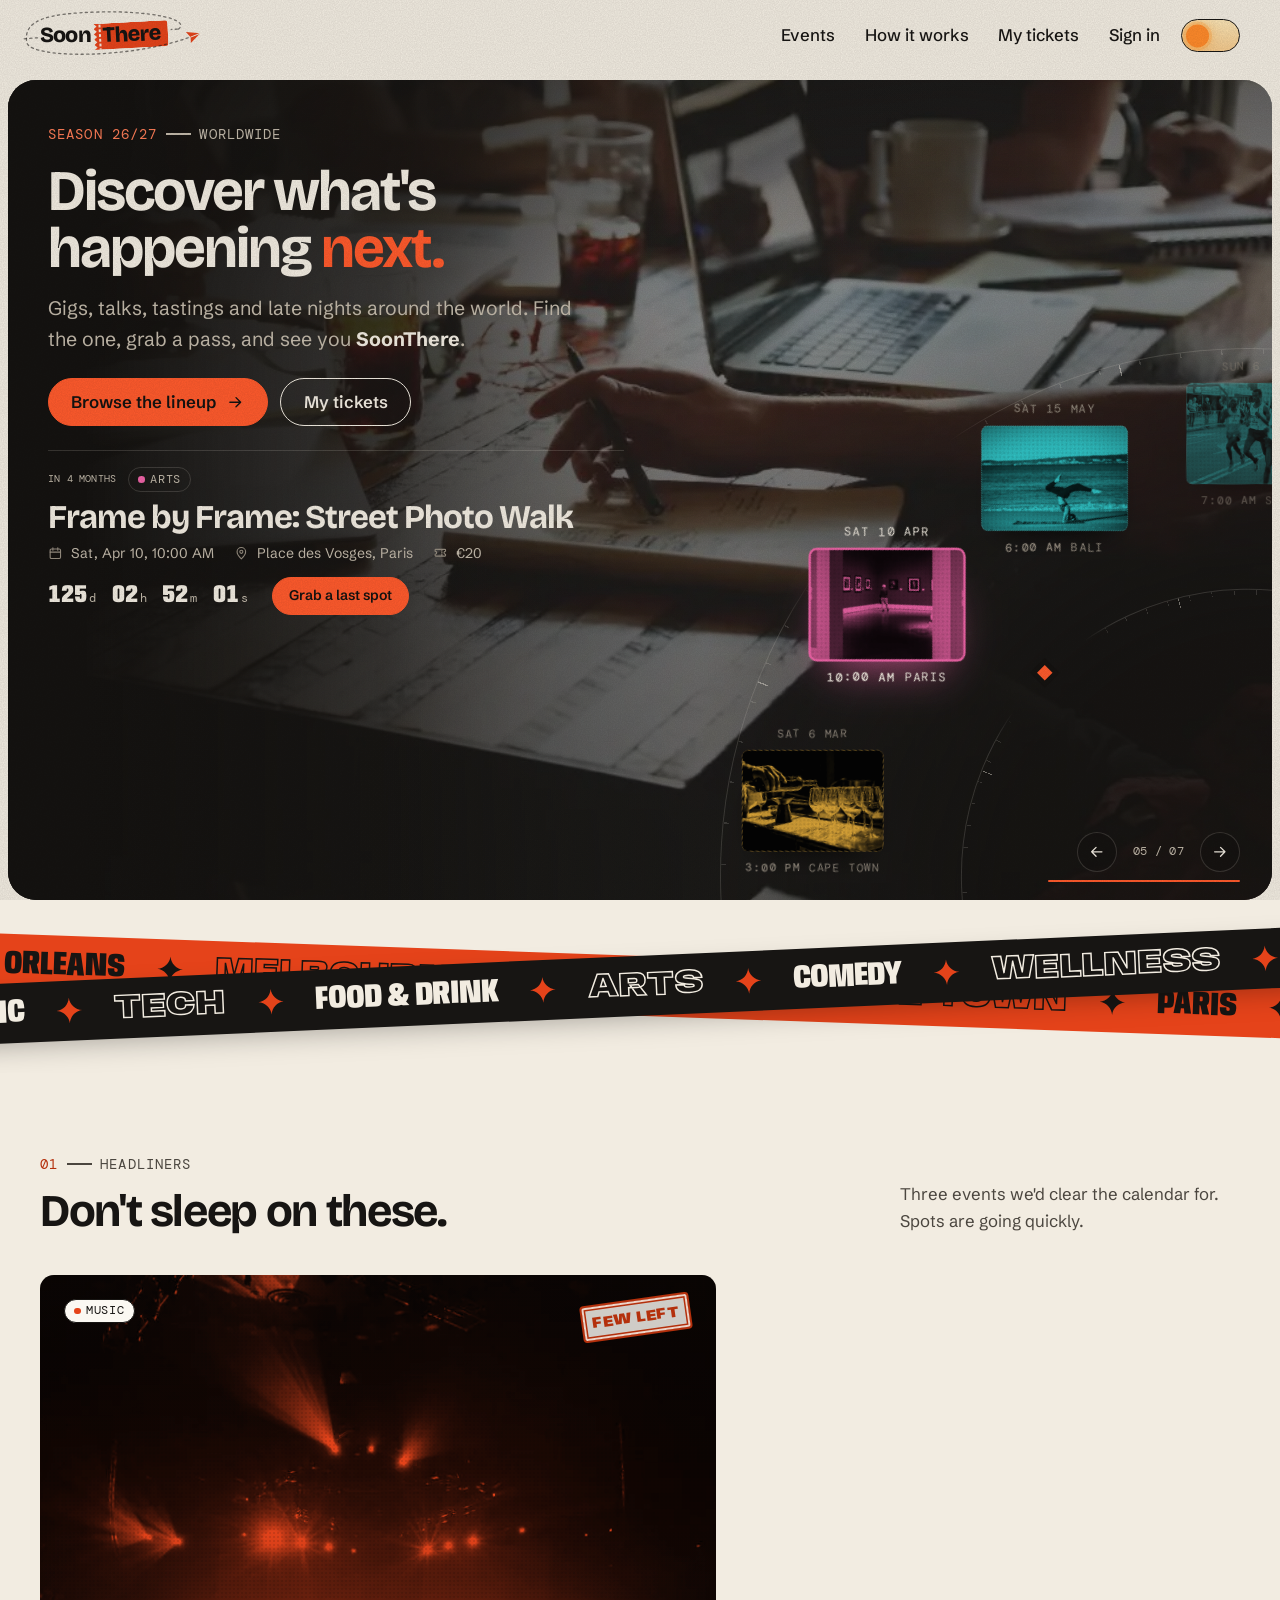
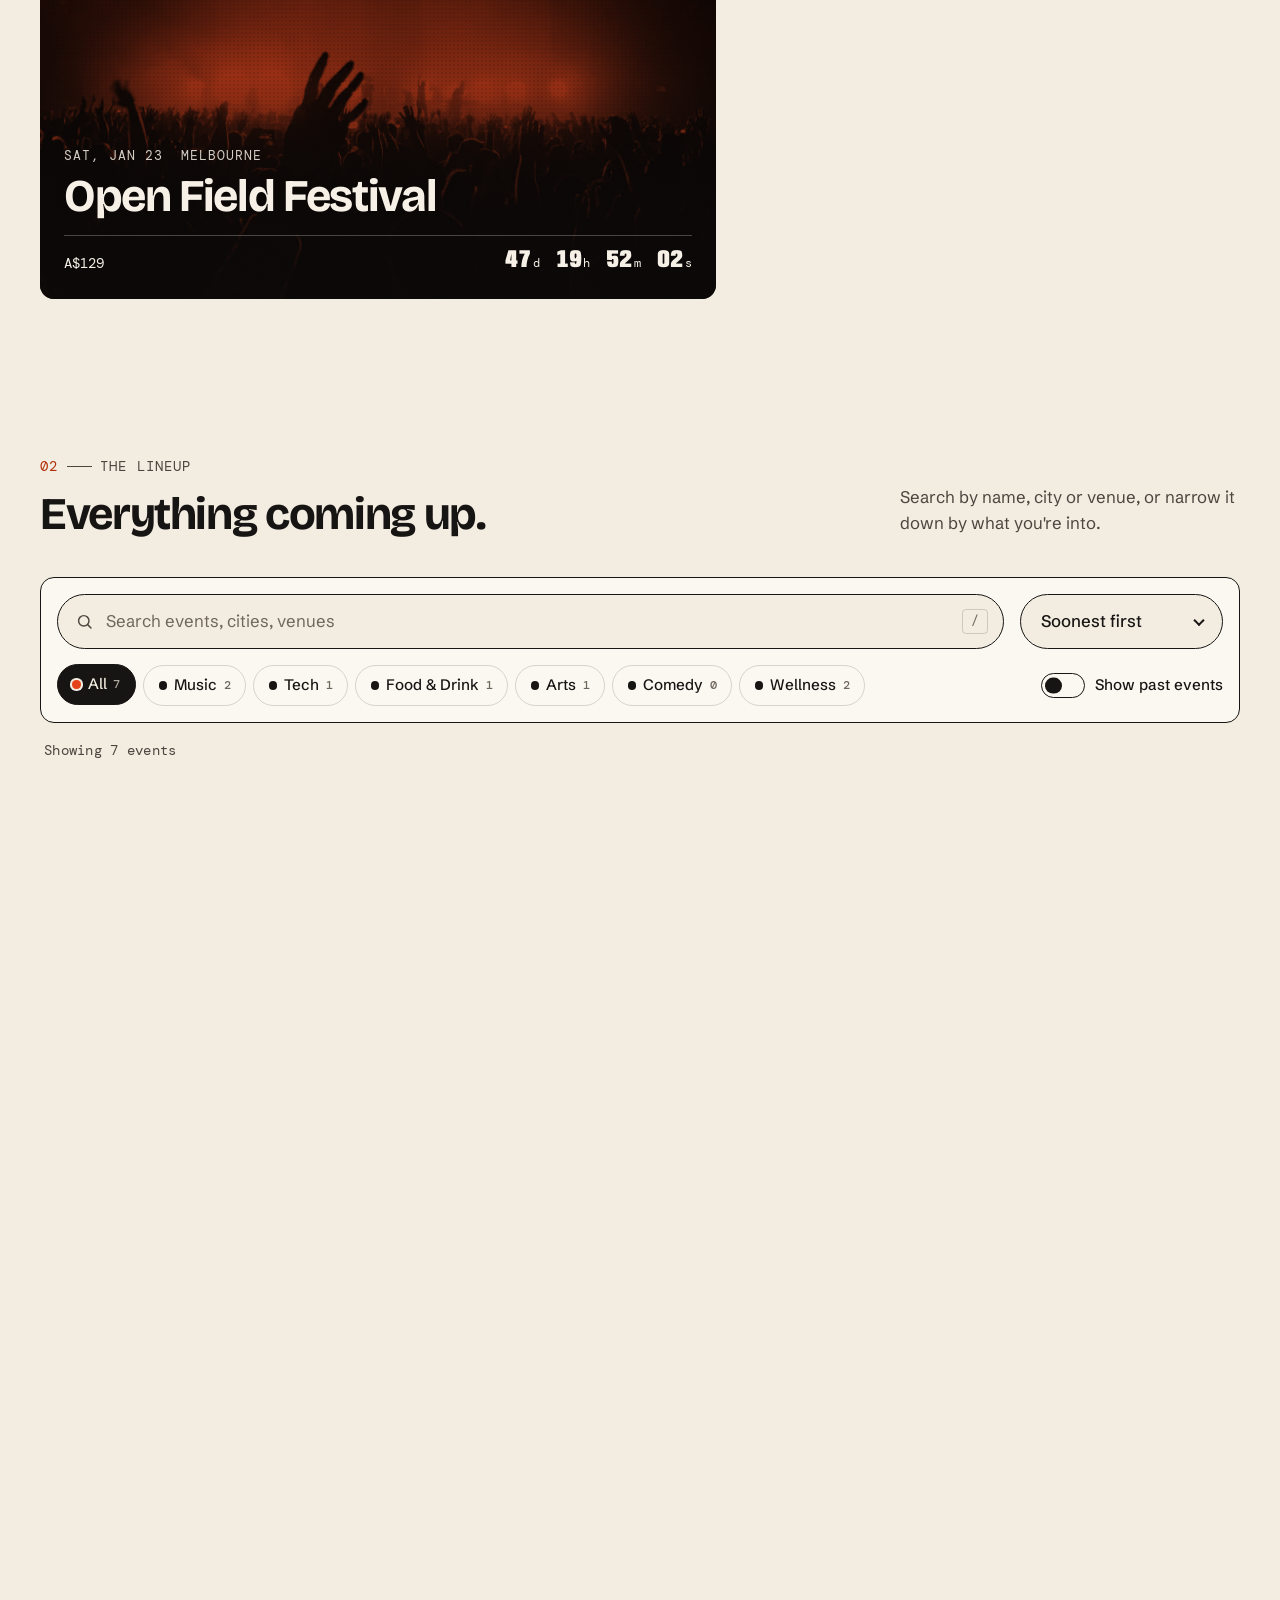
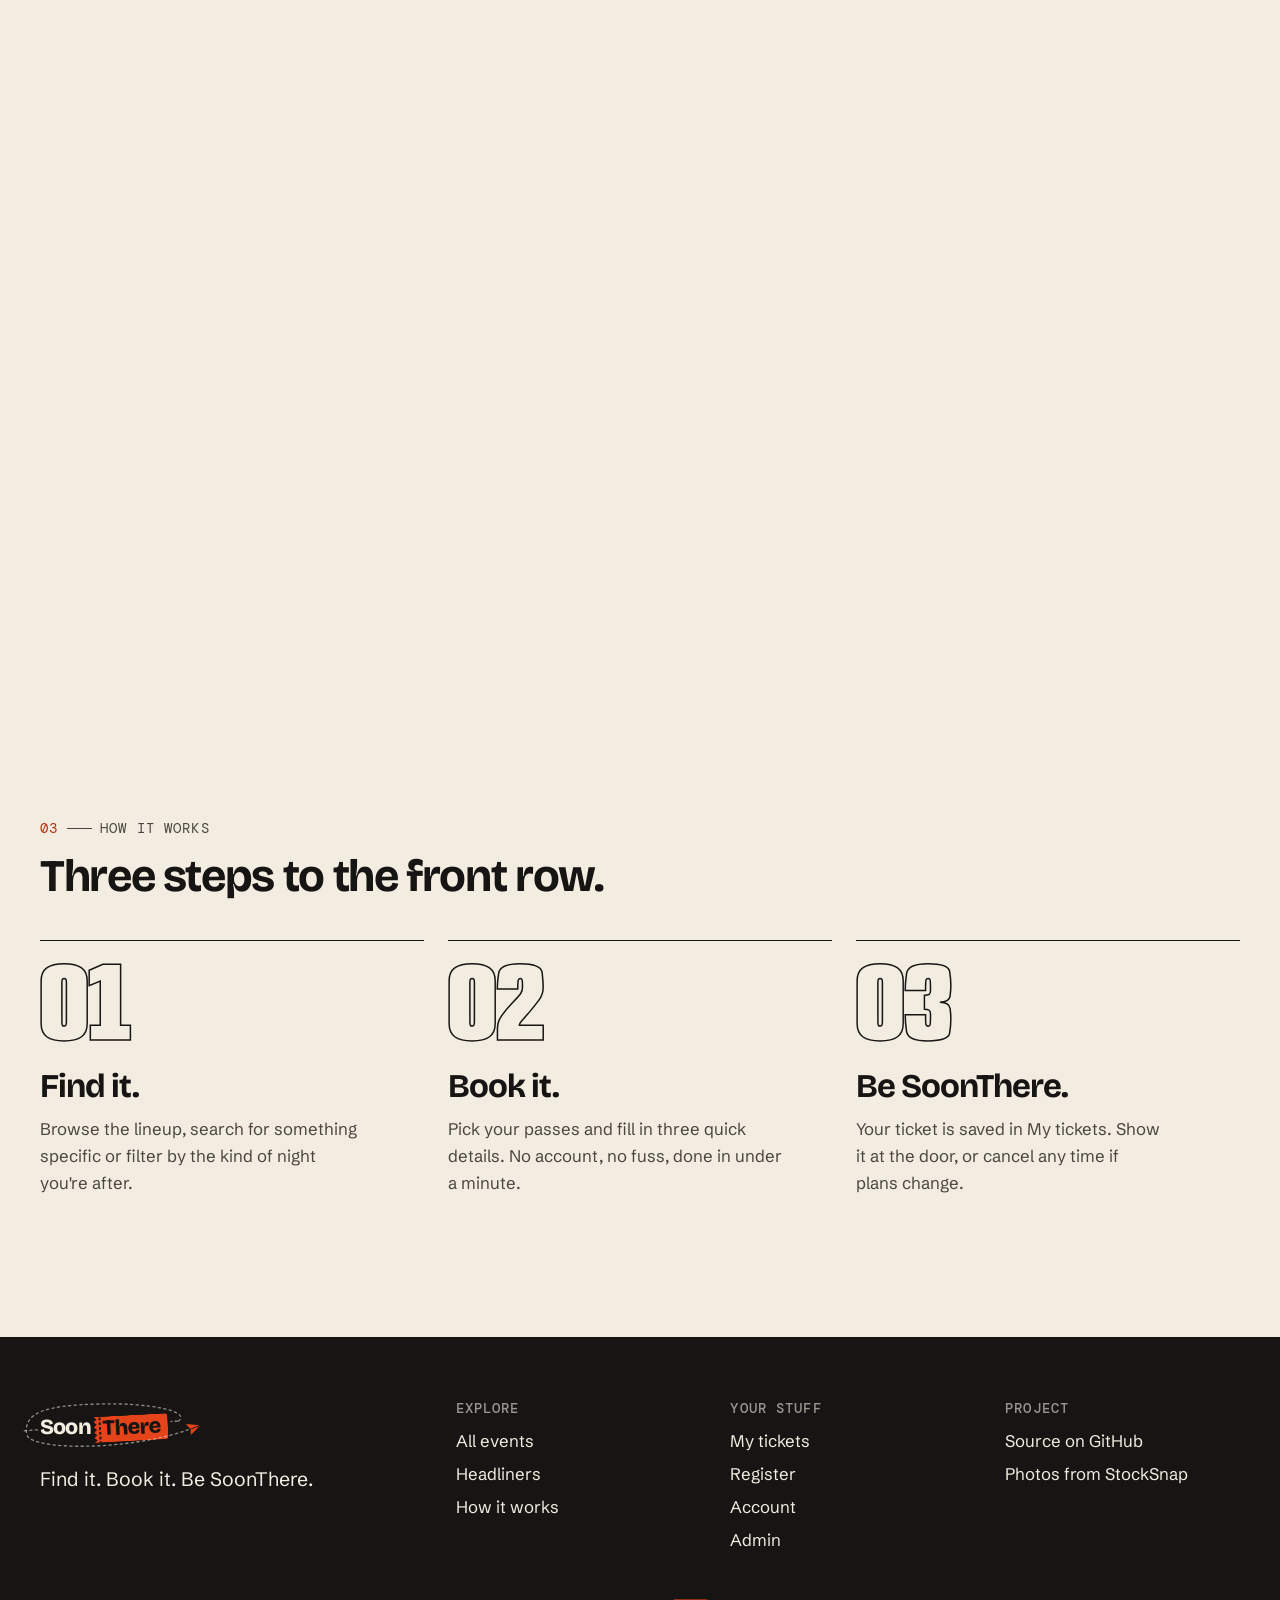
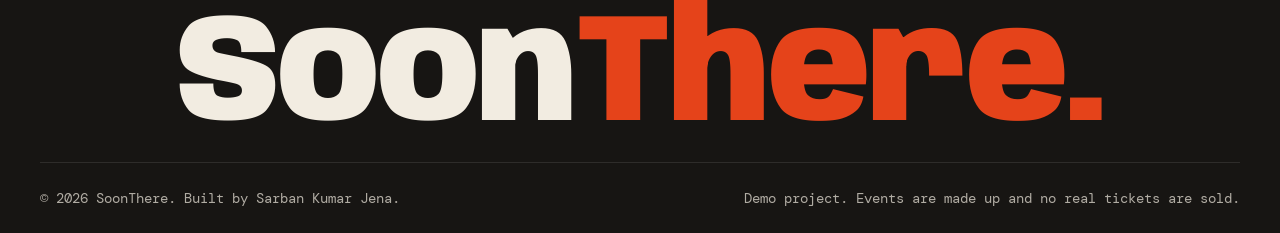
==== index.html @ 33856083 "logo trail now loops round the name and the plane flies it" ====
<!doctype html>
<html lang="en">
<head>
  <meta charset="utf-8">
  <meta name="viewport" content="width=device-width, initial-scale=1">
  <title>SoonThere | Discover what's happening next</title>
  <meta name="description" content="Find gigs, talks, tastings and late nights in cities around the world. Browse the lineup, grab a pass and see you SoonThere.">
  <meta name="theme-color" content="#f2ece1">
  <meta property="og:type" content="website">
  <meta property="og:title" content="SoonThere | Discover what's happening next">
  <meta property="og:description" content="Find it. Book it. Be SoonThere.">
  <meta property="og:url" content="https://soonthere.vercel.app/">
  <meta property="og:image" content="https://soonthere.vercel.app/assets/images/og-cover.jpg">
  <link rel="canonical" href="https://soonthere.vercel.app/">
  <meta name="twitter:card" content="summary_large_image">
  <link rel="icon" href="assets/favicon.svg" type="image/svg+xml">
  <link rel="preconnect" href="https://fonts.googleapis.com">
  <link rel="preconnect" href="https://fonts.gstatic.com" crossorigin>
  <link rel="stylesheet" href="https://fonts.googleapis.com/css2?family=Anybody:wdth,wght@50..150,500..900&family=Bricolage+Grotesque:opsz,wght@12..96,400..800&family=DM+Mono:wght@400;500&family=Schibsted+Grotesk:wght@400..700&display=swap">
  <script>
    (function () {
      var t;
      try { t = JSON.parse(localStorage.getItem("soonthere:theme")); } catch (e) {}
      document.documentElement.dataset.theme = t || (matchMedia("(prefers-color-scheme: dark)").matches ? "dark" : "light");
    })();
  </script>
  <link rel="stylesheet" href="css/base.css">
  <link rel="stylesheet" href="css/layout.css">
  <link rel="stylesheet" href="css/components.css">
  <link rel="stylesheet" href="css/pages.css">
  <script type="module" src="js/pages/home.js"></script>
</head>
<body class="page-home">
  <a class="skip-link" href="#main">Skip to content</a>

  <header class="site-header">
    <div class="container">
      <a class="logo" href="index.html" aria-label="SoonThere home"><span class="logo__word" aria-hidden="true">Soon<span class="logo__ticket">There</span></span><svg class="logo__trail" aria-hidden="true"></svg><svg class="logo__plane" viewBox="0 0 20 20" aria-hidden="true"><path class="logo__wing" d="M1 7.5 19 1 13 18 9.5 11Z"/><path class="logo__fold" d="M9.5 11 19 1"/></svg></a>
      <nav class="nav" aria-label="Main">
        <div class="nav-links" id="nav-links">
          <a href="index.html#lineup">Events</a>
          <a href="index.html#how">How it works</a>
          <a href="tickets.html">My tickets <span class="ticket-count"></span></a>
          <a href="admin.html" data-admin-link hidden>Admin</a>
          <a href="account.html" class="nav-account" data-account-link>Sign in</a>
        </div>
        <button class="theme-toggle" type="button" aria-label="Switch to dark mode" aria-pressed="false">
          <span class="theme-toggle__track" aria-hidden="true"><span class="theme-toggle__knob"></span></span>
        </button>
        <button class="icon-btn menu-toggle" type="button" aria-label="Open menu" aria-expanded="false" aria-controls="nav-links">
          <svg viewBox="0 0 24 24" fill="none" stroke="currentColor" stroke-width="1.8" stroke-linecap="round" aria-hidden="true">
            <path class="bar bar-1" d="M4 8h16"/><path class="bar bar-2" d="M4 16h16"/>
          </svg>
        </button>
      </nav>
    </div>
  </header>

  <main id="main">
    <section class="hero" aria-labelledby="hero-title">
      <div class="stage" id="stage">
        <div class="stage__backdrop" id="stage-backdrop" aria-hidden="true">
          <img alt="" class="is-on">
          <img alt="">
        </div>

        <div class="container stage__top">
          <div class="hero__copy">
            <p class="eyebrow"><span>Season 26/27</span><span>Worldwide</span></p>
            <h1 class="hero__title" id="hero-title">
              <span class="visually-hidden">Discover what's happening next.</span>
              <span class="hero__line" aria-hidden="true"><span>Discover what's</span></span>
              <span class="hero__line" aria-hidden="true"><span>happening <em>next.</em></span></span>
            </h1>
            <p class="hero__lede">Gigs, talks, tastings and late nights around the world. Find the one, grab a pass, and see you <strong>SoonThere</strong>.</p>
            <div class="hero__actions">
              <a class="btn btn-accent" href="#lineup" data-magnetic>Browse the lineup <svg class="arrow" viewBox="0 0 24 24" fill="none" stroke="currentColor" stroke-width="1.8" stroke-linecap="round" stroke-linejoin="round" aria-hidden="true"><path d="M5 12h14M13 6l6 6-6 6"/></svg></a>
              <a class="btn btn-ghost" href="tickets.html">My tickets</a>
            </div>
          </div>

          <div class="spotlight" id="spotlight"></div>
        </div>

        <div class="dial" id="dial" role="group" aria-roledescription="carousel" aria-label="Upcoming events, in date order">
          <div class="dial__rings" aria-hidden="true">
            <div class="dial__ring dial__ring--outer"></div>
            <div class="dial__ring dial__ring--inner"></div>
          </div>
          <span class="dial__needle" aria-hidden="true"></span>
          <ol class="dial__track" id="dial-track"></ol>
          <div class="dial__controls">
            <button class="dial__btn" type="button" data-step="-1" aria-label="Previous event"><svg viewBox="0 0 24 24" fill="none" stroke="currentColor" stroke-width="1.8" stroke-linecap="round" stroke-linejoin="round" aria-hidden="true"><path d="M19 12H5M11 6l-6 6 6 6"/></svg></button>
            <p class="dial__count mono" id="dial-count"></p>
            <button class="dial__btn" type="button" data-step="1" aria-label="Next event"><svg viewBox="0 0 24 24" fill="none" stroke="currentColor" stroke-width="1.8" stroke-linecap="round" stroke-linejoin="round" aria-hidden="true"><path d="M5 12h14M13 6l6 6-6 6"/></svg></button>
          </div>
          <span class="dial__progress" id="dial-progress" aria-hidden="true"></span>
        </div>
      </div>
    </section>

    <div class="tapes" aria-hidden="true">
      <div class="marquee tape tape--accent" data-direction="reverse"></div>
      <div class="marquee tape tape--ink"></div>
    </div>

    <section class="section" id="featured" aria-labelledby="featured-title">
      <div class="container">
        <div class="section-head" data-reveal>
          <div>
            <p class="eyebrow"><span>01</span><span>Headliners</span></p>
            <h2 id="featured-title">Don't sleep on these.</h2>
          </div>
          <p>Three events we'd clear the calendar for. Spots are going quickly.</p>
        </div>
        <div class="featured-grid" id="featured-list"></div>
      </div>
    </section>

    <section class="section lineup" id="lineup" aria-labelledby="lineup-title">
      <div class="container">
        <div class="section-head" data-reveal>
          <div>
            <p class="eyebrow"><span>02</span><span>The lineup</span></p>
            <h2 id="lineup-title">Everything coming up.</h2>
          </div>
          <p>Search by name, city or venue, or narrow it down by what you're into.</p>
        </div>

        <form class="filters" id="filters" role="search" data-reveal>
          <div class="filters__row">
            <div class="search-field">
              <label class="visually-hidden" for="search">Search events</label>
              <svg viewBox="0 0 24 24" fill="none" stroke="currentColor" stroke-width="1.8" stroke-linecap="round" aria-hidden="true"><circle cx="11" cy="11" r="6.5"/><path d="m20 20-4.2-4.2"/></svg>
              <input type="search" id="search" name="q" placeholder="Search events, cities, venues" autocomplete="off" enterkeyhint="search">
              <kbd aria-hidden="true">/</kbd>
            </div>
            <div class="select-field">
              <label class="visually-hidden" for="sort">Sort by</label>
              <select id="sort" name="sort">
                <option value="soonest">Soonest first</option>
                <option value="popular">Most popular</option>
                <option value="price-asc">Price: low to high</option>
                <option value="price-desc">Price: high to low</option>
              </select>
            </div>
          </div>
          <div class="filters__row">
            <fieldset class="chip-group" id="category-filter">
              <legend class="visually-hidden">Category</legend>
            </fieldset>
            <label class="switch">
              <input type="checkbox" id="show-past" name="past">
              <span class="switch__track" aria-hidden="true"></span>
              Show past events
            </label>
          </div>
        </form>

        <p class="results-meta mono" id="results-meta" aria-live="polite"></p>
        <div class="card-grid" id="event-grid"></div>
      </div>
    </section>

    <section class="section how" id="how" aria-labelledby="how-title">
      <div class="container">
        <div class="section-head" data-reveal>
          <div>
            <p class="eyebrow"><span>03</span><span>How it works</span></p>
            <h2 id="how-title">Three steps to the front row.</h2>
          </div>
        </div>
        <ol class="steps" role="list">
          <li class="step" data-reveal>
            <span class="step__num" aria-hidden="true">01</span>
            <h3>Find it.</h3>
            <p>Browse the lineup, search for something specific or filter by the kind of night you're after.</p>
          </li>
          <li class="step" data-reveal style="--delay: 0.1s">
            <span class="step__num" aria-hidden="true">02</span>
            <h3>Book it.</h3>
            <p>Pick your passes and fill in three quick details. No account, no fuss, done in under a minute.</p>
          </li>
          <li class="step" data-reveal style="--delay: 0.2s">
            <span class="step__num" aria-hidden="true">03</span>
            <h3>Be SoonThere.</h3>
            <p>Your ticket is saved in My tickets. Show it at the door, or cancel any time if plans change.</p>
          </li>
        </ol>
      </div>
    </section>
  </main>

  <footer class="site-footer" data-stretch-area>
    <div class="container">
      <div class="footer-grid">
        <div>
          <a class="logo" href="index.html" aria-label="SoonThere home"><span class="logo__word" aria-hidden="true">Soon<span class="logo__ticket">There</span></span><svg class="logo__trail" aria-hidden="true"></svg><svg class="logo__plane" viewBox="0 0 20 20" aria-hidden="true"><path class="logo__wing" d="M1 7.5 19 1 13 18 9.5 11Z"/><path class="logo__fold" d="M9.5 11 19 1"/></svg></a>
          <p class="footer-tagline">Find it. Book it. Be SoonThere.</p>
        </div>
        <div>
          <h3>Explore</h3>
          <ul role="list">
            <li><a href="index.html#lineup">All events</a></li>
            <li><a href="index.html#featured">Headliners</a></li>
            <li><a href="index.html#how">How it works</a></li>
          </ul>
        </div>
        <div>
          <h3>Your stuff</h3>
          <ul role="list">
            <li><a href="tickets.html">My tickets</a></li>
            <li><a href="register.html">Register</a></li>
            <li><a href="account.html">Account</a></li>
            <li><a href="admin.html">Admin</a></li>
          </ul>
        </div>
        <div>
          <h3>Project</h3>
          <ul role="list">
            <li><a href="https://github.com/sarbankumarjena/soonthere">Source on GitHub</a></li>
            <li><a href="https://stocksnap.io">Photos from StockSnap</a></li>
          </ul>
        </div>
      </div>
      <p class="footer-big" data-stretch data-accent-from="4" data-min="55" data-max="150">SoonThere.</p>
      <div class="footer-bottom">
        <span>© <span data-year>2026</span> SoonThere. Built by Sarban Kumar Jena.</span>
        <span>Demo project. Events are made up and no real tickets are sold.</span>
      </div>
    </div>
  </footer>
</body>
</html>
---- css/base.css ----
:root {
  --paper: #f2ece1;
  --paper-2: #e8e0d0;
  --card: #fbf8f2;
  --ink: #171513;
  --ink-2: #4b463f;
  --ink-3: #6e675d;
  --line: rgb(23 21 19 / 0.16);
  --line-strong: #171513;
  --accent: #e5431a;
  --accent-text: #b4300c;
  --on-accent: #171513;
  --success: #1f7a4d;
  --danger: #b42318;
  --grain-opacity: 0.09;
  --grain-blend: multiply;

  --cat-music: #e5431a;
  --cat-tech: #2f49d1;
  --cat-food: #e3a019;
  --cat-arts: #d23f86;
  --cat-comedy: #1f8a5b;
  --cat-wellness: #0e8a8c;

  --font-display: "Bricolage Grotesque", system-ui, sans-serif;
  --font-poster: "Anybody", "Arial Narrow", sans-serif;
  --font-body: "Schibsted Grotesk", system-ui, sans-serif;
  --font-mono: "DM Mono", ui-monospace, monospace;

  --step--1: clamp(0.82rem, 0.8rem + 0.1vw, 0.875rem);
  --step-0: clamp(0.98rem, 0.95rem + 0.15vw, 1.05rem);
  --step-1: clamp(1.08rem, 1.02rem + 0.25vw, 1.22rem);
  --step-2: clamp(1.25rem, 1.15rem + 0.45vw, 1.55rem);
  --step-3: clamp(1.55rem, 1.35rem + 0.9vw, 2.1rem);
  --step-4: clamp(1.9rem, 1.55rem + 1.6vw, 2.9rem);
  --step-5: clamp(2.3rem, 1.75rem + 2.6vw, 3.9rem);

  --space-2xs: 0.25rem;
  --space-xs: 0.5rem;
  --space-s: 0.75rem;
  --space-m: 1rem;
  --space-l: 1.5rem;
  --space-xl: 2.5rem;
  --space-2xl: 4rem;
  --space-3xl: clamp(4.5rem, 3rem + 6vw, 8rem);

  --radius: 6px;
  --radius-l: 14px;
  --border: 1.5px solid var(--line-strong);
  --shadow-hard: 5px 5px 0 var(--ink);
  --ease-out: cubic-bezier(0.22, 1, 0.36, 1);
  --ease-spring: cubic-bezier(0.34, 1.56, 0.64, 1);
  --container: 1240px;
  --gutter: clamp(1rem, 0.5rem + 2.5vw, 2.5rem);
  --header-h: 72px;

  color-scheme: light;
}

:root[data-theme="dark"] {
  --paper: #13110f;
  --paper-2: #0c0b0a;
  --card: #1c1916;
  --ink: #f1eadd;
  --ink-2: #c3baab;
  --ink-3: #978e81;
  --line: rgb(241 234 221 / 0.14);
  --line-strong: #f1eadd;
  --accent: #ff5a2c;
  --accent-text: #ff7d57;
  --on-accent: #13110f;
  --success: #4cc38a;
  --danger: #ff6b5e;
  --grain-opacity: 0.06;
  --grain-blend: screen;

  --cat-music: #ff5a2c;
  --cat-tech: #6d84ff;
  --cat-food: #f2b53a;
  --cat-arts: #f064a8;
  --cat-comedy: #3fbf83;
  --cat-wellness: #2fc2c4;

  color-scheme: dark;
}

*,
*::before,
*::after {
  box-sizing: border-box;
}

* {
  margin: 0;
}

html {
  -webkit-text-size-adjust: 100%;
  text-size-adjust: 100%;
  scroll-padding-top: calc(var(--header-h) + 1rem);
}

@media (prefers-reduced-motion: no-preference) {
  html {
    scroll-behavior: smooth;
  }
}

body {
  min-height: 100vh;
  min-height: 100dvh;
  display: flex;
  flex-direction: column;
  background: var(--paper);
  color: var(--ink);
  font-family: var(--font-body);
  font-size: var(--step-0);
  line-height: 1.6;
  -webkit-font-smoothing: antialiased;
  overflow-x: clip;
  transition: background-color 0.4s ease, color 0.4s ease;
}

/* paper grain over everything */
body::after {
  content: "";
  position: fixed;
  inset: 0;
  z-index: 1000;
  pointer-events: none;
  opacity: var(--grain-opacity);
  mix-blend-mode: var(--grain-blend);
  background-image: url("data:image/svg+xml,%3Csvg xmlns='http://www.w3.org/2000/svg' width='220' height='220'%3E%3Cfilter id='n'%3E%3CfeTurbulence type='fractalNoise' baseFrequency='0.85' numOctaves='3' stitchTiles='stitch'/%3E%3CfeColorMatrix values='0 0 0 0 0 0 0 0 0 0 0 0 0 0 0 0 0 0 1.4 0'/%3E%3C/filter%3E%3Crect width='100%25' height='100%25' filter='url(%23n)'/%3E%3C/svg%3E");
}

main {
  flex: 1;
}

img,
svg,
video {
  display: block;
  max-width: 100%;
}

img {
  height: auto;
}

input,
button,
textarea,
select {
  font: inherit;
  color: inherit;
}

button {
  cursor: pointer;
}

a {
  color: inherit;
  text-decoration-thickness: 1px;
  text-underline-offset: 0.2em;
}

h1,
h2,
h3,
h4 {
  font-family: var(--font-display);
  font-weight: 700;
  line-height: 1.02;
  letter-spacing: -0.03em;
  text-wrap: balance;
}

p {
  text-wrap: pretty;
}

ul[role="list"],
ol[role="list"] {
  list-style: none;
  padding: 0;
}

::selection {
  background: var(--accent);
  color: var(--on-accent);
}

:focus-visible {
  outline: 2.5px solid var(--accent);
  outline-offset: 3px;
  border-radius: 2px;
}

/* components set display on lots of things, so make sure hidden always wins */
[hidden] {
  display: none !important;
}

.visually-hidden {
  position: absolute !important;
  width: 1px;
  height: 1px;
  padding: 0;
  margin: -1px;
  overflow: hidden;
  clip: rect(0 0 0 0);
  white-space: nowrap;
  border: 0;
}

.skip-link {
  position: fixed;
  top: 0.75rem;
  left: 0.75rem;
  z-index: 1100;
  padding: 0.6rem 1rem;
  background: var(--ink);
  color: var(--paper);
  font-weight: 600;
  border-radius: var(--radius);
  transform: translateY(-160%);
  transition: transform 0.2s var(--ease-out);
}

.skip-link:focus {
  transform: none;
}

.mono {
  font-family: var(--font-mono);
  font-size: 0.86em;
  letter-spacing: 0.02em;
}

.eyebrow {
  display: inline-flex;
  align-items: center;
  gap: 0.6em;
  font-family: var(--font-mono);
  font-size: var(--step--1);
  text-transform: uppercase;
  letter-spacing: 0.08em;
  color: var(--ink-2);
}

.eyebrow::before {
  content: "";
  width: 1.8em;
  height: 1.5px;
  background: currentColor;
}

/* two-part eyebrows: the first part sits in front of the rule */
.eyebrow > :first-child:not(:only-child) {
  order: -1;
  color: var(--accent-text);
}

@media (prefers-reduced-motion: reduce) {
  *,
  *::before,
  *::after {
    animation-duration: 0.01ms !important;
    animation-iteration-count: 1 !important;
    transition-duration: 0.01ms !important;
    scroll-behavior: auto !important;
  }
}

.theme-switching::view-transition-old(root),
.theme-switching::view-transition-new(root) {
  animation: none;
  mix-blend-mode: normal;
}
---- css/layout.css ----
.container {
  width: min(100% - 2 * var(--gutter), var(--container));
  margin-inline: auto;
}

.section {
  padding-block: clamp(3rem, 2rem + 3.5vw, 5.5rem);
}

.section-head {
  display: flex;
  flex-wrap: wrap;
  align-items: end;
  justify-content: space-between;
  gap: var(--space-l);
  margin-bottom: var(--space-xl);
}

.section-head h2 {
  font-size: var(--step-4);
  margin-top: var(--space-s);
}

.section-head p {
  max-width: 34ch;
  color: var(--ink-2);
}

/* header */

.site-header {
  position: sticky;
  top: 0;
  z-index: 50;
  height: var(--header-h);
  border-bottom: 1px solid transparent;
  transition: border-color 0.3s ease;
}

/* the blur lives on a layer behind the header: backdrop-filter on the header itself
   would trap the fixed mobile menu inside the 72px bar */
.site-header::before {
  content: "";
  position: absolute;
  inset: 0;
  z-index: -1;
  background: color-mix(in srgb, var(--paper) 88%, transparent);
  backdrop-filter: blur(10px);
  -webkit-backdrop-filter: blur(10px);
  transition: background-color 0.4s ease;
}

body.menu-open .site-header::before {
  background: var(--paper);
}

.site-header.is-scrolled {
  border-bottom-color: var(--line);
}

.site-header .container {
  height: 100%;
  display: flex;
  align-items: center;
  justify-content: space-between;
  gap: var(--space-m);
}

.logo {
  position: relative;
  display: inline-flex;
  align-items: center;
  margin-left: -0.9em;
  padding: 0.62em 1.5em 0.62em 0.9em;
  font-family: var(--font-display);
  font-size: 1.35rem;
  font-weight: 800;
  line-height: 1;
  letter-spacing: -0.035em;
  text-decoration: none;
}

.logo__word {
  position: relative;
  z-index: 1;
  display: inline-flex;
  align-items: center;
}

/* "There" is printed on a ticket stub torn off along its left edge */
.logo__ticket {
  margin-left: 0.14em;
  padding: 0.1em 0.32em 0.12em 0.42em;
  background:
    radial-gradient(circle, var(--paper) 0 0.05em, transparent 0.06em) 0.24em 0 / 0.1em 0.22em repeat-y,
    var(--accent);
  color: #171513;
  border-radius: 0 0.16em 0.16em 0;
  clip-path: polygon(100% 0, 100% 100%, 0 100%, 0.14em 90%, 0 80%, 0.14em 70%, 0 60%, 0.14em 50%, 0 40%, 0.14em 30%, 0 20%, 0.14em 10%, 0 0);
  rotate: -3deg;
  transition: rotate 0.4s var(--ease-spring);
}

.logo:hover .logo__ticket {
  rotate: 2deg;
}

/* the flight path: slips behind the name, loops over the top, sweeps out underneath */
.logo__trail {
  position: absolute;
  inset: 0;
  z-index: 2;
  width: 100%;
  height: 100%;
  overflow: visible;
  pointer-events: none;
}

.logo__trail path {
  fill: none;
  stroke: currentColor;
  stroke-width: 1.3;
  stroke-dasharray: 2.2 3.4;
  stroke-linecap: round;
  opacity: 0.55;
}

.logo__trail .logo__reveal {
  stroke: #fff;
  stroke-width: 8;
  stroke-dasharray: none;
  opacity: 1;
}

.logo__plane {
  position: absolute;
  top: 0;
  left: 0;
  z-index: 3;
  width: 0.7em;
  height: 0.7em;
  overflow: visible;
  offset-path: var(--flight, none);
  offset-distance: 100%;
  offset-rotate: auto 45deg;
  opacity: 0;
  pointer-events: none;
}

.logo.is-ready .logo__plane {
  opacity: 1;
}

.logo__wing {
  fill: var(--accent);
}

.logo__fold {
  fill: none;
  stroke: var(--paper);
  stroke-width: 1.2;
  stroke-linejoin: round;
}

.site-footer .logo__fold,
.site-footer .logo__ticket {
  --paper: var(--ink);
}

.nav {
  display: flex;
  align-items: center;
  gap: var(--space-xs);
}

.nav-links {
  display: flex;
  align-items: center;
  gap: var(--space-2xs);
}

.nav-links a {
  position: relative;
  display: inline-flex;
  align-items: center;
  gap: 0.45em;
  padding: 0.5rem 0.8rem;
  font-weight: 500;
  text-decoration: none;
  border-radius: 999px;
  transition: background-color 0.2s ease;
}

.nav-links a:hover {
  background: var(--paper-2);
}

.nav-links a[aria-current="page"]::after {
  content: "";
  position: absolute;
  left: 0.8rem;
  right: 0.8rem;
  bottom: 0.25rem;
  height: 2px;
  background: var(--accent);
}

.nav-account {
  gap: 0.5rem;
}

.nav-account .avatar {
  width: 1.65rem;
  height: 1.65rem;
  display: inline-grid;
  place-items: center;
  border-radius: 50%;
  background: var(--ink);
  color: var(--paper);
  font-family: var(--font-display);
  font-size: 0.78rem;
  font-weight: 700;
}

.ticket-count {
  min-width: 1.45rem;
  height: 1.45rem;
  padding-inline: 0.35rem;
  display: inline-grid;
  place-items: center;
  font-family: var(--font-mono);
  font-size: 0.75rem;
  background: var(--accent);
  color: var(--on-accent);
  border-radius: 999px;
}

.ticket-count:empty,
.ticket-count[data-count="0"] {
  display: none;
}

.ticket-count.bump {
  animation: bump 0.5s var(--ease-spring);
}

@keyframes bump {
  40% {
    transform: scale(1.35);
  }
}

.icon-btn {
  width: 2.75rem;
  height: 2.75rem;
  display: inline-grid;
  place-items: center;
  border: var(--border);
  border-radius: 50%;
  background: transparent;
  transition: background-color 0.2s ease, transform 0.2s ease;
}

.icon-btn:hover {
  background: var(--paper-2);
}

.icon-btn:active {
  transform: scale(0.94);
}

.icon-btn svg {
  width: 1.2rem;
  height: 1.2rem;
}

/* day/night switch: the sun slides over and turns into a moon, stars come out */
.theme-toggle {
  flex: none;
  padding: 0;
  border: 0;
  border-radius: 999px;
  background: none;
  cursor: pointer;
}

.theme-toggle__track {
  position: relative;
  display: block;
  width: 3.7rem;
  height: 2.1rem;
  overflow: hidden;
  border: var(--border);
  border-radius: 999px;
  background: linear-gradient(180deg, #f9e3b4, #f4c98c);
  transition: background-color 0.5s ease;
}

/* stars, only visible at night */
.theme-toggle__track::before {
  content: "";
  position: absolute;
  inset: 0;
  background:
    radial-gradient(circle at 22% 30%, #fff 0 1px, transparent 1.6px),
    radial-gradient(circle at 40% 68%, #fff 0 0.8px, transparent 1.4px),
    radial-gradient(circle at 14% 72%, #fff 0 0.7px, transparent 1.3px),
    radial-gradient(circle at 34% 20%, #fff 0 0.6px, transparent 1.2px),
    linear-gradient(180deg, #1c2238, #2b3358);
  opacity: 0;
  transition: opacity 0.5s ease;
}

.theme-toggle__knob {
  position: absolute;
  top: 50%;
  left: 0.25rem;
  width: 1.45rem;
  height: 1.45rem;
  border-radius: 50%;
  background: #ff8a2a;
  box-shadow: 0 0 0 3px rgb(255 160 60 / 0.35), 0 0 12px 2px rgb(255 150 40 / 0.45);
  translate: 0 -50%;
  transition: translate 0.55s var(--ease-spring), background-color 0.4s ease, box-shadow 0.4s ease;
}

/* craters on the moon */
.theme-toggle__knob::before,
.theme-toggle__knob::after {
  content: "";
  position: absolute;
  border-radius: 50%;
  background: #d9c690;
  opacity: 0;
  transition: opacity 0.4s ease;
}

.theme-toggle__knob::before {
  top: 0.3rem;
  left: 0.35rem;
  width: 0.38rem;
  height: 0.38rem;
}

.theme-toggle__knob::after {
  bottom: 0.3rem;
  right: 0.32rem;
  width: 0.26rem;
  height: 0.26rem;
}

.theme-toggle:hover .theme-toggle__knob {
  translate: 0.12rem -50%;
}

[data-theme="dark"] .theme-toggle__track::before {
  opacity: 1;
}

[data-theme="dark"] .theme-toggle__knob {
  background: #f4e8c6;
  box-shadow: 0 0 10px 1px rgb(244 232 198 / 0.35);
  translate: 1.6rem -50%;
}

[data-theme="dark"] .theme-toggle:hover .theme-toggle__knob {
  translate: 1.48rem -50%;
}

[data-theme="dark"] .theme-toggle__knob::before,
[data-theme="dark"] .theme-toggle__knob::after {
  opacity: 1;
}

.theme-toggle:focus-visible {
  outline-offset: 4px;
}

.menu-toggle {
  display: none;
}

.menu-toggle .bar {
  transition: transform 0.35s var(--ease-out), opacity 0.2s ease;
  transform-origin: center;
}

.menu-toggle[aria-expanded="true"] .bar-1 {
  transform: translateY(4px) rotate(45deg);
}

.menu-toggle[aria-expanded="true"] .bar-2 {
  transform: translateY(-4px) rotate(-45deg);
}

@media (max-width: 760px) {
  .menu-toggle {
    display: inline-grid;
  }

  .nav-links {
    position: fixed;
    inset: var(--header-h) 0 0 0;
    flex-direction: column;
    align-items: stretch;
    gap: 0;
    padding: var(--space-xl) var(--gutter);
    background: var(--paper);
    visibility: hidden;
    clip-path: inset(0 0 100% 0);
    transition: clip-path 0.5s var(--ease-out), visibility 0s 0.5s;
  }

  .nav-links.is-open {
    visibility: visible;
    clip-path: inset(0 0 0 0);
    transition: clip-path 0.5s var(--ease-out);
  }

  .nav-links a {
    justify-content: space-between;
    padding: var(--space-m) 0;
    font-family: var(--font-display);
    font-size: var(--step-4);
    font-weight: 800;
    border-radius: 0;
    border-bottom: 1px solid var(--line);
    opacity: 0;
    transform: translateY(1.5rem);
    transition: opacity 0.4s ease, transform 0.5s var(--ease-out);
  }

  .nav-links a:hover {
    background: none;
  }

  .nav-links.is-open a {
    opacity: 1;
    transform: none;
  }

  .nav-links.is-open a:nth-child(2) {
    transition-delay: 0.06s;
  }

  .nav-links.is-open a:nth-child(3) {
    transition-delay: 0.12s;
  }

  .nav-links.is-open a:nth-child(4) {
    transition-delay: 0.18s;
  }

  .nav-links.is-open a:nth-child(5) {
    transition-delay: 0.24s;
  }

  .nav-links a[aria-current="page"]::after {
    display: none;
  }

  .nav-links a[aria-current="page"] {
    color: var(--accent-text);
  }

  .nav-links .ticket-count {
    font-size: 1rem;
    min-width: 2rem;
    height: 2rem;
  }
}

body.menu-open {
  overflow: hidden;
}

/* footer */

.site-footer {
  margin-top: var(--space-2xl);
  padding-top: var(--space-2xl);
  background: var(--ink);
  color: var(--paper);
  overflow: hidden;
}

.site-footer a {
  text-decoration: none;
}

.site-footer a:hover {
  text-decoration: underline;
}

.footer-grid {
  display: grid;
  grid-template-columns: 1.6fr repeat(3, 1fr);
  gap: var(--space-xl);
}

.footer-grid h3 {
  margin-bottom: var(--space-s);
  font-family: var(--font-mono);
  font-size: var(--step--1);
  font-weight: 500;
  text-transform: uppercase;
  letter-spacing: 0.08em;
  opacity: 0.6;
}

.footer-grid ul {
  display: grid;
  gap: 0.4rem;
}

.footer-tagline {
  max-width: 28ch;
  margin-top: var(--space-s);
  font-size: var(--step-1);
  line-height: 1.35;
}

.footer-big {
  display: block;
  margin-top: var(--space-2xl);
  font-family: var(--font-poster);
  font-weight: 900;
  font-size: clamp(3rem, 12vw, 11.5rem);
  line-height: 0.78;
  letter-spacing: -0.02em;
  white-space: nowrap;
  text-align: center;
  user-select: none;
}

.footer-big {
  --base-w: 92;
}

.footer-big .is-accent {
  color: var(--accent);
}

.footer-bottom {
  display: flex;
  flex-wrap: wrap;
  justify-content: space-between;
  gap: var(--space-s);
  padding-block: var(--space-l);
  margin-top: var(--space-l);
  border-top: 1px solid rgb(255 255 255 / 0.14);
  font-family: var(--font-mono);
  font-size: var(--step--1);
  opacity: 0.7;
}

:root[data-theme="dark"] .footer-bottom {
  border-top-color: rgb(0 0 0 / 0.16);
}

@media (max-width: 860px) {
  .footer-grid {
    grid-template-columns: 1fr 1fr;
  }

  .footer-grid > :first-child {
    grid-column: 1 / -1;
  }
}

@media (max-width: 420px) {
  .footer-grid {
    grid-template-columns: 1fr;
  }
}
---- css/components.css ----
.word {
  display: inline-block;
  white-space: nowrap;
}

.letter {
  display: inline-block;
  font-variation-settings: "wdth" var(--w, var(--base-w, 75));
  transition: font-variation-settings 0.6s var(--ease-out), color 0.3s ease;
}

/* buttons */

.btn {
  --btn-bg: var(--ink);
  --btn-fg: var(--paper);
  position: relative;
  display: inline-flex;
  align-items: center;
  justify-content: center;
  gap: 0.6em;
  min-height: 3rem;
  padding: 0.75rem 1.4rem;
  font-weight: 600;
  line-height: 1.1;
  text-decoration: none;
  color: var(--btn-fg);
  background: var(--btn-bg);
  border: var(--border);
  border-color: var(--btn-bg);
  border-radius: 999px;
  overflow: hidden;
  isolation: isolate;
  transition: transform 0.25s var(--ease-out), translate 0.3s var(--ease-out), color 0.25s ease;
}

.btn::before {
  content: "";
  position: absolute;
  inset: 0;
  z-index: -1;
  background: var(--accent);
  border-radius: inherit;
  transform: translateY(101%);
  transition: transform 0.4s var(--ease-out);
}

.btn:hover::before {
  transform: none;
}

.btn:hover {
  color: var(--on-accent);
}

.btn:active {
  transform: scale(0.97);
}

.btn svg {
  width: 1.1em;
  height: 1.1em;
  flex-shrink: 0;
  transition: transform 0.3s var(--ease-out);
}

.btn:hover svg.arrow {
  transform: translateX(3px);
}

.btn-accent {
  --btn-bg: var(--accent);
  --btn-fg: var(--on-accent);
}

.btn-accent::before {
  background: var(--ink);
}

.btn-accent:hover {
  color: var(--paper);
}

.btn-ghost {
  --btn-bg: transparent;
  --btn-fg: var(--ink);
  border-color: var(--line-strong);
}

.btn-ghost::before {
  background: var(--ink);
}

.btn-ghost:hover {
  color: var(--paper);
}

.btn-small {
  min-height: 2.4rem;
  padding: 0.5rem 1rem;
  font-size: var(--step--1);
}

.btn-block {
  width: 100%;
}

.btn:disabled,
.btn[aria-disabled="true"] {
  opacity: 0.45;
  pointer-events: none;
}

.link-arrow {
  display: inline-flex;
  align-items: center;
  gap: 0.4em;
  font-weight: 600;
  text-decoration: none;
}

.link-arrow svg {
  width: 1em;
  height: 1em;
  transition: transform 0.3s var(--ease-out);
}

.link-arrow:hover svg {
  transform: translateX(4px);
}

/* chips */

.chip {
  --chip-color: var(--ink);
  display: inline-flex;
  align-items: center;
  gap: 0.45em;
  padding: 0.3em 0.75em;
  font-family: var(--font-mono);
  font-size: 0.75rem;
  text-transform: uppercase;
  letter-spacing: 0.06em;
  line-height: 1.3;
  background: var(--card);
  border: 1px solid var(--line-strong);
  border-radius: 999px;
  white-space: nowrap;
}

.chip::before {
  content: "";
  width: 0.55em;
  height: 0.55em;
  border-radius: 50%;
  background: var(--chip-color);
}

[data-category="music"] {
  --cat: var(--cat-music);
}

[data-category="tech"] {
  --cat: var(--cat-tech);
}

[data-category="food"] {
  --cat: var(--cat-food);
}

[data-category="arts"] {
  --cat: var(--cat-arts);
}

[data-category="comedy"] {
  --cat: var(--cat-comedy);
}

[data-category="wellness"] {
  --cat: var(--cat-wellness);
}

.chip[data-category] {
  --chip-color: var(--cat);
}

/* duotone print: greyscale photo tinted with the category colour, full colour on hover */

.print {
  --tint: var(--cat, var(--accent));
  position: relative;
  overflow: hidden;
  background: var(--tint);
  isolation: isolate;
}

.print img {
  width: 100%;
  height: 100%;
  object-fit: cover;
  filter: grayscale(1) contrast(1.15) brightness(1.08);
  mix-blend-mode: multiply;
  transition: filter 0.7s var(--ease-out), transform 0.9s var(--ease-out);
}

.print::after {
  content: "";
  position: absolute;
  inset: 0;
  pointer-events: none;
  background-image: radial-gradient(rgb(0 0 0 / 0.22) 0.8px, transparent 1.2px);
  background-size: 4px 4px;
  mix-blend-mode: multiply;
  opacity: 0.5;
  transition: opacity 0.6s ease;
}

.print.is-colour img,
.is-hovered .print img {
  filter: none;
  mix-blend-mode: normal;
}

.print.is-colour::after,
.is-hovered .print::after {
  opacity: 0;
}

@media (hover: none) {
  .print img {
    filter: saturate(1.05);
    mix-blend-mode: normal;
  }

  .print::after {
    opacity: 0.25;
  }
}

/* stamp */

.stamp {
  display: inline-block;
  padding: 0.3em 0.6em;
  font-family: var(--font-poster);
  font-weight: 900;
  font-size: 0.95rem;
  font-variation-settings: "wdth" 110;
  letter-spacing: 0.04em;
  text-transform: uppercase;
  color: var(--stamp, var(--accent));
  border: 2.5px solid currentColor;
  border-radius: 4px;
  background: color-mix(in srgb, var(--card) 82%, transparent);
  transform: rotate(-8deg);
  box-shadow: inset 0 0 0 2px color-mix(in srgb, var(--card) 82%, transparent), inset 0 0 0 3.5px currentColor;
}

.stamp--ended {
  --stamp: var(--ink-2);
}

.stamp--few {
  --stamp: var(--accent-text);
}

.stamp--sold {
  --stamp: var(--danger);
}

/* ticket card */

.card-grid {
  display: grid;
  grid-template-columns: repeat(auto-fill, minmax(min(100%, 330px), 1fr));
  gap: var(--space-xl) var(--space-l);
}

.ticket-card {
  --notch: 11px;
  --perf: calc(100cqw / 1.5);
  --ticket-mask:
    radial-gradient(circle var(--notch) at 0 var(--perf), #0000 98%, #000) left / 51% 100% no-repeat,
    radial-gradient(circle var(--notch) at 100% var(--perf), #0000 98%, #000) right / 51% 100% no-repeat;
  position: relative;
  container-type: inline-size;
  perspective: 900px;
}

.ticket-card__inner,
.ticket-card__shadow {
  -webkit-mask: var(--ticket-mask);
  mask: var(--ticket-mask);
}

.ticket-card__inner {
  position: relative;
  z-index: 1;
  height: 100%;
  display: flex;
  flex-direction: column;
  background: var(--card);
  border-radius: var(--radius-l);
  transform: rotateX(var(--rx, 0deg)) rotateY(var(--ry, 0deg));
  transition: transform 0.5s var(--ease-out), box-shadow 0.4s var(--ease-out), translate 0.4s var(--ease-out);
  box-shadow: 0 0 0 1px var(--line) inset;
}

.ticket-card.is-hovered .ticket-card__inner {
  translate: 0 -6px;
  box-shadow: 0 0 0 1.5px var(--line-strong) inset;
}

.ticket-card__shadow {
  position: absolute;
  inset: 0;
  border-radius: var(--radius-l);
  background: var(--cat, var(--ink));
  opacity: 0;
  transform: translate(0, 0);
  transition: opacity 0.3s ease, transform 0.4s var(--ease-out);
}

.ticket-card.is-hovered .ticket-card__shadow {
  opacity: 1;
  transform: translate(7px, 2px);
}

.ticket-card__media {
  position: relative;
  aspect-ratio: 3 / 2;
  border-radius: var(--radius-l) var(--radius-l) 0 0;
  overflow: hidden;
}

.ticket-card.is-hovered .print img {
  transform: scale(1.05);
}

.ticket-card__tags {
  position: absolute;
  top: var(--space-s);
  left: var(--space-s);
  right: var(--space-s);
  display: flex;
  justify-content: space-between;
  align-items: start;
  gap: var(--space-xs);
}

.ticket-card__stamp {
  position: absolute;
  right: var(--space-m);
  bottom: var(--space-m);
}

.ticket-card__price {
  font-family: var(--font-mono);
  font-size: 0.8rem;
  padding: 0.3em 0.7em;
  background: var(--ink);
  color: var(--paper);
  border-radius: 999px;
}

.ticket-card__body {
  flex: 1;
  display: grid;
  grid-template-columns: auto 1fr;
}

.ticket-card__date {
  display: grid;
  align-content: start;
  justify-items: center;
  gap: 0.2rem;
  padding: var(--space-l) var(--space-m);
  border-right: 2px dashed var(--line);
  text-align: center;
  min-width: 5.2rem;
}

.ticket-card__day {
  font-family: var(--font-display);
  font-weight: 900;
  font-size: 2.6rem;
  line-height: 0.85;
}

.ticket-card__month,
.ticket-card__weekday {
  font-family: var(--font-mono);
  font-size: 0.72rem;
  text-transform: uppercase;
  letter-spacing: 0.08em;
}

.ticket-card__weekday {
  color: var(--ink-3);
}

.ticket-card__info {
  display: flex;
  flex-direction: column;
  gap: var(--space-xs);
  padding: var(--space-l) var(--space-l) var(--space-l) var(--space-m);
  min-width: 0;
}

.ticket-card__title {
  font-size: var(--step-2);
}

.ticket-card__title a {
  text-decoration: none;
}

/* whole card clickable */
.ticket-card__title a::after {
  content: "";
  position: absolute;
  inset: 0;
  z-index: 2;
}

.ticket-card__venue {
  display: flex;
  align-items: center;
  gap: 0.35em;
  font-family: var(--font-mono);
  font-size: 0.8rem;
  color: var(--ink-2);
}

.ticket-card__venue svg {
  width: 0.95em;
  height: 0.95em;
  flex-shrink: 0;
}

.ticket-card__summary {
  font-size: 0.93rem;
  color: var(--ink-2);
  display: -webkit-box;
  -webkit-line-clamp: 2;
  -webkit-box-orient: vertical;
  overflow: hidden;
}

.ticket-card__foot {
  margin-top: auto;
  padding-top: var(--space-xs);
  display: flex;
  align-items: center;
  justify-content: space-between;
  gap: var(--space-xs);
  font-family: var(--font-mono);
  font-size: 0.78rem;
}

.ticket-card__when {
  display: inline-flex;
  align-items: center;
  gap: 0.45em;
}

.ticket-card__when::before {
  content: "";
  width: 0.5rem;
  height: 0.5rem;
  border-radius: 50%;
  background: var(--success);
  box-shadow: 0 0 0 0 var(--success);
  animation: pulse 2s infinite;
}

.ticket-card.is-past .ticket-card__when::before {
  background: var(--ink-3);
  animation: none;
}

.ticket-card__cta {
  display: inline-flex;
  align-items: center;
  gap: 0.3em;
  font-weight: 500;
}

.ticket-card__cta svg {
  width: 1em;
  height: 1em;
  transition: transform 0.3s var(--ease-out);
}

.ticket-card.is-hovered .ticket-card__cta svg {
  transform: translateX(4px);
}

.ticket-card.is-past .print {
  --tint: var(--ink-3);
}

@keyframes pulse {
  0% {
    box-shadow: 0 0 0 0 color-mix(in srgb, var(--success) 60%, transparent);
  }
  70%,
  100% {
    box-shadow: 0 0 0 7px transparent;
  }
}

/* marquee */

.marquee {
  --speed: 38s;
  position: relative;
  display: flex;
  overflow: hidden;
  user-select: none;
  background: var(--ink);
  color: var(--paper);
  padding-block: 0.85rem;
}

.marquee__track {
  flex-shrink: 0;
  display: flex;
  align-items: center;
  gap: 2rem;
  padding-right: 2rem;
  min-width: 100%;
  animation: marquee var(--speed) linear infinite;
}

.marquee[data-direction="reverse"] .marquee__track {
  animation-direction: reverse;
}

.marquee:hover .marquee__track {
  animation-play-state: paused;
}

.marquee__item {
  display: inline-flex;
  align-items: center;
  gap: 2rem;
  font-family: var(--font-poster);
  font-weight: 900;
  font-size: var(--step-3);
  line-height: 1;
  text-transform: uppercase;
  white-space: nowrap;
  font-variation-settings: "wdth" 72;
}

.marquee__item:nth-child(even) {
  color: transparent;
  -webkit-text-stroke: 1.5px var(--paper);
  font-variation-settings: "wdth" 120;
}

.marquee__star {
  width: 1.6rem;
  height: 1.6rem;
  color: var(--accent);
  animation: spin 8s linear infinite;
}

@keyframes marquee {
  to {
    transform: translateX(-100%);
  }
}

@keyframes spin {
  to {
    transform: rotate(360deg);
  }
}

/* scroll reveal */

.js [data-reveal] {
  opacity: 0;
  transform: translateY(28px);
  transition: opacity 0.8s ease, transform 0.9s var(--ease-out);
  transition-delay: var(--delay, 0s);
}

.js [data-reveal].is-visible {
  opacity: 1;
  transform: none;
}

/* empty / not found states */

.empty-state {
  display: grid;
  justify-items: center;
  gap: var(--space-m);
  padding: var(--space-2xl) var(--space-l);
  text-align: center;
  border: 2px dashed var(--line);
  border-radius: var(--radius-l);
}

.empty-state h3 {
  font-size: var(--step-3);
}

.empty-state p {
  max-width: 40ch;
  color: var(--ink-2);
}

/* toast */

.toast-region {
  position: fixed;
  left: 50%;
  bottom: 1.25rem;
  z-index: 200;
  display: grid;
  gap: 0.5rem;
  width: min(92vw, 420px);
  transform: translateX(-50%);
  pointer-events: none;
}

.toast {
  display: flex;
  align-items: center;
  gap: 0.75rem;
  padding: 0.85rem 1.1rem;
  background: var(--ink);
  color: var(--paper);
  border-radius: var(--radius);
  box-shadow: 0 12px 30px rgb(0 0 0 / 0.25);
  font-size: 0.95rem;
  pointer-events: auto;
  animation: toast-in 0.45s var(--ease-spring);
}

.toast::before {
  content: "";
  width: 0.6rem;
  height: 0.6rem;
  flex-shrink: 0;
  border-radius: 50%;
  background: var(--accent);
}

.toast.is-leaving {
  animation: toast-out 0.3s ease forwards;
}

@keyframes toast-in {
  from {
    opacity: 0;
    transform: translateY(16px) scale(0.96);
  }
}

@keyframes toast-out {
  to {
    opacity: 0;
    transform: translateY(10px);
  }
}

/* full countdown: labelled boxes */

.countdown:not(.countdown--compact) {
  display: grid;
  grid-template-columns: repeat(4, 1fr);
  gap: var(--space-xs);
}

.countdown__unit {
  display: grid;
  justify-items: center;
  gap: 0.2rem;
  padding: 0.7rem 0.25rem 0.55rem;
  background: var(--paper-2);
  border-radius: var(--radius);
}

.countdown__value {
  display: block;
  font-family: var(--font-poster);
  font-size: var(--step-3);
  font-weight: 900;
  line-height: 1;
  font-variation-settings: "wdth" 70;
  font-variant-numeric: tabular-nums;
}

.countdown__label {
  font-family: var(--font-mono);
  font-size: 0.68rem;
  text-transform: uppercase;
  letter-spacing: 0.08em;
  color: var(--ink-3);
}

/* form fields */

.field {
  display: grid;
  gap: 0.4rem;
}

.field label {
  display: flex;
  justify-content: space-between;
  gap: var(--space-s);
  font-weight: 600;
}

.field__optional {
  font-family: var(--font-mono);
  font-size: 0.75rem;
  font-weight: 400;
  color: var(--ink-3);
}

.field input,
.field textarea {
  width: 100%;
  min-height: 3.2rem;
  padding: 0.75rem 1rem;
  background: var(--card);
  border: 1.5px solid var(--line);
  border-radius: var(--radius);
  transition: border-color 0.2s ease, box-shadow 0.2s ease;
}

.field textarea {
  resize: vertical;
  min-height: 6rem;
  line-height: 1.5;
}

.field input::placeholder,
.field textarea::placeholder {
  color: var(--ink-3);
}

.field input:hover,
.field textarea:hover {
  border-color: var(--ink-3);
}

.field input:focus,
.field textarea:focus,
.field select:focus {
  outline: none;
  border-color: var(--ink);
  box-shadow: 0 0 0 4px color-mix(in srgb, var(--accent) 25%, transparent);
}

.field.has-error input,
.field.has-error select,
.field.has-error textarea {
  border-color: var(--danger);
}

.field.has-error input:focus,
.field.has-error select:focus {
  box-shadow: 0 0 0 4px color-mix(in srgb, var(--danger) 22%, transparent);
}

.field__hint {
  font-size: var(--step--1);
  color: var(--ink-3);
}

.field__count {
  justify-self: end;
  font-family: var(--font-mono);
  font-size: 0.75rem;
}

.field__error:empty {
  display: none;
}

.field__error,
.field__notice {
  display: flex;
  align-items: flex-start;
  gap: 0.45rem;
  font-size: var(--step--1);
  font-weight: 500;
  color: var(--danger);
  animation: nudge 0.35s var(--ease-out);
}

.field__error svg,
.field__notice svg {
  flex: none;
  width: 1rem;
  height: 1rem;
  margin-top: 0.2rem;
}

@keyframes nudge {
  from {
    opacity: 0;
    transform: translateY(-4px);
  }
}

.field__notice {
  padding: 0.65rem 0.8rem;
  border-radius: var(--radius);
  background: color-mix(in srgb, var(--cat-food) 18%, transparent);
  color: var(--ink);
  font-weight: 400;
}

.field__notice[hidden] {
  display: none;
}

.field .select-field--large select {
  min-height: 3.2rem;
  border: 1.5px solid var(--line);
  border-radius: var(--radius);
  background: var(--card);
}

.stepper {
  display: inline-flex;
  align-items: center;
  width: fit-content;
  border: 1.5px solid var(--line);
  border-radius: var(--radius);
  background: var(--card);
}

.stepper .stepper__btn {
  width: 3rem;
  height: 3rem;
  display: grid;
  place-items: center;
  border: 0;
  background: none;
  cursor: pointer;
  transition: background-color 0.2s ease;
}

.stepper__btn:hover {
  background: var(--paper-2);
}

.stepper__btn svg {
  width: 1.1rem;
  height: 1.1rem;
}

.field .stepper input {
  width: 3.5rem;
  min-height: 3rem;
  padding: 0;
  border: 0;
  border-inline: 1.5px solid var(--line);
  border-radius: 0;
  background: none;
  text-align: center;
  font-family: var(--font-display);
  font-size: 1.35rem;
  font-weight: 800;
  appearance: textfield;
  -moz-appearance: textfield;
}

.stepper input::-webkit-inner-spin-button,
.stepper input::-webkit-outer-spin-button {
  -webkit-appearance: none;
  margin: 0;
}

.field .stepper input:focus {
  box-shadow: inset 0 0 0 2px var(--accent);
}

/* custom checkbox */
.check {
  display: flex;
  align-items: flex-start;
  gap: 0.75rem;
  cursor: pointer;
}

.check input {
  position: absolute;
  opacity: 0;
  pointer-events: none;
}

.check__box {
  flex: none;
  width: 1.5rem;
  height: 1.5rem;
  display: grid;
  place-items: center;
  margin-top: 0.05rem;
  border: 1.5px solid var(--ink-3);
  border-radius: 5px;
  background: var(--card);
  transition: background-color 0.2s ease, border-color 0.2s ease;
}

.check__box svg {
  width: 1rem;
  height: 1rem;
  color: var(--on-accent);
  stroke-dasharray: 24;
  stroke-dashoffset: 24;
  transition: stroke-dashoffset 0.3s var(--ease-out);
}

.check input:checked + .check__box {
  background: var(--accent);
  border-color: var(--accent);
}

.check input:checked + .check__box svg {
  stroke-dashoffset: 0;
}

.check input:focus-visible + .check__box {
  box-shadow: 0 0 0 4px color-mix(in srgb, var(--accent) 30%, transparent);
}

.has-error .check__box {
  border-color: var(--danger);
}

.spinner {
  display: inline-block;
  width: 1em;
  height: 1em;
  border: 2px solid currentColor;
  border-right-color: transparent;
  border-radius: 50%;
  animation: spin 0.7s linear infinite;
}
---- css/pages.css ----
@property --base-w {
  syntax: "<number>";
  inherits: true;
  initial-value: 75;
}

@view-transition {
  navigation: auto;
}

::view-transition-group(*) {
  animation-duration: 0.45s;
  animation-timing-function: cubic-bezier(0.22, 1, 0.36, 1);
}

::view-transition-group(event-cover) {
  animation-duration: 0.65s;
}

/* ---------- home: hero stage ---------- */

.hero {
  padding: var(--space-xs) var(--space-xs) 0;
}

/* the stage is always "lights down", whatever the theme */
.stage {
  --paper: #141210;
  --paper-2: #221e1a;
  --card: #1f1c19;
  --ink: #f2ece1;
  --ink-2: #c3baab;
  --ink-3: #978e81;
  --line: rgb(242 236 225 / 0.16);
  --line-strong: #f2ece1;
  --accent: #ff5a2c;
  --accent-text: #ff7d57;
  --on-accent: #141210;
  --border: 1.5px solid var(--line-strong);
  --shadow-hard: 5px 5px 0 var(--ink);
  --cat-music: #ff5a2c;
  --cat-tech: #6d84ff;
  --cat-food: #f2b53a;
  --cat-arts: #f064a8;
  --cat-comedy: #3fbf83;
  --cat-wellness: #2fc2c4;

  position: relative;
  display: grid;
  grid-template-rows: 1fr auto;
  max-width: 1680px;
  min-height: min(calc(100svh - var(--header-h) - var(--space-xs)), 980px);
  margin-inline: auto;
  overflow: hidden;
  border-radius: 28px;
  background: var(--paper);
  color: var(--ink);
  isolation: isolate;
}

:root[data-theme="dark"] .stage {
  --paper: #1b1815;
  box-shadow: inset 0 0 0 1px var(--line);
}

.stage__backdrop {
  position: absolute;
  inset: 0;
  z-index: -1;
}

.stage__backdrop img {
  position: absolute;
  inset: 0;
  width: 100%;
  height: 100%;
  object-fit: cover;
  object-position: 50% 35%;
  opacity: 0;
  filter: saturate(0.9);
  transition: opacity 1.2s ease;
}

.stage__backdrop img.is-on {
  opacity: 0.75;
}

.js .stage__backdrop img.is-on {
  animation: drift 9s var(--ease-out) both;
}

@keyframes drift {
  from {
    transform: scale(1.1);
  }
}

.stage__backdrop::after {
  content: "";
  position: absolute;
  inset: 0;
  background:
    linear-gradient(90deg, var(--paper) 6%, color-mix(in srgb, var(--paper) 80%, transparent) 30%, color-mix(in srgb, var(--paper) 25%, transparent) 55%, transparent 75%),
    linear-gradient(0deg, var(--paper) 18%, color-mix(in srgb, var(--paper) 35%, transparent) 45%, transparent 65%),
    linear-gradient(180deg, color-mix(in srgb, var(--paper) 50%, transparent), transparent 25%);
}

/* photo-led: all the words sit in one column on the left, the picture gets the right */
.stage__top {
  display: grid;
  grid-template-columns: minmax(0, 36rem);
  align-content: start;
  gap: var(--space-l);
  padding-block: clamp(1.5rem, 0.5rem + 2.5vw, 2.5rem) var(--space-s);
}

.hero__title {
  margin: var(--space-m) 0;
  font-size: clamp(2.3rem, 1.5rem + 2.6vw, 3.75rem);
  font-weight: 700;
  line-height: 1;
  letter-spacing: -0.035em;
}

.hero__line {
  display: block;
  clip-path: inset(-0.1em -100vw -0.2em -100vw);
}

.hero__line > span {
  display: inline-block;
}

.hero__title em {
  font-style: normal;
  color: var(--accent);
}

.js .hero__line > span {
  animation: rise 1s var(--ease-out) both;
  animation-delay: calc(var(--line, 0) * 0.1s + 0.1s);
}

.hero__line:nth-child(3) {
  --line: 1;
}

@keyframes rise {
  from {
    transform: translateY(110%);
  }
}

.hero__lede {
  max-width: 46ch;
  font-size: var(--step-1);
  line-height: 1.55;
  color: var(--ink-2);
}

.hero__lede strong {
  color: var(--ink);
}

.hero__actions {
  display: flex;
  flex-wrap: wrap;
  gap: var(--space-s);
  margin-top: var(--space-l);
}

/* spotlight: details for whichever event sits under the needle */
.spotlight {
  display: grid;
  justify-items: start;
  gap: var(--space-xs);
  padding-top: var(--space-m);
  border-top: 1px solid var(--line);
}

.spotlight > * {
  animation: spot-in 0.7s var(--ease-out) both;
}

.spotlight > :nth-child(2) {
  animation-delay: 0.06s;
}

.spotlight > :nth-child(3) {
  animation-delay: 0.12s;
}

.spotlight > :nth-child(4) {
  animation-delay: 0.18s;
}

@keyframes spot-in {
  from {
    opacity: 0;
    transform: translateY(14px);
  }
}

.spotlight__label {
  display: flex;
  align-items: center;
  gap: var(--space-s);
  font-size: 0.75rem;
  text-transform: uppercase;
  letter-spacing: 0.1em;
  color: var(--ink-2);
}

.spotlight__label .chip {
  background: transparent;
  border-color: var(--line);
}

.spotlight__title {
  font-size: var(--step-3);
  line-height: 1.05;
}

.spotlight__title a {
  text-decoration: none;
}

.spotlight__title a:hover {
  color: var(--cat, var(--accent));
}

.spotlight__meta {
  display: flex;
  flex-wrap: wrap;
  gap: 0.35rem 1.25rem;
  padding: 0;
  font-size: var(--step--1);
  color: var(--ink-2);
}

.spotlight__meta li {
  display: flex;
  align-items: center;
  gap: 0.6em;
}

.spotlight__meta svg {
  width: 1.05em;
  height: 1.05em;
  flex: none;
  color: var(--ink-3);
}

.spotlight__foot {
  display: flex;
  flex-wrap: wrap;
  align-items: center;
  gap: var(--space-m) var(--space-l);
  margin-top: var(--space-2xs);
}

/* dial: cards ride the rim of a big wheel whose centre sits below the stage */
.dial {
  --card-w: clamp(140px, 12vw, 190px);
  --card-h: calc(var(--card-w) * 0.72);
  --top: 2.6rem;
  --R: 1600px;
  --turn: 0deg;
  position: relative;
  height: calc(var(--top) + var(--card-h) + 6.4rem);
  touch-action: pan-y;
  user-select: none;
  cursor: grab;
}

.dial.is-dragging {
  cursor: grabbing;
}

.dial__track {
  list-style: none;
  padding: 0;
}

.dial__item {
  position: absolute;
  top: var(--top);
  left: 50%;
  width: var(--card-w);
  margin-left: calc(var(--card-w) / -2);
  transform-origin: 50% var(--R);
  will-change: transform;
}

.dial__card {
  position: relative;
  display: block;
  width: 100%;
  padding: 0;
  border: 0;
  background: none;
  color: inherit;
  cursor: inherit;
  scale: var(--s, 1);
  transform-origin: 50% 100%;
  transition: translate 0.5s var(--ease-out);
}

.dial__card .print {
  display: block;
  aspect-ratio: 1 / 0.72;
  border-radius: var(--radius);
  box-shadow: 0 18px 30px -18px rgb(0 0 0 / 0.8);
  transition: box-shadow 0.5s var(--ease-out);
}

.dial__card img {
  pointer-events: none;
}

.dial__item.is-active .dial__card {
  translate: 0 -0.6rem;
}

.dial__item.is-active .print {
  box-shadow: 0 0 0 2px var(--cat), 0 24px 40px -16px color-mix(in srgb, var(--cat) 70%, transparent);
}

.dial__date,
.dial__time {
  position: absolute;
  left: 0;
  right: 0;
  font-family: var(--font-mono);
  font-size: 0.7rem;
  text-align: center;
  text-transform: uppercase;
  letter-spacing: 0.08em;
  color: var(--ink-3);
  transition: color 0.4s ease;
}

.dial__date {
  bottom: calc(100% + 0.45rem);
}

.dial__time {
  top: calc(100% + 0.45rem);
  display: flex;
  justify-content: center;
  gap: 0.75em;
}

.dial__time b {
  font-weight: 500;
}

.dial__item.is-active .dial__date,
.dial__item.is-active .dial__time {
  color: var(--ink);
}

.dial__ring {
  position: absolute;
  left: calc(50% - var(--r));
  top: calc(var(--top) + var(--R) - var(--r));
  width: calc(var(--r) * 2);
  height: calc(var(--r) * 2);
  border: 1px solid var(--line);
  border-radius: 50%;
  transform: rotate(var(--turn));
  pointer-events: none;
}

/* the rings fade out around the centre card so its date and time read cleanly;
   the mask stays put while the rings turn, so each card gets its ticks back as it moves on */
.dial__rings {
  --gap: calc(var(--card-w) * 0.6);
  position: absolute;
  inset: 0;
  pointer-events: none;
  -webkit-mask: linear-gradient(90deg, #000 calc(50% - var(--gap) - 3rem), transparent calc(50% - var(--gap)), transparent calc(50% + var(--gap)), #000 calc(50% + var(--gap) + 3rem));
          mask: linear-gradient(90deg, #000 calc(50% - var(--gap) - 3rem), transparent calc(50% - var(--gap)), transparent calc(50% + var(--gap)), #000 calc(50% + var(--gap) + 3rem));
}

.dial__ring--outer {
  --r: calc(var(--R) + 2.2rem);
}

.dial__ring--inner {
  --r: calc(var(--R) - var(--card-h) - 2.1rem);
}

/* ticks: a long one between neighbouring cards, short ones in between, none over the labels */
.dial__ring::before,
.dial__ring::after {
  content: "";
  position: absolute;
  inset: 0;
  border-radius: 50%;
  background: repeating-conic-gradient(from var(--tick-from), var(--tick-c) 0 var(--tick-w), transparent 0 var(--tick-gap));
  -webkit-mask: radial-gradient(closest-side, transparent calc(100% - var(--tick-l)), #000 calc(100% - var(--tick-l)));
          mask: radial-gradient(closest-side, transparent calc(100% - var(--tick-l)), #000 calc(100% - var(--tick-l)));
}

.dial__ring::before {
  --tick-c: var(--line);
  --tick-gap: calc(var(--step) / 6);
  --tick-from: calc(var(--step) / 12);
  --tick-l: 5px;
}

.dial__ring::after {
  --tick-c: color-mix(in srgb, var(--ink) 45%, transparent);
  --tick-gap: var(--step);
  --tick-from: calc(var(--step) / 2);
  --tick-l: 11px;
}

.dial__needle {
  position: absolute;
  left: 50%;
  top: calc(var(--top) + var(--card-h) + 2.1rem + 4px);
  width: 11px;
  height: 11px;
  background: var(--accent);
  translate: -50% 0;
  rotate: 45deg;
  box-shadow: 0 0 0 5px var(--paper);
}

.dial__controls {
  position: absolute;
  left: 50%;
  bottom: var(--space-s);
  display: flex;
  align-items: center;
  gap: var(--space-m);
  translate: -50% 0;
}

.dial__btn {
  width: 2.5rem;
  height: 2.5rem;
  display: grid;
  place-items: center;
  border: 1px solid var(--line);
  border-radius: 50%;
  background: color-mix(in srgb, var(--paper) 70%, transparent);
  color: var(--ink);
  cursor: pointer;
  transition: background-color 0.2s ease, border-color 0.2s ease, transform 0.2s ease;
}

.dial__btn:hover {
  border-color: var(--ink);
}

.dial__btn:active {
  transform: scale(0.92);
}

.dial__btn svg {
  width: 1.1rem;
  height: 1.1rem;
}

.dial__count {
  min-width: 5.5ch;
  font-size: 0.78rem;
  text-align: center;
  color: var(--ink-2);
  font-variant-numeric: tabular-nums;
}

.dial__progress {
  position: absolute;
  left: 0;
  right: 0;
  bottom: 0;
  height: 2px;
  background: var(--accent);
  transform-origin: left;
  transform: scaleX(0);
}

.dial__progress.is-running {
  animation: progress var(--interval, 7s) linear forwards;
}

.dial.is-paused .dial__progress {
  animation-play-state: paused;
}

@keyframes progress {
  to {
    transform: scaleX(1);
  }
}

/* compact countdown used on cards and the hero spotlight */
.countdown--compact {
  display: inline-flex;
  gap: 0.55em;
  font-family: var(--font-mono);
  font-size: 0.78rem;
  color: var(--ink-2);
}

.countdown--compact b {
  display: inline-block;
  min-width: 1.4em;
  margin-right: 0.08em;
  font-family: var(--font-poster);
  font-size: 1.55rem;
  font-weight: 900;
  line-height: 1;
  text-align: right;
  color: var(--ink);
  font-variation-settings: "wdth" 70;
  font-variant-numeric: tabular-nums;
}

.flip {
  animation: flip 0.45s var(--ease-out);
}

@keyframes flip {
  from {
    opacity: 0.2;
    transform: translateY(-40%);
  }
}

/* wide screens: the wheel's hub sits in the stage's bottom-right corner and the cards
   sweep round it on a quarter-arc, kept upright so the dates read easily */
@media (min-width: 1100px) {
  .stage {
    grid-template-rows: 1fr;
  }

  .stage__top {
    padding-bottom: var(--space-xl);
  }

  .stage__backdrop::after {
    background:
      radial-gradient(circle at 100% 100%, color-mix(in srgb, var(--paper) 85%, transparent) 0 18%, color-mix(in srgb, var(--paper) 35%, transparent) 42%, transparent 62%),
      linear-gradient(90deg, var(--paper) 6%, color-mix(in srgb, var(--paper) 80%, transparent) 30%, color-mix(in srgb, var(--paper) 20%, transparent) 55%, transparent 75%),
      linear-gradient(180deg, color-mix(in srgb, var(--paper) 50%, transparent), transparent 25%);
  }

  .dial.is-corner {
    --card-w: clamp(140px, 11vw, 170px);
    --px: calc(100% - 1.5rem);
    --py: calc(100% - 1.5rem);
    position: absolute;
    top: 0;
    right: 0;
    bottom: 0;
    left: calc((100% - min(100% - 2 * var(--gutter), var(--container))) / 2 + 38rem);
    height: auto;
  }

  .is-corner .dial__item {
    top: calc(var(--py) - var(--R));
    left: var(--px);
  }

  .is-corner .dial__card {
    rotate: calc(var(--a, 0deg) * -1);
    transform-origin: 50% 50%;
  }

  .is-corner .dial__ring {
    left: calc(var(--px) - var(--r));
    top: calc(var(--py) - var(--r));
  }

  .is-corner .dial__ring--inner {
    --r: calc(var(--R) - var(--card-h) - 6.5rem);
  }

  .is-corner .dial__rings {
    --at: calc(100% - 1.5rem) calc(100% - 1.5rem);
    -webkit-mask: conic-gradient(from 0deg at var(--at), #000 0 calc(315deg - var(--gap-angle) - 7deg), transparent calc(315deg - var(--gap-angle)) calc(315deg + var(--gap-angle)), #000 calc(315deg + var(--gap-angle) + 7deg));
            mask: conic-gradient(from 0deg at var(--at), #000 0 calc(315deg - var(--gap-angle) - 7deg), transparent calc(315deg - var(--gap-angle)) calc(315deg + var(--gap-angle)), #000 calc(315deg + var(--gap-angle) + 7deg));
  }

  .is-corner .dial__needle {
    left: var(--px);
    top: var(--py);
    translate: none;
    rotate: none;
    transform: translate(-50%, -50%) rotate(-45deg) translateY(calc(-1 * (var(--R) - var(--card-h) - 6.5rem))) rotate(90deg);
  }

  .is-corner .dial__controls {
    left: auto;
    right: 2rem;
    bottom: 1.75rem;
    translate: none;
  }

  .is-corner .dial__progress {
    left: auto;
    width: 12rem;
    right: 2rem;
    bottom: 1.1rem;
    border-radius: 2px;
  }
}

/* on narrow screens the dial comes straight after the headline and the
   spotlight drops underneath it as a caption for the centred card */
@media (max-width: 900px) {
  .stage {
    display: flex;
    flex-direction: column;
    min-height: 0;
    border-radius: 20px;
  }

  .stage__top {
    display: contents;
  }

  .hero__copy,
  .spotlight {
    width: min(100% - 2 * var(--gutter), var(--container));
    margin-inline: auto;
  }

  .hero__copy {
    padding-top: var(--space-xl);
  }

  .dial {
    --card-w: 140px;
    order: 1;
    margin-top: var(--space-m);
  }

  .spotlight {
    order: 2;
    gap: var(--space-xs);
    padding: var(--space-m) 0 var(--space-xl);
  }

  .spotlight > * {
    animation-duration: 0.45s;
  }

  .spotlight__title {
    font-size: var(--step-2);
  }

  .spotlight__meta {
    display: flex;
    flex-wrap: wrap;
    gap: 0.3rem 1.1rem;
  }

  .spotlight__foot {
    width: 100%;
    justify-content: space-between;
  }

  .stage__backdrop img.is-on {
    opacity: 0.4;
  }

  .stage__backdrop::after {
    background:
      linear-gradient(0deg, var(--paper) 35%, color-mix(in srgb, var(--paper) 55%, transparent) 70%, color-mix(in srgb, var(--paper) 80%, transparent));
  }
}

@media (max-width: 560px) {
  .hero__title {
    margin-block: var(--space-s) var(--space-m);
  }

  .hero__lede {
    font-size: var(--step-0);
  }

  .hero__actions {
    margin-top: var(--space-l);
    gap: var(--space-xs);
  }

  .hero__actions .btn {
    min-height: 2.75rem;
    padding-inline: 1.1rem;
    font-size: var(--step--1);
  }

  .spotlight__foot .countdown--compact b {
    font-size: 1.3rem;
  }
}

/* ---------- home: tapes ---------- */

.tapes {
  position: relative;
  height: clamp(9rem, 6rem + 6vw, 12rem);
  overflow: clip;
}

.tape {
  position: absolute;
  top: 50%;
  left: -5%;
  width: 110%;
  translate: 0 -50%;
}

.tape--ink {
  rotate: -2.5deg;
  box-shadow: 0 10px 30px -10px rgb(0 0 0 / 0.35);
}

.tape--accent {
  --speed: 46s;
  rotate: 2deg;
  background: var(--accent);
  color: var(--on-accent);
}

.tape--accent .marquee__item:nth-child(even) {
  -webkit-text-stroke-color: var(--on-accent);
}

.tape--accent .marquee__star {
  color: var(--on-accent);
}

/* ---------- home: featured ---------- */

.featured-grid {
  display: grid;
  grid-template-columns: 1.35fr 1fr;
  grid-template-rows: repeat(2, minmax(300px, auto));
  gap: var(--space-l);
}

.poster-card {
  position: relative;
  min-height: 300px;
  border-radius: var(--radius-l);
  overflow: hidden;
  color: #f6f0e6;
  isolation: isolate;
  transition: translate 0.5s var(--ease-out);
}

.poster-card--large {
  grid-row: span 2;
  min-height: 520px;
}

.poster-card.is-hovered {
  translate: 0 -4px;
}

.poster-card__media {
  position: absolute;
  inset: 0;
  z-index: -1;
}

.poster-card.is-hovered .poster-card__media img {
  transform: scale(1.04);
}

.poster-card__content {
  height: 100%;
  display: flex;
  flex-direction: column;
  justify-content: space-between;
  gap: var(--space-l);
  padding: var(--space-l);
  background: linear-gradient(180deg, rgb(12 10 9 / 0.25) 0%, transparent 30%, transparent 40%, rgb(12 10 9 / 0.88) 100%);
}

.poster-card__top {
  display: flex;
  justify-content: space-between;
  align-items: start;
  gap: var(--space-s);
}

.poster-card .chip {
  color: var(--ink);
}

.poster-card__meta {
  display: flex;
  flex-wrap: wrap;
  gap: 0.25rem 1.1rem;
  font-size: 0.8rem;
  text-transform: uppercase;
  letter-spacing: 0.08em;
  opacity: 0.85;
}

.poster-card__title {
  margin-top: 0.4rem;
  font-size: var(--step-3);
}

.poster-card--large .poster-card__title {
  font-size: var(--step-4);
}

.poster-card__title a {
  text-decoration: none;
}

.poster-card__title a::after {
  content: "";
  position: absolute;
  inset: 0;
}

.poster-card__foot {
  display: flex;
  flex-wrap: wrap;
  align-items: end;
  justify-content: space-between;
  gap: var(--space-s);
  margin-top: var(--space-m);
  padding-top: var(--space-s);
  border-top: 1px solid rgb(255 255 255 / 0.25);
}

.poster-card__price {
  font-family: var(--font-mono);
  font-size: 0.85rem;
}

.poster-card .countdown--compact,
.poster-card .countdown--compact b {
  color: inherit;
}

@media (max-width: 860px) {
  .featured-grid {
    grid-template-columns: 1fr;
    grid-template-rows: none;
  }

  .poster-card,
  .poster-card--large {
    grid-row: auto;
    min-height: 380px;
  }
}

/* ---------- home: filters ---------- */

.filters {
  display: grid;
  grid-template-columns: minmax(0, 1fr);
  gap: var(--space-m);
  margin-bottom: var(--space-m);
  padding: var(--space-m);
  background: var(--card);
  border: var(--border);
  border-radius: var(--radius-l);
}

.filters__row {
  display: flex;
  flex-wrap: wrap;
  align-items: center;
  justify-content: space-between;
  gap: var(--space-m);
}

.search-field {
  position: relative;
  flex: 1 1 320px;
  display: flex;
  align-items: center;
}

.search-field > svg {
  position: absolute;
  left: 1.1rem;
  width: 1.2rem;
  height: 1.2rem;
  pointer-events: none;
  color: var(--ink-2);
}

.search-field input,
.select-field select {
  width: 100%;
  min-height: 3.1rem;
  background: var(--paper);
  border: var(--border);
  border-radius: 999px;
  transition: box-shadow 0.2s ease, border-color 0.2s ease;
}

.search-field input {
  padding: 0.8rem 3rem 0.8rem 3rem;
}

.search-field input::placeholder {
  color: var(--ink-3);
}

.search-field input::-webkit-search-cancel-button {
  cursor: pointer;
}

.search-field input:focus,
.select-field select:focus {
  outline: none;
  box-shadow: 0 0 0 4px color-mix(in srgb, var(--accent) 30%, transparent);
}

.search-field kbd {
  position: absolute;
  right: 1rem;
  padding: 0.05rem 0.5rem;
  font-family: var(--font-mono);
  font-size: 0.8rem;
  color: var(--ink-3);
  border: 1px solid var(--line);
  border-radius: 4px;
  pointer-events: none;
}

.search-field input:focus ~ kbd,
.search-field input:not(:placeholder-shown) ~ kbd {
  opacity: 0;
}

.select-field {
  position: relative;
  flex: 0 0 auto;
}

.select-field select {
  appearance: none;
  padding: 0.8rem 2.8rem 0.8rem 1.25rem;
  font-weight: 500;
  cursor: pointer;
}

.select-field option {
  background: var(--card);
  color: var(--ink);
}

.select-field::after {
  content: "";
  position: absolute;
  top: 50%;
  right: 1.25rem;
  width: 0.5rem;
  height: 0.5rem;
  border-right: 2px solid currentColor;
  border-bottom: 2px solid currentColor;
  transform: translateY(-70%) rotate(45deg);
  pointer-events: none;
}

.chip-group {
  display: flex;
  flex-wrap: wrap;
  gap: 0.45rem;
  min-width: 0;
  min-inline-size: 0;
  padding: 0;
  border: 0;
}

.chip-option {
  --cat: var(--ink);
  position: relative;
}

.chip-option input {
  position: absolute;
  inset: 0;
  opacity: 0;
  cursor: pointer;
}

.chip-option span {
  display: inline-flex;
  align-items: center;
  gap: 0.45em;
  padding: 0.5em 0.95em;
  font-weight: 500;
  font-size: 0.95rem;
  white-space: nowrap;
  border: 1.5px solid var(--line);
  border-radius: 999px;
  transition: background-color 0.25s ease, color 0.25s ease, border-color 0.25s ease, transform 0.25s var(--ease-spring);
}

.chip-option span::before {
  content: "";
  width: 0.55em;
  height: 0.55em;
  border-radius: 50%;
  background: var(--cat);
}

.chip-option small {
  font-family: var(--font-mono);
  font-size: 0.75rem;
  color: var(--ink-3);
}

.chip-option:hover span {
  border-color: var(--line-strong);
}

.chip-option input:checked + span {
  background: var(--ink);
  color: var(--paper);
  border-color: var(--ink);
  transform: translateY(-1px);
}

.chip-option input:checked + span small {
  color: inherit;
  opacity: 0.7;
}

.chip-option input:checked + span::before {
  box-shadow: 0 0 0 2px var(--paper);
}

.chip-option[data-category="all"] input:checked + span::before {
  background: var(--accent);
}

.chip-option input:focus-visible + span {
  outline: 2.5px solid var(--accent);
  outline-offset: 2px;
}

.switch {
  display: inline-flex;
  align-items: center;
  gap: 0.65rem;
  font-weight: 500;
  font-size: 0.95rem;
  cursor: pointer;
  user-select: none;
}

.switch input {
  position: absolute;
  opacity: 0;
  pointer-events: none;
}

.switch__track {
  position: relative;
  width: 2.75rem;
  height: 1.6rem;
  flex-shrink: 0;
  border: var(--border);
  border-radius: 999px;
  transition: background-color 0.25s ease;
}

.switch__track::after {
  content: "";
  position: absolute;
  top: 50%;
  left: 0.2rem;
  width: 1.05rem;
  height: 1.05rem;
  border-radius: 50%;
  background: var(--ink);
  translate: 0 -50%;
  transition: translate 0.35s var(--ease-spring), background-color 0.25s ease;
}

.switch input:checked + .switch__track {
  background: var(--accent);
}

.switch input:checked + .switch__track::after {
  translate: 1.1rem -50%;
}

.switch input:focus-visible + .switch__track {
  outline: 2.5px solid var(--accent);
  outline-offset: 3px;
}

.results-meta {
  margin-bottom: var(--space-l);
  padding-left: var(--space-2xs);
  color: var(--ink-2);
  font-size: var(--step--1);
}

.ticket-card {
  view-transition-class: card;
}

::view-transition-group(*.card) {
  animation-duration: 0.5s;
}

@media (max-width: 640px) {
  .filters__row {
    flex-direction: column;
    align-items: stretch;
  }

  .search-field {
    flex: none;
  }

  .select-field select {
    width: 100%;
  }

  .chip-group {
    flex-wrap: nowrap;
    overflow-x: auto;
    width: calc(100% + 2 * var(--space-m));
    margin-inline: calc(var(--space-m) * -1);
    padding: 0.2rem var(--space-m);
    scrollbar-width: none;
    -webkit-mask: linear-gradient(90deg, transparent, #000 var(--space-m), #000 calc(100% - 2rem), transparent);
    mask: linear-gradient(90deg, transparent, #000 var(--space-m), #000 calc(100% - 2rem), transparent);
  }

  .chip-group::-webkit-scrollbar {
    display: none;
  }
}

/* ---------- home: how it works ---------- */

.steps {
  display: grid;
  grid-template-columns: repeat(3, 1fr);
  gap: var(--space-l);
}

.step {
  padding: var(--space-l) 0 0;
  border-top: var(--border);
}

.step__num {
  display: block;
  margin-bottom: var(--space-m);
  font-family: var(--font-poster);
  font-size: clamp(4.5rem, 3rem + 5vw, 8.5rem);
  font-weight: 900;
  line-height: 0.8;
  color: transparent;
  -webkit-text-stroke: 1.5px var(--ink);
  font-variation-settings: "wdth" 60;
  transition: color 0.5s ease, -webkit-text-stroke-color 0.5s ease, font-variation-settings 0.7s var(--ease-out);
}

.step:hover .step__num {
  color: var(--accent);
  -webkit-text-stroke-color: var(--accent);
  font-variation-settings: "wdth" 110;
}

.step h3 {
  margin-bottom: var(--space-s);
  font-size: var(--step-3);
}

.step p {
  max-width: 34ch;
  color: var(--ink-2);
}

@media (max-width: 760px) {
  .steps {
    grid-template-columns: 1fr;
    gap: var(--space-xl);
  }
}

/* ---------- 404 ---------- */

.stage--plain {
  grid-template-rows: 1fr;
  min-height: min(calc(100svh - var(--header-h) - 6rem), 760px);
  background:
    radial-gradient(circle at 85% 20%, color-mix(in srgb, var(--accent) 22%, transparent), transparent 45%),
    var(--paper);
}

.lost {
  position: relative;
  display: grid;
  align-content: center;
  justify-items: start;
  padding-block: var(--space-2xl);
}

.lost__title {
  margin: var(--space-m) 0 var(--space-l);
  font-size: clamp(2.6rem, 1.4rem + 4.5vw, 5.25rem);
  font-weight: 700;
  line-height: 1;
}

.lost__text {
  max-width: 42ch;
  font-size: var(--step-1);
  color: var(--ink-2);
}

.lost__stub {
  position: absolute;
  right: 0;
  top: 50%;
  display: grid;
  justify-items: center;
  gap: 0.2rem;
  padding: var(--space-l) var(--space-xl);
  border: 2px dashed var(--line);
  border-radius: var(--radius-l);
  font-size: 0.75rem;
  text-transform: uppercase;
  letter-spacing: 0.12em;
  color: var(--ink-2);
  translate: 0 -50%;
  rotate: 8deg;
}

.lost__stub b {
  font-family: var(--font-poster);
  font-size: var(--step-4);
  line-height: 1;
  color: var(--accent);
  font-variation-settings: "wdth" 120;
}

.site-footer--slim {
  padding-top: 0;
}

@media (max-width: 900px) {
  .lost__stub {
    display: none;
  }
}

/* ---------- event page ---------- */

.event-page {
  padding-top: var(--space-l);
}

.back-link {
  margin-bottom: var(--space-l);
  font-weight: 500;
  color: var(--ink-2);
}

.back-link:hover {
  color: var(--ink);
}

.back-link:hover svg {
  transform: translateX(-4px);
}

/* the cover "develops": it lands as a category-tinted print and fades up to full colour */
.event-cover {
  aspect-ratio: 21 / 9;
  margin-bottom: var(--space-xl);
  border-radius: var(--radius-l);
  view-transition-name: event-cover;
}

.event-cover img {
  object-position: 50% 40%;
  mix-blend-mode: normal;
  filter: grayscale(1) contrast(1.1);
  transition: filter 1.6s var(--ease-out) 0.2s;
}

.event-cover::before {
  content: "";
  position: absolute;
  inset: 0;
  z-index: 1;
  background: var(--tint);
  mix-blend-mode: multiply;
  pointer-events: none;
  transition: opacity 1.6s var(--ease-out) 0.2s;
}

.event-cover::after {
  z-index: 2;
}

.event-cover.is-developed img {
  filter: none;
}

.event-cover.is-developed::before,
.event-cover.is-developed::after {
  opacity: 0;
}

.event-cover.is-ended.is-developed img {
  filter: grayscale(1);
}

.event-layout {
  display: grid;
  grid-template-columns: minmax(0, 1fr) minmax(300px, 380px);
  gap: clamp(2rem, 1rem + 4vw, 5rem);
  align-items: start;
}

.event-head {
  padding-bottom: var(--space-xl);
}

.event-head__tags {
  display: flex;
  flex-wrap: wrap;
  align-items: center;
  gap: var(--space-s);
}

.event-head__title {
  margin: var(--space-m) 0;
  font-size: var(--step-5);
  font-weight: 700;
  line-height: 1;
  text-wrap: balance;
}

.event-head__summary {
  max-width: 48ch;
  font-size: var(--step-1);
  line-height: 1.45;
  color: var(--ink-2);
}

.event-head__by {
  margin-top: var(--space-m);
  font-family: var(--font-mono);
  font-size: var(--step--1);
  color: var(--ink-3);
}

.event-head__by b {
  font-weight: 500;
  color: var(--ink);
}

.event-block {
  display: grid;
  grid-template-columns: 10rem minmax(0, 1fr);
  gap: var(--space-m) var(--space-l);
  padding-block: var(--space-xl);
  border-top: 1px solid var(--line);
}

.event-block > :not(.event-block__title) {
  grid-column: 2;
}

.event-block__title {
  font-family: var(--font-mono);
  font-size: var(--step--1);
  font-weight: 500;
  text-transform: uppercase;
  letter-spacing: 0.08em;
  color: var(--ink-3);
  padding-top: 0.2rem;
}

.event-block__note {
  font-size: var(--step--1);
  color: var(--ink-3);
}

.event-prose {
  display: grid;
  gap: var(--space-m);
  max-width: 62ch;
}

.highlights {
  display: grid;
  grid-template-columns: repeat(auto-fill, minmax(min(100%, 230px), 1fr));
  gap: var(--space-s) var(--space-l);
  padding: 0;
}

.highlights li {
  display: flex;
  align-items: flex-start;
  gap: 0.7rem;
}

.highlights svg {
  flex: none;
  width: 1.5rem;
  height: 1.5rem;
  padding: 0.25rem;
  border-radius: 50%;
  background: color-mix(in srgb, var(--cat) 18%, transparent);
  color: var(--cat);
}

.schedule {
  padding: 0;
}

.schedule li {
  position: relative;
  display: grid;
  grid-template-columns: 4.5rem minmax(0, 1fr);
  gap: var(--space-m);
  padding: 0.7rem 0 0.7rem 1.4rem;
}

/* a thin line with a stop for each part of the day */
.schedule li::before {
  content: "";
  position: absolute;
  left: 0.3rem;
  top: 0;
  bottom: 0;
  width: 1.5px;
  background: var(--line);
}

.schedule li::after {
  content: "";
  position: absolute;
  left: 0;
  top: 1.2rem;
  width: 0.65rem;
  height: 0.65rem;
  border: 1.5px solid var(--cat);
  border-radius: 50%;
  background: var(--paper);
}

.schedule li:first-child::before {
  top: 1.2rem;
}

.schedule li:last-child::before {
  bottom: auto;
  height: 1.2rem;
}

.schedule li:first-child::after {
  background: var(--cat);
}

.schedule__time {
  font-family: var(--font-mono);
  font-weight: 500;
}

.venue-card {
  display: grid;
  grid-template-columns: minmax(0, 0.9fr) minmax(0, 1fr);
  overflow: hidden;
  border: 1px solid var(--line);
  border-radius: var(--radius-l);
  background: var(--card);
}

/* a little hand-drawn street grid rather than an embedded map */
.venue-card__map {
  position: relative;
  min-height: 11rem;
  display: grid;
  place-items: center;
  background:
    linear-gradient(28deg, transparent 46%, color-mix(in srgb, var(--cat) 35%, transparent) 46% 49%, transparent 49%),
    linear-gradient(-62deg, transparent 58%, var(--line) 58% 61%, transparent 61%),
    repeating-linear-gradient(0deg, transparent 0 26px, var(--line) 26px 27px),
    repeating-linear-gradient(90deg, transparent 0 34px, var(--line) 34px 35px),
    var(--paper-2);
}

.venue-card__pin {
  position: relative;
  display: grid;
  place-items: center;
  width: 2.75rem;
  height: 2.75rem;
  border-radius: 50%;
  background: var(--cat);
  color: var(--paper);
}

.venue-card__pin::before {
  content: "";
  position: absolute;
  inset: 0;
  border-radius: 50%;
  border: 2px solid var(--cat);
  animation: ping 2.2s var(--ease-out) infinite;
}

@keyframes ping {
  to {
    transform: scale(2.4);
    opacity: 0;
  }
}

.venue-card__pin svg {
  width: 1.3rem;
  height: 1.3rem;
}

.venue-card__info {
  display: grid;
  align-content: center;
  gap: var(--space-xs);
  padding: var(--space-l);
  color: var(--ink-2);
}

.venue-card__name {
  font-family: var(--font-display);
  font-size: var(--step-2);
  font-weight: 800;
  line-height: 1;
  color: var(--ink);
}

.venue-card .link-arrow {
  margin-top: var(--space-xs);
  color: var(--ink);
}

.tag-list {
  display: flex;
  flex-wrap: wrap;
  gap: var(--space-xs);
  padding: 0;
}

.tag-list li {
  padding: 0.25em 0.75em;
  border: 1px dashed var(--line-strong);
  border-radius: 999px;
  font-family: var(--font-mono);
  font-size: 0.78rem;
  color: var(--ink-2);
}

/* ticket panel */

.ticket-panel {
  position: sticky;
  top: calc(var(--header-h) + var(--space-m));
  background: var(--card);
  border: var(--border);
  border-radius: var(--radius-l);
  box-shadow: var(--shadow-hard);
}

.ticket-panel__top,
.ticket-panel__bottom {
  padding: var(--space-l);
}

.ticket-panel__price {
  font-family: var(--font-display);
  font-size: var(--step-4);
  font-weight: 900;
  line-height: 1;
}

.ticket-panel__price small {
  margin-left: 0.5rem;
  font-family: var(--font-mono);
  font-size: var(--step--1);
  font-weight: 400;
  color: var(--ink-3);
}

.ticket-panel__facts {
  display: grid;
  gap: var(--space-s);
  margin-top: var(--space-l);
}

.ticket-panel__facts div {
  display: grid;
  grid-template-columns: 1.25rem minmax(0, 1fr);
  gap: var(--space-s);
}

.ticket-panel__facts dt {
  color: var(--ink-3);
  padding-top: 0.15rem;
}

.ticket-panel__facts svg {
  width: 1.15rem;
  height: 1.15rem;
}

.ticket-panel__facts dd {
  margin: 0;
}

.ticket-panel .muted {
  margin-left: 0.35rem;
  font-family: var(--font-mono);
  font-size: 0.78rem;
  color: var(--ink-3);
}

.ticket-panel__yours {
  display: block;
  font-size: var(--step--1);
  color: var(--ink-3);
}

/* perforation between the stub and the rest, with a notch bitten out of each side */
.ticket-panel__bottom {
  position: relative;
  display: grid;
  gap: var(--space-m);
  border-top: 2px dashed var(--line);
}

.ticket-panel__bottom::before,
.ticket-panel__bottom::after {
  content: "";
  position: absolute;
  top: -12px;
  width: 22px;
  height: 22px;
  border: var(--border);
  border-radius: 50%;
  background: var(--paper);
}

.ticket-panel__bottom::before {
  left: -12px;
  clip-path: inset(0 0 0 50%);
}

.ticket-panel__bottom::after {
  right: -12px;
  clip-path: inset(0 50% 0 0);
}

.seats__bar {
  height: 6px;
  overflow: hidden;
  border-radius: 999px;
  background: var(--paper-2);
}

.seats__bar span {
  display: block;
  width: var(--fill);
  height: 100%;
  border-radius: inherit;
  background: var(--cat);
  animation: fill 1.4s var(--ease-out) 0.3s both;
}

@keyframes fill {
  from {
    width: 0;
  }
}

.seats__text {
  margin-top: 0.45rem;
  font-family: var(--font-mono);
  font-size: 0.8rem;
  color: var(--ink-2);
}

.seats__text b {
  font-weight: 500;
  color: var(--ink);
}

.ticket-panel__closed {
  display: grid;
  gap: 0.3rem;
  color: var(--ink-2);
}

.ticket-panel__closed-title {
  font-family: var(--font-display);
  font-size: var(--step-2);
  font-weight: 800;
  line-height: 1;
  color: var(--ink);
}

.ticket-panel__mine {
  display: flex;
  gap: 0.5rem;
  padding: 0.7rem 0.8rem;
  border-radius: var(--radius);
  background: color-mix(in srgb, var(--success) 12%, transparent);
  font-size: var(--step--1);
}

.ticket-panel__mine svg {
  flex: none;
  width: 1.1rem;
  height: 1.1rem;
  margin-top: 0.15rem;
  color: var(--success);
}

.ticket-panel__actions {
  display: flex;
  flex-wrap: wrap;
  gap: var(--space-xs);
}

.ticket-panel__actions .btn {
  flex: 1 1 auto;
  padding-inline: 0.85rem;
  white-space: nowrap;
  border-color: var(--line);
}

.ticket-panel__actions svg {
  width: 1rem;
  height: 1rem;
}

/* mobile buy bar */

.buy-bar {
  display: none;
}

.event-missing {
  grid-column: 1 / -1;
  display: grid;
  justify-items: start;
  gap: var(--space-m);
  padding-block: var(--space-2xl) var(--space-3xl);
}

.event-missing h1 {
  font-size: var(--step-5);
  font-weight: 700;
  line-height: 1;
}

.event-missing p:not(.eyebrow) {
  max-width: 44ch;
  color: var(--ink-2);
}

@media (max-width: 900px) {
  .event-cover {
    aspect-ratio: 3 / 2;
    margin-bottom: var(--space-l);
  }

  .event-layout {
    display: flex;
    flex-direction: column;
    gap: 0;
  }

  .event-main {
    display: contents;
  }

  .ticket-panel {
    position: static;
    order: 1;
    margin-bottom: var(--space-xl);
  }

  .event-block {
    order: 2;
  }

  .buy-bar {
    position: fixed;
    left: var(--gutter);
    right: var(--gutter);
    bottom: max(0.75rem, env(safe-area-inset-bottom));
    z-index: 40;
    display: flex;
    align-items: center;
    justify-content: space-between;
    gap: var(--space-m);
    padding: 0.5rem 0.5rem 0.5rem 1.1rem;
    border-radius: 999px;
    background: var(--ink);
    color: var(--paper);
    box-shadow: 0 16px 30px -12px rgb(0 0 0 / 0.5);
    transform: translateY(160%);
    transition: transform 0.45s var(--ease-out);
  }

  .buy-bar[hidden] {
    display: none;
  }

  .buy-bar.is-visible {
    transform: none;
  }

  .buy-bar__info {
    display: grid;
    line-height: 1.2;
  }

  .buy-bar__info span {
    font-family: var(--font-mono);
    font-size: 0.75rem;
    opacity: 0.75;
  }
}

@media (max-width: 640px) {
  .event-block {
    grid-template-columns: minmax(0, 1fr);
  }

  .event-block > :not(.event-block__title) {
    grid-column: 1;
  }

  .venue-card {
    grid-template-columns: minmax(0, 1fr);
  }

  .venue-card__map {
    min-height: 8rem;
  }
}

/* ---------- pass (shared ticket) ---------- */

.pass {
  position: relative;
  display: grid;
  overflow: clip;
  background: var(--card);
  border: var(--border);
  border-radius: var(--radius-l);
  box-shadow: var(--shadow-hard);
}

.pass__media {
  aspect-ratio: 16 / 9;
  border-radius: calc(var(--radius-l) - 2px) calc(var(--radius-l) - 2px) 0 0;
}

.pass.is-empty .pass__media {
  display: grid;
  place-items: center;
  background: var(--paper-2);
}

.pass__placeholder {
  padding: var(--space-m);
  font-family: var(--font-mono);
  font-size: 0.8rem;
  text-align: center;
  color: var(--ink-3);
}

.pass__brand {
  position: absolute;
  z-index: 3;
  top: var(--space-s);
  left: var(--space-s);
  padding: 0.3rem 0.65rem;
  border-radius: 999px;
  background: var(--ink);
  color: var(--paper);
  font-family: var(--font-display);
  font-size: 0.85rem;
  font-weight: 800;
  letter-spacing: -0.03em;
}

.pass__brand b {
  color: var(--accent);
  font-weight: 800;
}

.pass__main,
.pass__stub {
  padding: var(--space-l);
}

.pass__kicker {
  font-family: var(--font-mono);
  font-size: 0.75rem;
  text-transform: uppercase;
  letter-spacing: 0.1em;
  color: var(--accent-text);
}

.pass__title {
  margin: 0.35rem 0 var(--space-m);
  font-size: var(--step-2);
  font-weight: 800;
  line-height: 1;
  text-wrap: balance;
}

.pass.is-empty .pass__title {
  color: var(--ink-3);
}

.pass__grid {
  display: grid;
  grid-template-columns: repeat(2, minmax(0, 1fr));
  gap: var(--space-s) var(--space-m);
}

.pass__grid dt {
  font-family: var(--font-mono);
  font-size: 0.68rem;
  text-transform: uppercase;
  letter-spacing: 0.08em;
  color: var(--ink-3);
}

.pass__grid dd {
  margin: 0;
  font-weight: 500;
  overflow-wrap: anywhere;
}

.pass__grid dd.is-placeholder {
  color: var(--ink-3);
}

.pass__stub {
  position: relative;
  display: grid;
  gap: var(--space-m);
  border-top: 2px dashed var(--line);
}

.pass__stub::before,
.pass__stub::after {
  content: "";
  position: absolute;
  top: -12px;
  width: 22px;
  height: 22px;
  border: var(--border);
  border-radius: 50%;
  background: var(--paper);
}

.pass__stub::before {
  left: -12px;
  clip-path: inset(0 0 0 50%);
}

.pass__stub::after {
  right: -12px;
  clip-path: inset(0 50% 0 0);
}

.pass__barcode {
  display: block;
  height: 46px;
  color: var(--ink);
}

.pass.is-empty .pass__barcode {
  opacity: 0.25;
}

.pass__stamp {
  position: absolute;
  z-index: 4;
  right: 7%;
  top: 22%;
  padding: 0.2em 0.55em;
  border: 4px solid var(--accent);
  border-radius: 8px;
  color: var(--accent);
  font-family: var(--font-poster);
  font-size: var(--step-3);
  font-weight: 900;
  line-height: 1;
  text-transform: uppercase;
  font-variation-settings: "wdth" 80;
  rotate: -12deg;
  background: color-mix(in srgb, var(--card) 70%, transparent);
  animation: stamp 0.55s var(--ease-spring) 0.5s both;
}

@keyframes stamp {
  from {
    opacity: 0;
    scale: 1.8;
  }
}

/* ---------- register page ---------- */

.register-page {
  padding-top: var(--space-l);
  padding-bottom: var(--space-2xl);
}

.register {
  display: grid;
  grid-template-columns: minmax(0, 1fr) minmax(300px, 390px);
  gap: clamp(2rem, 1rem + 5vw, 6rem);
  align-items: start;
}

.register[hidden] {
  display: none;
}

.register__head {
  padding-bottom: var(--space-xl);
}

.register__head h1 {
  margin: var(--space-m) 0;
  font-size: var(--step-5);
  font-weight: 700;
  line-height: 1;
}

.register__head p:not(.eyebrow) {
  max-width: 46ch;
  font-size: var(--step-1);
  line-height: 1.45;
  color: var(--ink-2);
}

.form-section {
  display: grid;
  gap: var(--space-l);
  margin: 0;
  padding: var(--space-xl) 0;
  border: 0;
  border-top: 1px solid var(--line);
  min-width: 0;
}

.form-section legend {
  float: left;
  width: 100%;
  padding: 0;
  font-family: var(--font-mono);
  font-size: var(--step--1);
  text-transform: uppercase;
  letter-spacing: 0.08em;
  color: var(--ink-3);
}

.form-section legend span {
  margin-right: 0.7rem;
  color: var(--accent-text);
}

.field-row {
  display: grid;
  grid-template-columns: repeat(2, minmax(0, 1fr));
  gap: var(--space-l) var(--space-m);
  align-items: start;
}

.form-end {
  display: grid;
  gap: var(--space-m);
  padding-top: var(--space-xl);
  border-top: 1px solid var(--line);
}

.register__submit {
  min-height: 3.6rem;
  margin-top: var(--space-s);
  font-size: var(--step-1);
}

.register__submit-busy {
  display: none;
  align-items: center;
  gap: 0.6rem;
}

.register__submit.is-busy .register__submit-label {
  display: none;
}

.register__submit.is-busy .register__submit-busy {
  display: inline-flex;
}

.register__submit:disabled {
  cursor: progress;
}

.form-end__small {
  font-size: var(--step--1);
  text-align: center;
  color: var(--ink-3);
}

.register__preview {
  position: sticky;
  top: calc(var(--header-h) + var(--space-m));
}

.register__preview-label {
  margin-bottom: var(--space-s);
  font-size: 0.75rem;
  text-transform: uppercase;
  letter-spacing: 0.1em;
  color: var(--ink-3);
}

/* ---------- confirmation ---------- */

.confirm {
  position: relative;
  display: grid;
  grid-template-columns: minmax(0, 1fr) minmax(300px, 400px);
  gap: clamp(2rem, 1rem + 5vw, 6rem);
  align-items: center;
  padding-block: var(--space-xl) var(--space-2xl);
  overflow-x: clip;
  outline: none;
}

.confirm[hidden] {
  display: none;
}

.confirm__title {
  margin: var(--space-m) 0 var(--space-l);
  font-size: var(--step-5);
  font-weight: 700;
  line-height: 1;
}

.confirm__title span {
  display: block;
  animation: rise 0.9s var(--ease-out) both;
}

.confirm__title span + span {
  color: var(--accent);
  animation-delay: 0.12s;
}

.confirm__text {
  max-width: 44ch;
  font-size: var(--step-1);
  line-height: 1.45;
  color: var(--ink-2);
}

.confirm__text b {
  color: var(--ink);
}

.confirm__small {
  margin-top: var(--space-s);
  font-size: var(--step--1);
  color: var(--ink-3);
}

.confirm__actions {
  display: flex;
  flex-wrap: wrap;
  gap: var(--space-s);
  margin-top: var(--space-xl);
}

.confirm__actions svg {
  width: 1.1rem;
  height: 1.1rem;
}

.confirm__more {
  margin-top: var(--space-l);
}

.confirm__pass {
  margin-inline-end: 0.9rem;
  rotate: -2deg;
  animation: hand-over 0.9s var(--ease-out) 0.15s both;
}

@keyframes hand-over {
  from {
    opacity: 0;
    transform: translateY(40px) rotate(6deg);
  }
}

.confetti {
  position: absolute;
  top: 0;
  left: 0;
  right: 0;
  z-index: 5;
  height: 100svh;
  overflow: hidden;
  pointer-events: none;
}

.confetti i {
  position: absolute;
  top: -20px;
  left: var(--x);
  width: 9px;
  height: 15px;
  background: var(--c);
  rotate: var(--r);
  animation: fall 2.8s cubic-bezier(0.3, 0.6, 0.6, 1) var(--d) forwards;
}

.confetti i:nth-child(3n) {
  width: 12px;
  height: 7px;
}

@keyframes fall {
  to {
    translate: 2vw 110vh;
    rotate: calc(var(--r) + 540deg);
    opacity: 0.6;
  }
}

@media (max-width: 900px) {
  .register,
  .confirm {
    grid-template-columns: minmax(0, 1fr);
  }

  .register__preview {
    position: static;
    max-width: 420px;
  }

  .confirm__pass {
    max-width: 420px;
    rotate: 0deg;
  }
}

@media (max-width: 640px) {
  .field-row {
    grid-template-columns: minmax(0, 1fr);
  }
}

/* ---------- tickets / my schedule ---------- */

.tickets-page {
  padding-block: var(--space-xl) var(--space-2xl);
}

.tickets-head {
  display: flex;
  flex-wrap: wrap;
  justify-content: space-between;
  align-items: end;
  gap: var(--space-l);
  padding-bottom: var(--space-xl);
}

.tickets-head h1 {
  margin: var(--space-m) 0 var(--space-s);
  font-size: var(--step-5);
}

.tickets-head__summary {
  max-width: 52ch;
  font-size: var(--step-1);
  color: var(--ink-2);
}

.tickets-block {
  padding-block: var(--space-xl);
  border-top: 1px solid var(--line);
}

.tickets-block__head {
  display: flex;
  flex-wrap: wrap;
  justify-content: space-between;
  align-items: center;
  gap: var(--space-s) var(--space-l);
  margin-bottom: var(--space-l);
}

.tickets-block__head h2 {
  font-size: var(--step-3);
}

.tickets-block__head p {
  color: var(--ink-2);
}

.tickets-empty {
  display: grid;
  justify-items: start;
  gap: var(--space-s);
  padding: var(--space-xl);
  border: 1.5px dashed var(--line);
  border-radius: var(--radius-l);
  color: var(--ink-2);
}

.tickets-empty__title {
  font-family: var(--font-display);
  font-size: var(--step-2);
  font-weight: 700;
  color: var(--ink);
}

.tickets-empty .btn {
  margin-top: var(--space-s);
}

/* timeline: clock on one end, tear-off calendar on the other, tickets riding between a date line and a time line */
.line {
  display: grid;
  grid-template-columns: auto minmax(0, 1fr) auto;
  gap: var(--space-l);
  align-items: center;
}

.line__nav {
  display: flex;
  gap: var(--space-xs);
}

.line__nav .dial__btn {
  border-color: var(--line);
  background: var(--card);
}

.line__nav svg {
  width: 1.1rem;
  height: 1.1rem;
}

.line__track-wrap {
  position: relative;
}

/* the two rails */
.line__track-wrap::before,
.line__track-wrap::after {
  content: "";
  position: absolute;
  left: 0;
  right: 0;
  height: 1px;
  background: repeating-linear-gradient(90deg, var(--ink-3) 0 2px, transparent 2px 8px);
  pointer-events: none;
}

.line__track-wrap::before {
  top: 2.1rem;
}

.line__track-wrap::after {
  bottom: 2.1rem;
}

.line__track-wrap > .line__track {
  display: flex;
  gap: var(--space-l);
  overflow-x: auto;
  scroll-snap-type: x mandatory;
  padding: 0 var(--space-m);
  scrollbar-width: thin;
  scrollbar-color: var(--line) transparent;
  -webkit-mask: linear-gradient(90deg, transparent, #000 1.5rem, #000 calc(100% - 1.5rem), transparent);
          mask: linear-gradient(90deg, transparent, #000 1.5rem, #000 calc(100% - 1.5rem), transparent);
}

.stub {
  flex: 0 0 clamp(200px, 22vw, 250px);
  display: grid;
  gap: 0.9rem;
  padding-block: 0.55rem;
  scroll-snap-align: center;
}

.stub__date,
.stub__time {
  position: relative;
  font-family: var(--font-mono);
  font-size: 0.75rem;
  text-align: center;
  text-transform: uppercase;
  letter-spacing: 0.06em;
  color: var(--ink-3);
  transition: color 0.3s ease;
}

/* a stop on each rail for every ticket */
.stub__date::after,
.stub__time::before {
  content: "";
  position: absolute;
  left: 50%;
  width: 7px;
  height: 7px;
  border-radius: 50%;
  background: var(--ink-3);
  translate: -50% 0;
  transition: background-color 0.3s ease, scale 0.3s var(--ease-spring);
}

.stub__date::after {
  top: calc(100% + 0.5rem);
}

.stub__time::before {
  bottom: calc(100% + 0.5rem);
}

.stub.is-focused .stub__date,
.stub.is-focused .stub__time {
  color: var(--ink);
}

.stub.is-focused .stub__date::after,
.stub.is-focused .stub__time::before {
  background: var(--cat);
  scale: 1.5;
}

.stub__card {
  position: relative;
  display: grid;
  width: 100%;
  margin-block: 0.75rem;
  padding: 0;
  overflow: hidden;
  border: 1.5px solid var(--line);
  border-radius: var(--radius-l);
  background: var(--card);
  color: inherit;
  text-align: left;
  cursor: pointer;
  transition: transform 0.45s var(--ease-out), border-color 0.3s ease, box-shadow 0.45s var(--ease-out);
}

.stub.is-focused .stub__card {
  transform: scale(1.04);
  border-color: var(--ink);
  box-shadow: 6px 6px 0 var(--cat);
}

.stub__media {
  aspect-ratio: 16 / 9;
}

.stub__body {
  display: grid;
  gap: 0.3rem;
  padding: var(--space-m);
  border-top: 2px dashed var(--line);
}

.stub__title {
  font-family: var(--font-display);
  font-size: var(--step-1);
  font-weight: 700;
  line-height: 1.1;
}

.stub__meta {
  display: flex;
  align-items: center;
  gap: 0.45rem;
  font-size: var(--step--1);
  color: var(--ink-2);
}

.stub__meta svg {
  width: 0.95rem;
  height: 0.95rem;
  color: var(--ink-3);
}

.stub__clash {
  position: absolute;
  top: var(--space-s);
  right: var(--space-s);
  display: inline-flex;
  align-items: center;
  gap: 0.35rem;
  padding: 0.25rem 0.55rem;
  border-radius: 999px;
  background: var(--cat-food);
  color: #171513;
  font-family: var(--font-mono);
  font-size: 0.7rem;
}

.stub__clash svg {
  width: 0.85rem;
  height: 0.85rem;
}

/* side dials: half-wheels peeking out at each end of the timeline */
.side-dial {
  --D: 17rem;
  --band: 2rem;
  position: relative;
  width: calc(var(--D) / 2);
  height: var(--D);
  overflow: hidden;
}

.side-dial__wheel {
  position: absolute;
  top: 0;
  width: var(--D);
  height: var(--D);
  border-radius: 50%;
  border: 1.5px solid var(--ink);
  background: var(--card);
  transition: transform 0.9s var(--ease-spring);
}

.side-dial--time .side-dial__wheel {
  left: calc(var(--D) / -2);
  /* night, dawn, day, dusk round a 24-hour bezel */
  background: conic-gradient(#232a45 0 75deg, #b98ba6 90deg, #f3d99b 105deg, #f6e3b4 255deg, #e9a074 275deg, #232a45 292deg 360deg);
}

.side-dial--date .side-dial__wheel {
  left: 0;
  background: var(--paper-2);
}

.side-dial__tick,
.side-dial__num,
.side-dial__dot {
  position: absolute;
  top: 50%;
  left: 50%;
  rotate: var(--a);
}

.side-dial__tick {
  width: 1.5px;
  height: 0.45rem;
  margin: calc(var(--D) / -2 + 2px) 0 0 -0.75px;
  background: color-mix(in srgb, var(--ink) 40%, transparent);
  transform-origin: 50% calc(var(--D) / 2 - 2px);
}

.side-dial__tick.is-major {
  height: 0.7rem;
  background: var(--ink);
}

.side-dial--time .side-dial__tick {
  background: rgb(23 21 19 / 0.55);
}

.side-dial__num {
  width: 2rem;
  margin: calc(var(--D) / -2 + 0.85rem) 0 0 -1rem;
  font-family: var(--font-mono);
  font-size: 0.68rem;
  font-weight: 500;
  line-height: 1;
  text-align: center;
  color: #171513;
  transform-origin: 50% calc(var(--D) / 2 - 0.85rem);
}

.side-dial--date .side-dial__num {
  color: var(--ink-2);
}

.side-dial__num.is-booked {
  color: var(--ink);
  font-weight: 700;
}

.side-dial__dot {
  width: 5px;
  height: 5px;
  margin: calc(var(--D) / -2 + 1.75rem) 0 0 -2.5px;
  border-radius: 50%;
  background: var(--accent);
  transform-origin: 50% calc(var(--D) / 2 - 1.75rem);
}

/* hub: the readout, half showing */
.side-dial__hub {
  position: absolute;
  top: var(--band);
  bottom: var(--band);
  width: calc(var(--D) - 2 * var(--band));
  display: grid;
  align-content: center;
  gap: 0.15rem;
  border-radius: 50%;
  border: 1.5px solid var(--ink);
  background: var(--card);
}

.side-dial--time .side-dial__hub {
  left: calc(var(--band) - var(--D) / 2);
  padding-left: calc(var(--D) / 2 - var(--band) + 0.55rem);
}

.side-dial--date .side-dial__hub {
  left: var(--band);
  padding-right: calc(var(--D) / 2 - var(--band) + 0.8rem);
  text-align: right;
}

.side-dial__k {
  font-family: var(--font-mono);
  font-size: 0.66rem;
  text-transform: uppercase;
  letter-spacing: 0.1em;
  color: var(--ink-3);
}

.side-dial__big {
  font-family: var(--font-poster);
  font-size: 1.75rem;
  font-weight: 900;
  line-height: 1;
  font-variation-settings: "wdth" 80;
  font-variant-numeric: tabular-nums;
}

.side-dial--date .side-dial__big {
  font-size: 2.8rem;
  color: var(--cat, var(--accent));
}

.side-dial__small {
  font-size: 0.75rem;
  line-height: 1.25;
  color: var(--ink-2);
}

/* the pointer where the wheel meets the timeline */
.side-dial__mark {
  position: absolute;
  top: 50%;
  width: 0;
  height: 0;
  border-block: 6px solid transparent;
  translate: 0 -50%;
}

.side-dial--time .side-dial__mark {
  right: 0;
  border-right: 8px solid var(--accent);
}

.side-dial--date .side-dial__mark {
  left: 0;
  border-left: 8px solid var(--accent);
}

/* heatmap */
.heat {
  display: grid;
  grid-template-columns: auto minmax(0, 1fr);
  gap: var(--space-s);
  padding: var(--space-l);
  border: 1px solid var(--line);
  border-radius: var(--radius-l);
  background: var(--card);
}

.heat__days {
  display: grid;
  grid-template-rows: 1.2rem repeat(7, var(--cell));
  gap: 4px;
  font-family: var(--font-mono);
  font-size: 0.68rem;
  line-height: var(--cell);
  color: var(--ink-3);
}

.heat__days::before {
  content: "";
}

.heat {
  container-type: inline-size;
}

/* squares grow to fill the card, within reason */
.heat__days,
.heat__grid {
  --cell: clamp(11px, calc((100cqw - 3.5rem - var(--weeks, 30) * 4px) / var(--weeks, 30)), 30px);
}

.heat__legend {
  --cell: 14px;
}

.heat__grid {
  display: flex;
  gap: 4px;
  overflow-x: auto;
  padding-bottom: 4px;
  scrollbar-width: thin;
}

.heat__week {
  display: grid;
  grid-template-rows: 1.2rem repeat(7, var(--cell));
  gap: 4px;
}

.heat__month {
  font-family: var(--font-mono);
  font-size: 0.68rem;
  white-space: nowrap;
  color: var(--ink-2);
}

.heat__cell {
  display: block;
  width: var(--cell);
  height: var(--cell);
  padding: 0;
  border: 0;
  border-radius: 3px;
  background: var(--paper-2);
}

.heat__cell.is-gone {
  opacity: 0.4;
}

.heat__cell.is-on {
  background: color-mix(in srgb, var(--ink) 22%, var(--paper-2));
}

.heat__cell.is-booked {
  background: color-mix(in srgb, var(--accent) calc(40% + var(--level, 1) * 20%), var(--paper-2));
  cursor: pointer;
  transition: transform 0.2s var(--ease-spring);
}

.heat__cell.is-booked:hover {
  transform: scale(1.35);
}

.heat__cell.is-today {
  box-shadow: inset 0 0 0 2px var(--ink);
}

.heat__legend {
  display: flex;
  flex-wrap: wrap;
  gap: var(--space-xs) var(--space-l);
  padding: 0;
  font-size: var(--step--1);
  color: var(--ink-2);
}

.heat__legend li {
  display: flex;
  align-items: center;
  gap: 0.5rem;
}

/* film roll */
.film {
  overflow-x: auto;
  padding-bottom: var(--space-xs);
  scrollbar-width: thin;
}

.film > .film__strip {
  --hole: radial-gradient(circle, var(--paper) 0 3.5px, transparent 4px) 0 50% / 18px 100% repeat-x;
  display: flex;
  gap: 10px;
  width: max-content;
  min-width: 100%;
  padding: 26px 14px;
  background: var(--hole), var(--hole), #171513;
  background-size: 18px 26px, 18px 26px, auto;
  background-position: 0 0, 0 100%, 0 0;
  background-repeat: repeat-x, repeat-x, no-repeat;
  border-radius: var(--radius);
}

.film__frame {
  flex: 0 0 200px;
}

.film__frame button {
  display: grid;
  width: 100%;
  padding: 0;
  border: 0;
  background: none;
  color: #f2ece1;
  text-align: left;
  cursor: pointer;
}

.film__photo {
  display: block;
  aspect-ratio: 4 / 3;
  border-radius: 3px;
  background: #2a2622;
}

.film__frame button:hover .print img {
  filter: none;
  mix-blend-mode: normal;
}

.film__frame.is-blank .film__photo {
  background: repeating-linear-gradient(135deg, #24201c 0 10px, #2a2622 10px 20px);
}

.film__label {
  display: grid;
  margin-top: 0.5rem;
  font-size: var(--step--1);
  font-weight: 600;
}

.film__label small {
  font-family: var(--font-mono);
  font-size: 0.7rem;
  font-weight: 400;
  opacity: 0.6;
}

.tickets-foot {
  display: flex;
  flex-wrap: wrap;
  justify-content: space-between;
  align-items: center;
  gap: var(--space-m);
  padding-top: var(--space-l);
  border-top: 1px solid var(--line);
  font-size: var(--step--1);
  color: var(--ink-3);
}

/* pass dialog */
.pass-dialog {
  width: min(100% - 2rem, 420px);
  margin: auto;
  max-height: calc(100dvh - 2rem);
  padding: 0;
  overflow: visible;
  border: 0;
  background: transparent;
  color: var(--ink);
}

.pass-dialog::backdrop {
  background: rgb(10 9 8 / 0.6);
  backdrop-filter: blur(4px);
}

.pass-dialog[open] {
  animation: hand-over 0.5s var(--ease-out);
}

.pass-dialog__inner {
  position: relative;
  max-height: calc(100dvh - 2rem);
  overflow-y: auto;
  padding: var(--space-m);
  border-radius: calc(var(--radius-l) + 6px);
  background: var(--paper);
}

.pass-dialog__close {
  position: absolute;
  z-index: 6;
  top: calc(var(--space-m) + 0.5rem);
  right: calc(var(--space-m) + 0.5rem);
  width: 2.4rem;
  height: 2.4rem;
  background: var(--paper);
}

.pass-dialog__when,
.pass-dialog__note {
  margin-top: var(--space-m);
  font-size: var(--step--1);
  color: var(--ink-2);
}

.pass-dialog__actions {
  display: flex;
  flex-wrap: wrap;
  align-items: center;
  gap: var(--space-xs);
  margin-top: var(--space-m);
}

.pass-dialog__actions svg {
  width: 1rem;
  height: 1rem;
}

.pass-dialog__confirm {
  width: 100%;
  font-weight: 600;
}

.btn-danger {
  --btn-bg: transparent;
  --btn-fg: var(--danger);
  border-color: var(--danger);
}

.btn-danger::before {
  background: var(--danger);
}

.btn-danger:hover {
  color: var(--paper);
}

@media (max-width: 860px) {
  .line {
    grid-template-columns: repeat(2, minmax(0, 1fr));
  }

  .side-dial {
    --D: 13rem;
    --band: 1.7rem;
  }

  .side-dial--time {
    order: 1;
  }

  .side-dial--date {
    order: 2;
    justify-self: end;
  }

  .side-dial__big {
    font-size: 1.7rem;
  }

  .side-dial--date .side-dial__big {
    font-size: 2.2rem;
  }

  .line__track-wrap {
    order: 3;
    grid-column: 1 / -1;
  }


  .stub {
    flex-basis: 72vw;
  }
}

.film.is-empty {
  position: relative;
  overflow: hidden;
}

.film.is-empty .film__strip {
  opacity: 0.55;
}

.film__empty {
  position: absolute;
  inset: 0;
  display: grid;
  place-content: center;
  justify-items: center;
  gap: 0.35rem;
  padding: var(--space-l);
  text-align: center;
  color: #c3baab;
  font-size: var(--step--1);
}

.film__empty-title {
  font-family: var(--font-display);
  font-size: var(--step-2);
  font-weight: 700;
  color: #f2ece1;
}

.film__empty p:last-child {
  max-width: 42ch;
}

/* paper plane delivery on the confirmation screen */
.delivery {
  position: fixed;
  inset: 0;
  z-index: 70;
  pointer-events: none;
}

.delivery__sky {
  position: absolute;
  inset: 0;
  width: 100%;
  height: 100%;
}

.delivery__reveal {
  fill: none;
  stroke: #fff;
  stroke-width: 8;
  stroke-dasharray: 1 1;
  stroke-dashoffset: 1;
}

.delivery__trail {
  fill: none;
  stroke: var(--ink-3);
  stroke-width: 2;
  stroke-dasharray: 3 9;
  stroke-linecap: round;
}

.delivery__plane {
  position: absolute;
  top: 0;
  left: 0;
  width: 46px;
  height: 46px;
  overflow: visible;
  offset-rotate: auto 45deg;
  filter: drop-shadow(0 8px 6px rgb(0 0 0 / 0.25));
}

.delivery__wing {
  fill: var(--accent);
}

.delivery__fold {
  fill: none;
  stroke: var(--paper);
  stroke-width: 2.5;
  stroke-linejoin: round;
}

.confirm__pass.is-waiting {
  visibility: hidden;
  animation: none;
}

/* folded diamond, then a crease, then flat */
.confirm__pass.is-unfolding {
  animation: unfold 0.9s var(--ease-out) both;
}

@keyframes unfold {
  0% {
    opacity: 0;
    clip-path: polygon(50% 38%, 62% 50%, 50% 62%, 38% 50%);
    transform: scale(0.55) rotate(-18deg);
  }
  35% {
    opacity: 1;
    clip-path: polygon(14% 0, 100% 22%, 86% 100%, 0 78%);
    transform: scale(0.85) rotate(-8deg) rotateY(28deg);
  }
  70% {
    clip-path: polygon(0 0, 100% 4%, 100% 100%, 0 96%);
    transform: scale(1.02) rotate(-3deg) rotateY(-6deg);
  }
  100% {
    clip-path: polygon(0 0, 100% 0, 100% 100%, 0 100%);
    transform: none;
  }
}

/* hold the stamp until the pass has opened out */
.confirm:not(.is-delivered) .pass__stamp {
  animation-play-state: paused;
  opacity: 0;
}

@media (max-width: 900px) {
  @keyframes unfold {
    0% {
      opacity: 0;
      clip-path: polygon(50% 38%, 62% 50%, 50% 62%, 38% 50%);
      transform: scale(0.55) rotate(-18deg);
    }
    35% {
      opacity: 1;
      clip-path: polygon(14% 0, 100% 22%, 86% 100%, 0 78%);
      transform: scale(0.85) rotate(-8deg);
    }
    100% {
      clip-path: polygon(0 0, 100% 0, 100% 100%, 0 100%);
      transform: none;
    }
  }
}

.tickets-head__who,
.register__signed-in {
  margin-top: var(--space-s);
  font-size: var(--step--1);
  color: var(--ink-3);
}

.register__signed-in {
  display: flex;
  align-items: center;
  gap: 0.5rem;
  width: fit-content;
  padding: 0.5rem 0.8rem;
  border-radius: var(--radius);
  background: color-mix(in srgb, var(--success) 12%, transparent);
  color: var(--ink);
}

.register__signed-in svg {
  width: 1rem;
  height: 1rem;
  color: var(--success);
}

/* ---------- account ---------- */

.account-page {
  padding-block: var(--space-2xl);
}

.account {
  display: grid;
  grid-template-columns: minmax(0, 1fr) minmax(300px, 440px);
  gap: clamp(2rem, 1rem + 5vw, 6rem);
  align-items: start;
}

.account__intro h1 {
  margin: var(--space-m) 0;
  font-size: var(--step-5);
}

.account__intro > p:not(.eyebrow) {
  max-width: 46ch;
  font-size: var(--step-1);
  color: var(--ink-2);
}

.account__perks {
  display: grid;
  gap: var(--space-s);
  margin-top: var(--space-xl);
}

.account__perks li {
  display: flex;
  align-items: center;
  gap: 0.7rem;
}

.account__perks li::before {
  content: "";
  flex: none;
  width: 1.4rem;
  height: 0.9rem;
  border-radius: 3px;
  background:
    radial-gradient(circle at 0 50%, var(--paper) 0 0.22rem, transparent 0.25rem),
    radial-gradient(circle at 100% 50%, var(--paper) 0 0.22rem, transparent 0.25rem),
    var(--accent);
}

.account__panel {
  display: grid;
  gap: var(--space-l);
  padding: var(--space-l);
  background: var(--card);
  border: var(--border);
  border-radius: var(--radius-l);
  box-shadow: var(--shadow-hard);
}

.account__tabs {
  display: grid;
  grid-template-columns: 1fr 1fr;
  padding: 0.25rem;
  border-radius: 999px;
  background: var(--paper-2);
}

.account__tabs button {
  padding: 0.6rem;
  border: 0;
  border-radius: 999px;
  background: none;
  font-weight: 600;
  cursor: pointer;
  transition: background-color 0.25s ease, color 0.25s ease;
}

.account__tabs [aria-selected="true"] {
  background: var(--ink);
  color: var(--paper);
}

.account__form {
  display: grid;
  gap: var(--space-m);
}

.account__error:empty {
  display: none;
}

.account__error {
  padding: 0.6rem 0.8rem;
  border-radius: var(--radius);
  background: color-mix(in srgb, var(--danger) 12%, transparent);
  color: var(--danger);
  font-size: var(--step--1);
  font-weight: 500;
}

.account__demo {
  display: grid;
  gap: 0.4rem;
  justify-items: start;
  padding: var(--space-m);
  border: 1.5px dashed var(--line);
  border-radius: var(--radius);
  font-size: var(--step--1);
  color: var(--ink-2);
}

.account__demo .mono {
  color: var(--ink);
}

.account__note {
  font-size: 0.78rem;
  color: var(--ink-3);
}

.profile {
  display: grid;
  grid-template-columns: auto minmax(0, 1fr) auto;
  align-items: center;
  gap: var(--space-m);
}

.profile__avatar {
  width: 3.2rem;
  height: 3.2rem;
  display: grid;
  place-items: center;
  border-radius: 50%;
  background: var(--accent);
  color: #171513;
  font-family: var(--font-display);
  font-size: 1.4rem;
  font-weight: 800;
}

.profile__name {
  font-family: var(--font-display);
  font-size: var(--step-2);
  font-weight: 700;
  line-height: 1.1;
}

.profile__email,
.profile__stats {
  font-size: var(--step--1);
  color: var(--ink-2);
  overflow-wrap: anywhere;
}

.profile__actions {
  display: flex;
  flex-wrap: wrap;
  gap: var(--space-xs);
}

@media (max-width: 860px) {
  .account {
    grid-template-columns: minmax(0, 1fr);
  }
}

/* ---------- admin ---------- */

.admin-page {
  padding-block: var(--space-xl) var(--space-2xl);
}

.admin-head {
  display: flex;
  flex-wrap: wrap;
  justify-content: space-between;
  align-items: end;
  gap: var(--space-m) var(--space-xl);
  margin-bottom: var(--space-xl);
}

.admin-head h1,
.admin-locked h1 {
  margin-top: var(--space-m);
  font-size: var(--step-5);
}

.admin-head__note {
  max-width: 38ch;
  font-size: var(--step--1);
  color: var(--ink-3);
}

.admin-locked {
  display: grid;
  justify-items: start;
  gap: var(--space-m);
  padding-block: var(--space-2xl);
}

.admin-locked p:not(.eyebrow) {
  max-width: 44ch;
  color: var(--ink-2);
}

.admin-stats {
  display: grid;
  grid-template-columns: repeat(auto-fit, minmax(min(100%, 200px), 1fr));
  gap: var(--space-m);
  margin-bottom: var(--space-xl);
}

.admin-stats li {
  display: grid;
  gap: 0.15rem;
  padding: var(--space-m) var(--space-l);
  border: 1px solid var(--line);
  border-radius: var(--radius-l);
  background: var(--card);
}

.admin-stats b {
  font-family: var(--font-poster);
  font-size: var(--step-4);
  font-weight: 900;
  line-height: 1;
  font-variation-settings: "wdth" 80;
}

.admin-stats span {
  font-weight: 600;
}

.admin-stats small {
  font-family: var(--font-mono);
  font-size: 0.75rem;
  color: var(--ink-3);
}

.admin-tabs {
  display: flex;
  gap: var(--space-l);
  border-bottom: 1px solid var(--line);
  overflow-x: auto;
}

.admin-tabs button {
  position: relative;
  padding: 0.75rem 0;
  border: 0;
  background: none;
  font-weight: 600;
  color: var(--ink-3);
  cursor: pointer;
  white-space: nowrap;
}

.admin-tabs [aria-selected="true"] {
  color: var(--ink);
}

.admin-tabs [aria-selected="true"]::after {
  content: "";
  position: absolute;
  left: 0;
  right: 0;
  bottom: -1px;
  height: 2px;
  background: var(--accent);
}

.admin-panel {
  padding-top: var(--space-l);
}

.admin-toolbar {
  display: flex;
  flex-wrap: wrap;
  align-items: center;
  gap: var(--space-s);
  margin-bottom: var(--space-m);
}

.admin-toolbar .btn svg {
  width: 1rem;
  height: 1rem;
}

.admin-toolbar .btn-accent {
  margin-left: auto;
}

.admin-search {
  position: relative;
  display: flex;
  align-items: center;
  flex: 1 1 260px;
  max-width: 420px;
}

.admin-search svg {
  position: absolute;
  left: 0.9rem;
  width: 1.05rem;
  height: 1.05rem;
  color: var(--ink-3);
}

.admin-search input {
  width: 100%;
  min-height: 2.7rem;
  padding: 0.5rem 1rem 0.5rem 2.6rem;
  border: 1.5px solid var(--line);
  border-radius: 999px;
  background: var(--card);
}

.admin-search input:focus {
  outline: none;
  border-color: var(--ink);
}

.admin-count {
  margin-left: auto;
  font-family: var(--font-mono);
  font-size: var(--step--1);
  color: var(--ink-2);
}

.admin-list {
  display: grid;
  gap: var(--space-xs);
}

.admin-row {
  display: grid;
  grid-template-columns: 5.5rem minmax(0, 2fr) auto minmax(150px, 1fr) 6.5rem auto;
  align-items: center;
  gap: var(--space-m);
  padding: var(--space-s);
  border: 1px solid var(--line);
  border-radius: var(--radius-l);
  background: var(--card);
}

.admin-row__thumb {
  width: 100%;
  aspect-ratio: 3 / 2;
  object-fit: cover;
  border-radius: var(--radius);
}

.admin-row__title {
  font-weight: 700;
  line-height: 1.25;
}

.admin-row__title a {
  text-decoration: none;
}

.admin-row__title a:hover {
  text-decoration: underline;
}

.admin-row__title small {
  margin-left: 0.4rem;
  font-family: var(--font-mono);
  font-size: 0.72rem;
  font-weight: 400;
  color: var(--ink-3);
}

.admin-row__meta {
  display: grid;
  font-size: var(--step--1);
  color: var(--ink-2);
  overflow-wrap: anywhere;
}

.admin-row__meta span {
  color: var(--ink-3);
}

.admin-row__fill {
  display: grid;
  gap: 0.25rem;
  font-size: var(--step--1);
}

.admin-row__fill small {
  font-family: var(--font-mono);
  font-size: 0.7rem;
  color: var(--ink-3);
}

.admin-row__actions {
  display: flex;
  flex-wrap: wrap;
  justify-content: flex-end;
  gap: var(--space-2xs);
}

.admin-row__code {
  font-size: 0.85rem;
  font-weight: 500;
}

.admin-list--compact .admin-row {
  grid-template-columns: 6.5rem minmax(0, 1.4fr) minmax(0, 1fr) 7.5rem auto;
}

.admin-row--member {
  grid-template-columns: auto minmax(0, 1.4fr) 7rem auto auto !important;
}

.admin-row--member .profile__avatar {
  width: 2.4rem;
  height: 2.4rem;
  font-size: 1rem;
}

.admin-row--booking.is-in {
  border-color: color-mix(in srgb, var(--success) 50%, var(--line));
}

.admin-status {
  justify-self: start;
  padding: 0.25rem 0.6rem;
  border-radius: 999px;
  background: var(--paper-2);
  font-family: var(--font-mono);
  font-size: 0.72rem;
  white-space: nowrap;
}

.admin-status.is-open {
  background: color-mix(in srgb, var(--success) 16%, transparent);
  color: var(--success);
}

.admin-status.is-few-left {
  background: color-mix(in srgb, var(--cat-food) 25%, transparent);
}

.admin-status.is-sold-out,
.admin-status.is-ended {
  background: color-mix(in srgb, var(--danger) 14%, transparent);
  color: var(--danger);
}

.admin-empty {
  padding: var(--space-xl);
  border: 1.5px dashed var(--line);
  border-radius: var(--radius-l);
  text-align: center;
  color: var(--ink-2);
}

/* check-in */
.checkin {
  display: grid;
  grid-template-columns: minmax(260px, 360px) minmax(0, 1fr);
  gap: var(--space-xl);
  align-items: start;
}

.checkin__scan {
  position: sticky;
  top: calc(var(--header-h) + var(--space-m));
  display: grid;
  grid-template-columns: minmax(0, 1fr);
  gap: var(--space-s);
  padding: var(--space-l);
  border: var(--border);
  border-radius: var(--radius-l);
  background: var(--card);
  box-shadow: var(--shadow-hard);
}

.checkin__scan label {
  font-weight: 700;
}

.checkin__row {
  display: flex;
  gap: var(--space-xs);
}

.checkin__row input {
  flex: 1;
  min-width: 0;
  min-height: 3rem;
  padding: 0.6rem 0.9rem;
  border: 1.5px solid var(--line);
  border-radius: var(--radius);
  background: var(--paper);
  font-family: var(--font-mono);
  font-size: 1.05rem;
  text-transform: uppercase;
  letter-spacing: 0.06em;
}

.checkin__row input:focus {
  outline: none;
  border-color: var(--ink);
}

.checkin__result:empty {
  display: none;
}

.checkin__result {
  display: grid;
  gap: 0.2rem;
  padding: var(--space-m);
  border-radius: var(--radius);
  font-size: var(--step--1);
  animation: nudge 0.35s var(--ease-out);
}

.checkin__result b {
  font-family: var(--font-display);
  font-size: var(--step-2);
}

.checkin__result.is-ok {
  background: color-mix(in srgb, var(--success) 16%, transparent);
}

.checkin__result.is-ok b {
  color: var(--success);
}

.checkin__result.is-warn {
  background: color-mix(in srgb, var(--cat-food) 25%, transparent);
}

.checkin__result.is-bad {
  background: color-mix(in srgb, var(--danger) 14%, transparent);
}

.checkin__result.is-bad b {
  color: var(--danger);
}

/* event editor */
.event-dialog {
  width: min(100% - 2rem, 760px);
  max-height: calc(100dvh - 2rem);
  margin: auto;
  padding: 0;
  border: var(--border);
  border-radius: var(--radius-l);
  background: var(--paper);
  color: var(--ink);
}

.event-dialog::backdrop {
  background: rgb(10 9 8 / 0.6);
  backdrop-filter: blur(4px);
}

.event-form {
  display: grid;
  grid-template-rows: auto minmax(0, 1fr) auto;
  max-height: calc(100dvh - 2rem);
}

.event-form__head,
.event-form__foot {
  display: flex;
  align-items: center;
  gap: var(--space-s);
  padding: var(--space-m) var(--space-l);
}

.event-form__head {
  justify-content: space-between;
  border-bottom: 1px solid var(--line);
}

.event-form__head h2 {
  font-size: var(--step-2);
}

.event-form__body {
  overflow-y: auto;
  padding: 0 var(--space-l);
}

.event-form__body .form-section:first-child {
  border-top: 0;
}

.event-form__foot {
  justify-content: flex-end;
  border-top: 1px solid var(--line);
}

.event-form__foot .account__error {
  margin-right: auto;
}

.field-row--3 {
  grid-template-columns: repeat(3, minmax(0, 1fr));
}

.photo-pick {
  display: grid;
  grid-template-columns: repeat(auto-fill, minmax(96px, 1fr));
  gap: var(--space-xs);
}

.photo-pick__item {
  position: relative;
  display: grid;
  place-items: center;
  aspect-ratio: 3 / 2;
  overflow: hidden;
  border: 2px solid transparent;
  border-radius: var(--radius);
  background: var(--paper-2);
  cursor: pointer;
  font-size: var(--step--1);
  font-weight: 600;
}

.photo-pick__item input {
  position: absolute;
  opacity: 0;
}

.photo-pick__item img {
  width: 100%;
  height: 100%;
  object-fit: cover;
}

.photo-pick__upload span {
  display: flex;
  align-items: center;
  gap: 0.3rem;
}

.photo-pick__upload svg {
  width: 1rem;
  height: 1rem;
}

.photo-pick__item:has(input:checked) {
  border-color: var(--accent);
  box-shadow: 0 0 0 3px color-mix(in srgb, var(--accent) 30%, transparent);
}

.photo-pick__item:has(input:focus-visible) {
  outline: 2.5px solid var(--accent);
  outline-offset: 2px;
}

@media (max-width: 980px) {
  .admin-row,
  .admin-list--compact .admin-row,
  .admin-row--member {
    grid-template-columns: 4.5rem minmax(0, 1fr) !important;
  }

  .admin-row > :not(.admin-row__thumb, .admin-row__main, .profile__avatar, .admin-row__code) {
    grid-column: 2;
  }

  .admin-row__actions {
    justify-content: flex-start;
  }

  .checkin {
    grid-template-columns: minmax(0, 1fr);
  }

  .checkin__scan {
    position: static;
  }
}

@media (max-width: 640px) {
  .field-row--3 {
    grid-template-columns: minmax(0, 1fr);
  }
}
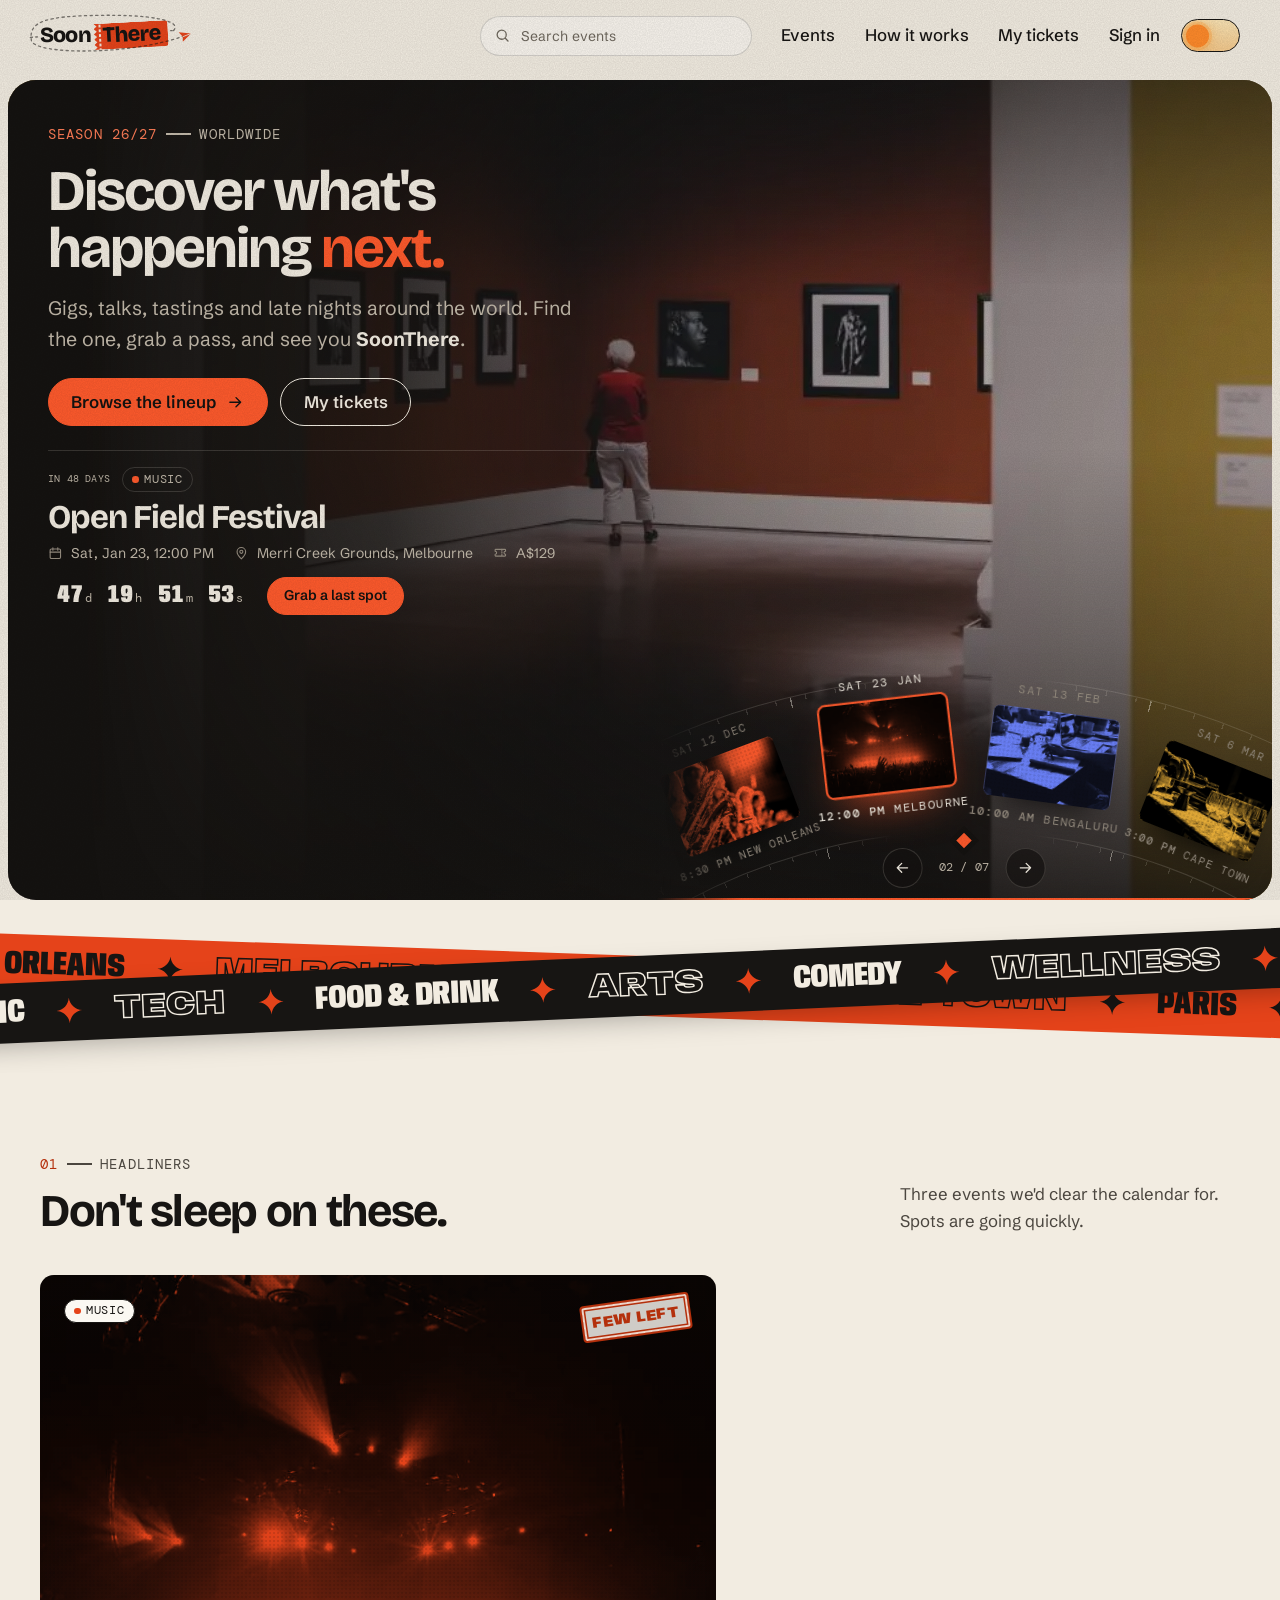
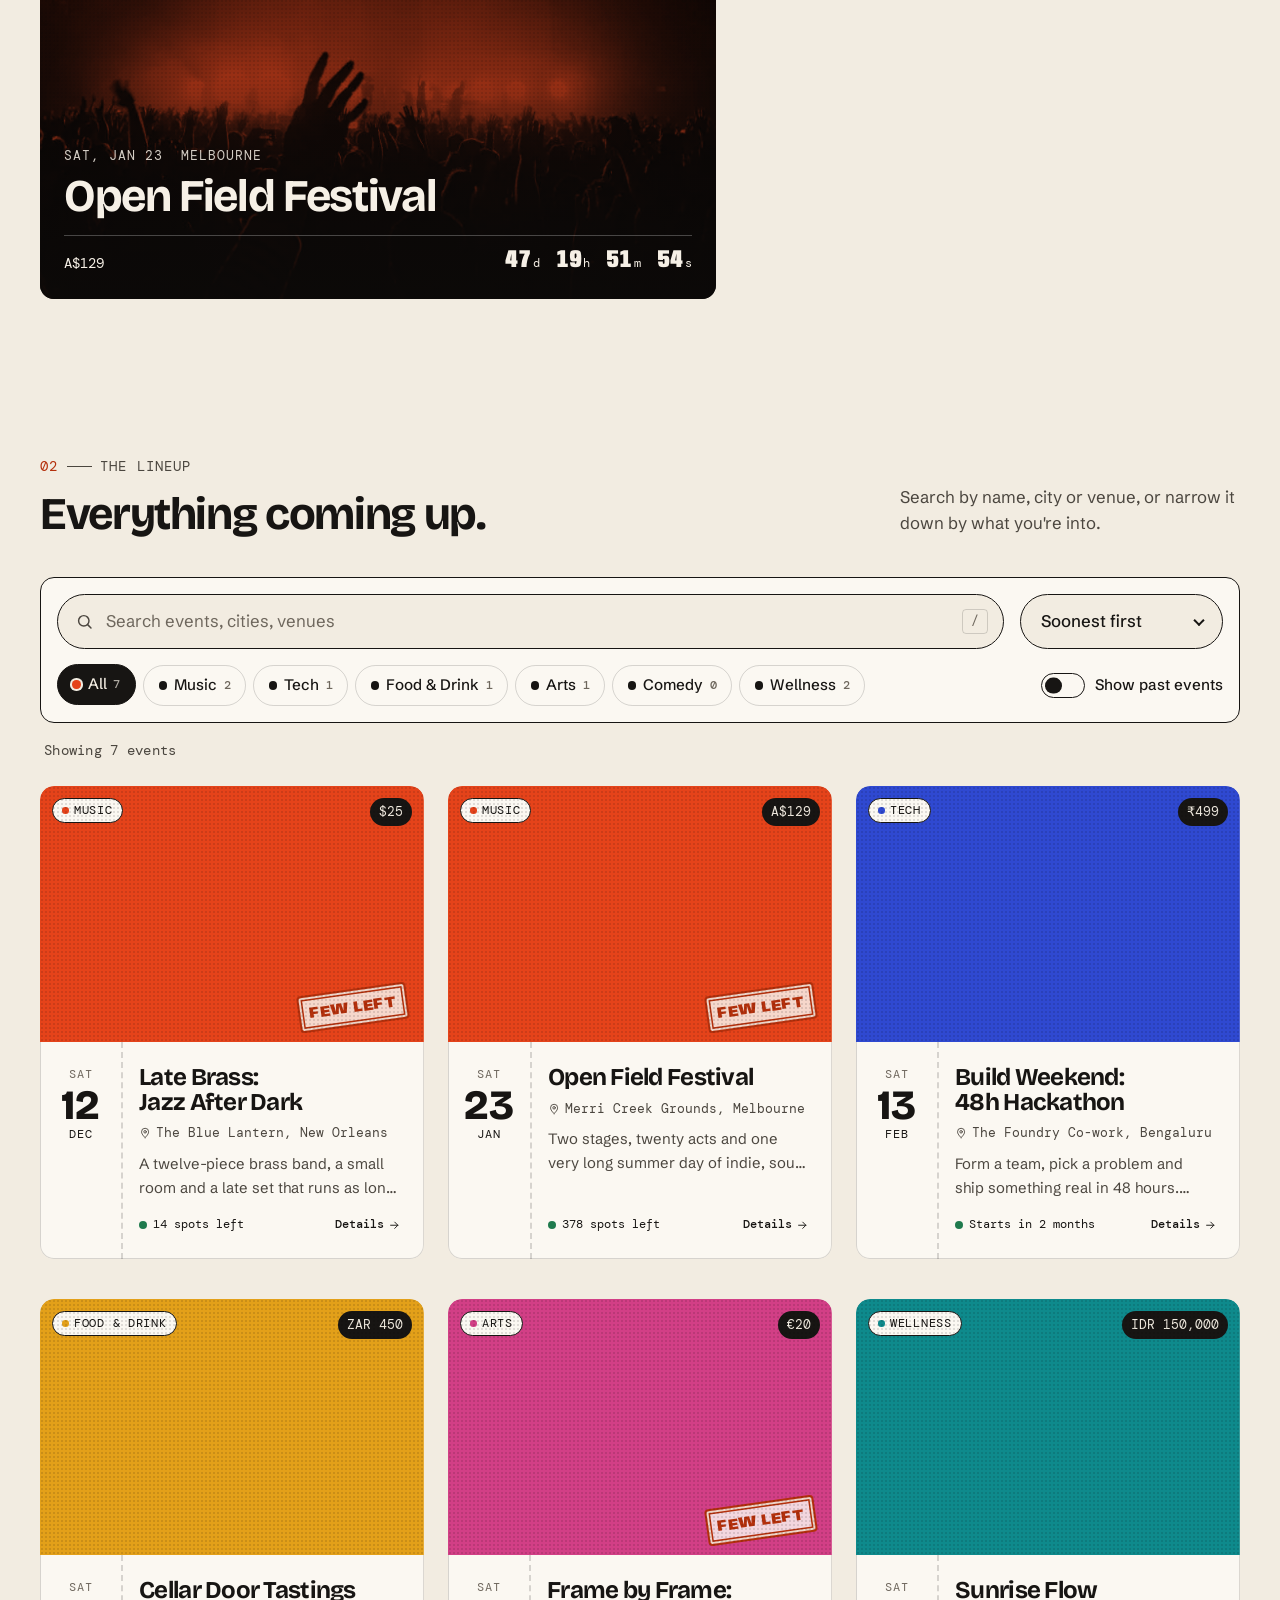
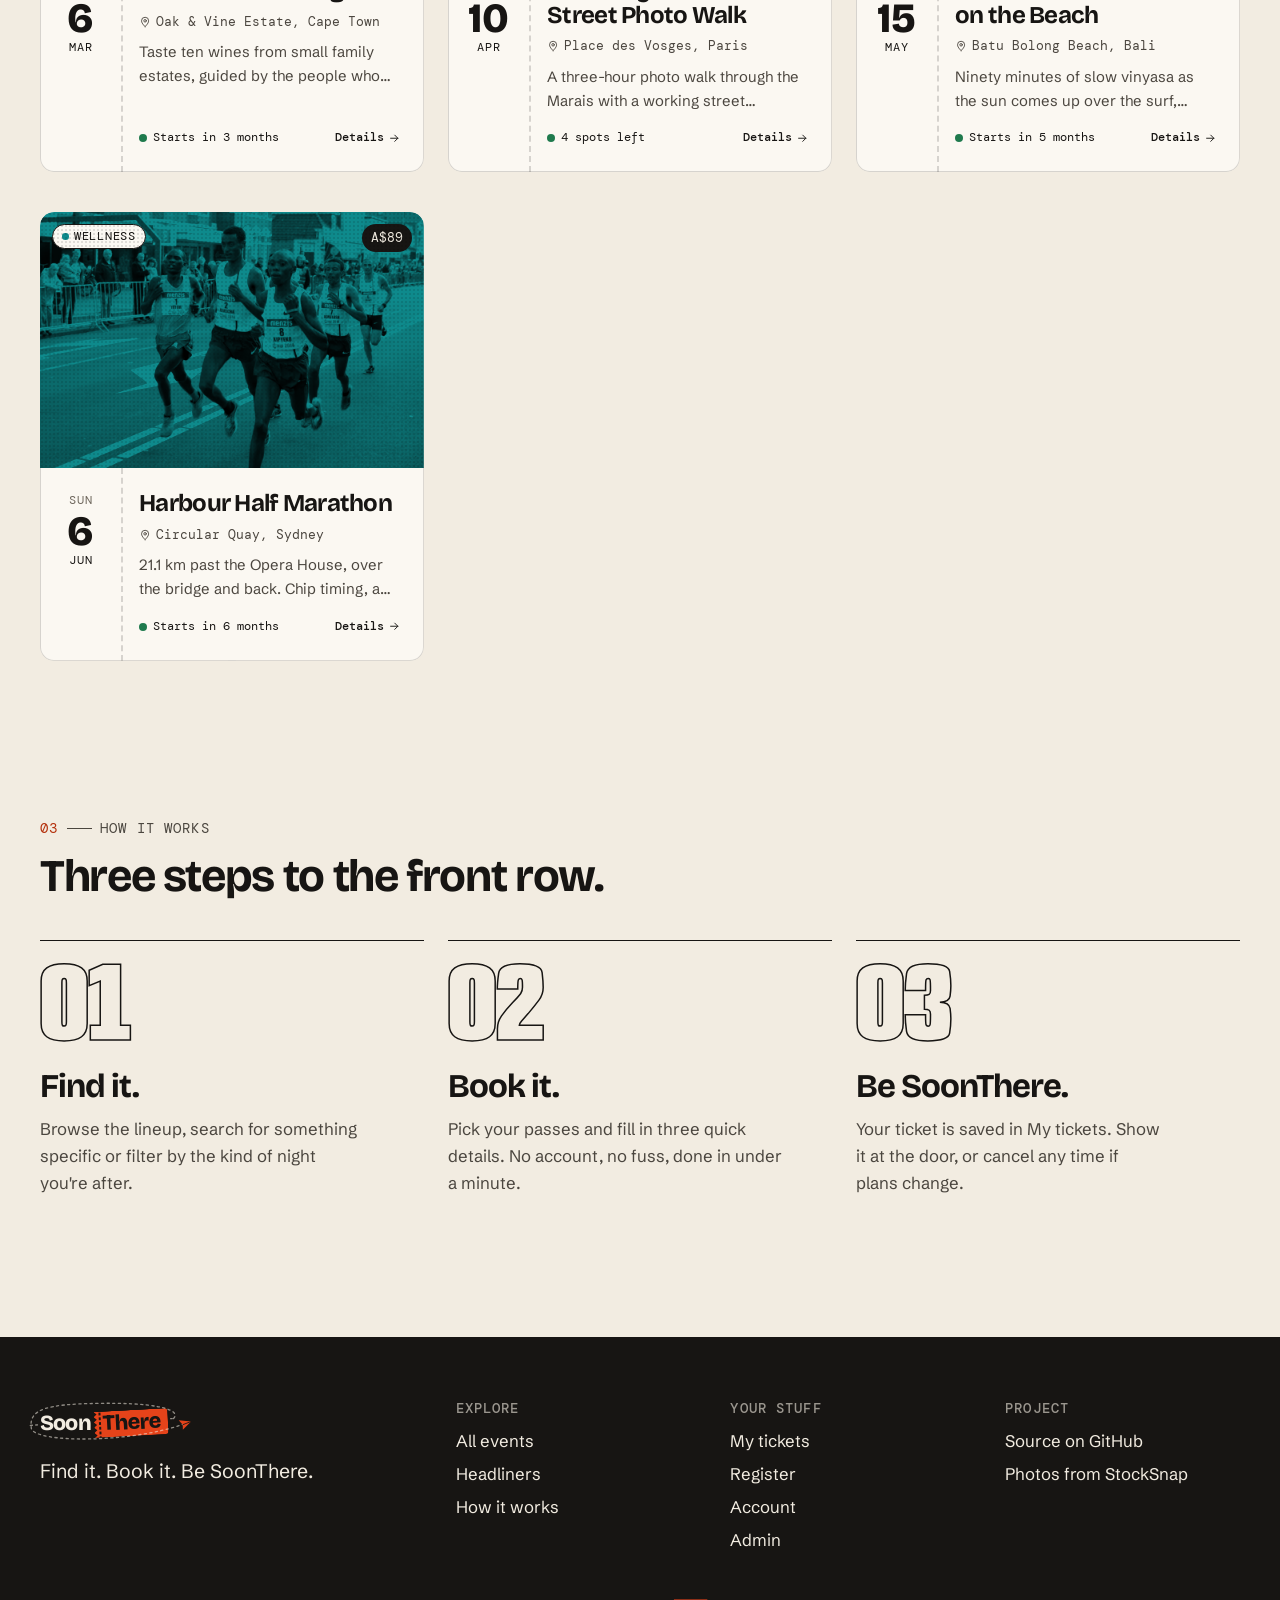
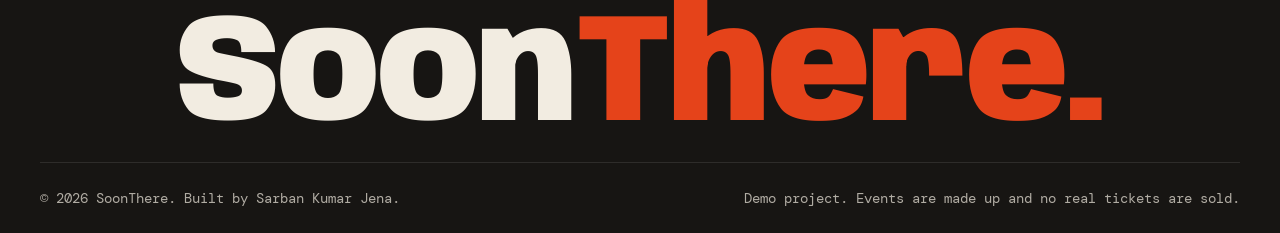
==== commit b9c0433d: "search from the header on every page, smaller header controls on phones" ====
--- a/index.html
+++ b/index.html
@@ -36,6 +36,13 @@
   <header class="site-header">
     <div class="container">
       <a class="logo" href="index.html" aria-label="SoonThere home"><span class="logo__word" aria-hidden="true">Soon<span class="logo__ticket">There</span></span><svg class="logo__trail" aria-hidden="true"></svg><svg class="logo__plane" viewBox="0 0 20 20" aria-hidden="true"><path class="logo__wing" d="M1 7.5 19 1 13 18 9.5 11Z"/><path class="logo__fold" d="M9.5 11 19 1"/></svg></a>
+      <form class="header-search" action="index.html" role="search">
+        <label class="visually-hidden" for="header-q">Search events</label>
+        <svg viewBox="0 0 24 24" fill="none" stroke="currentColor" stroke-width="1.8" stroke-linecap="round" aria-hidden="true"><circle cx="11" cy="11" r="6.5"/><path d="m20 20-4.2-4.2"/></svg>
+        <input type="search" id="header-q" name="q" placeholder="Search events" autocomplete="off" enterkeyhint="search" role="combobox" aria-autocomplete="list" aria-expanded="false" aria-controls="header-results">
+        <button class="header-search__close" type="button" aria-label="Close search"><svg viewBox="0 0 24 24" fill="none" stroke="currentColor" stroke-width="1.8" stroke-linecap="round" aria-hidden="true"><path d="M6 6l12 12M18 6 6 18"/></svg></button>
+        <div class="header-search__results" id="header-results" role="listbox" aria-label="Matching events" hidden></div>
+      </form>
       <nav class="nav" aria-label="Main">
         <div class="nav-links" id="nav-links">
           <a href="index.html#lineup">Events</a>
@@ -44,6 +51,9 @@
           <a href="admin.html" data-admin-link hidden>Admin</a>
           <a href="account.html" class="nav-account" data-account-link>Sign in</a>
         </div>
+        <button class="icon-btn search-toggle" type="button" aria-label="Search events" aria-expanded="false" aria-controls="header-q">
+          <svg viewBox="0 0 24 24" fill="none" stroke="currentColor" stroke-width="1.8" stroke-linecap="round" aria-hidden="true"><circle cx="11" cy="11" r="6.5"/><path d="m20 20-4.2-4.2"/></svg>
+        </button>
         <button class="theme-toggle" type="button" aria-label="Switch to dark mode" aria-pressed="false">
           <span class="theme-toggle__track" aria-hidden="true"><span class="theme-toggle__knob"></span></span>
         </button>
--- a/css/layout.css
+++ b/css/layout.css
@@ -70,8 +70,8 @@
   position: relative;
   display: inline-flex;
   align-items: center;
-  margin-left: -0.9em;
-  padding: 0.62em 1.5em 0.62em 0.9em;
+  margin-left: -0.6em;
+  padding: 0.42em 1.05em 0.42em 0.6em;
   font-family: var(--font-display);
   font-size: 1.35rem;
   font-weight: 800;
@@ -137,8 +137,8 @@
   top: 0;
   left: 0;
   z-index: 3;
-  width: 0.7em;
-  height: 0.7em;
+  width: 0.6em;
+  height: 0.6em;
   overflow: visible;
   offset-path: var(--flight, none);
   offset-distance: 100%;
@@ -182,6 +182,7 @@
 .nav-links a {
   position: relative;
   display: inline-flex;
+  white-space: nowrap;
   align-items: center;
   gap: 0.45em;
   padding: 0.5rem 0.8rem;
@@ -474,6 +475,390 @@
   overflow: hidden;
 }
 
+/* search in the header: a field on wide screens, a button that opens one over the bar on smaller ones */
+
+.header-search {
+  position: relative;
+  flex: 0 1 17rem;
+  min-width: 10rem;
+  margin-left: auto;
+  display: flex;
+  align-items: center;
+  transition: opacity 0.3s ease, translate 0.45s var(--ease-out), visibility 0s;
+}
+
+.header-search > svg {
+  position: absolute;
+  left: 0.85rem;
+  width: 1.05rem;
+  height: 1.05rem;
+  color: var(--ink-3);
+  pointer-events: none;
+}
+
+.header-search input {
+  width: 100%;
+  height: 2.5rem;
+  padding: 0 1rem 0 2.45rem;
+  border: 1px solid var(--line);
+  border-radius: 999px;
+  background: color-mix(in srgb, var(--card) 70%, transparent);
+  color: var(--ink);
+  font: inherit;
+  font-size: var(--step--1);
+  transition: border-color 0.2s ease, background-color 0.2s ease, box-shadow 0.2s ease;
+}
+
+.header-search input::placeholder {
+  color: var(--ink-3);
+}
+
+.header-search input::-webkit-search-cancel-button {
+  -webkit-appearance: none;
+  width: 0.9rem;
+  height: 0.9rem;
+  background: var(--ink-3);
+  cursor: pointer;
+  -webkit-mask: url("data:image/svg+xml,%3Csvg xmlns='http://www.w3.org/2000/svg' viewBox='0 0 24 24' fill='none' stroke='%23000' stroke-width='2.2' stroke-linecap='round'%3E%3Cpath d='M6 6l12 12M18 6 6 18'/%3E%3C/svg%3E") center / contain no-repeat;
+}
+
+.header-search input:hover {
+  border-color: color-mix(in srgb, var(--ink) 35%, transparent);
+}
+
+.header-search input:focus {
+  outline: none;
+  border-color: var(--ink);
+  background: var(--card);
+  box-shadow: 0 0 0 3px color-mix(in srgb, var(--accent) 22%, transparent);
+}
+
+.header-search__close,
+.search-toggle {
+  display: none;
+}
+
+.header-search__results {
+  position: absolute;
+  top: calc(100% + 0.6rem);
+  right: 0;
+  width: max(100%, 25rem);
+  max-height: min(70vh, 32rem);
+  overflow-y: auto;
+  padding: 0.4rem;
+  border: var(--border);
+  border-radius: var(--radius-l);
+  background: var(--card);
+  box-shadow: 0 24px 50px -24px rgb(0 0 0 / 0.45);
+  animation: search-drop 0.25s var(--ease-out);
+}
+
+.header-search__results[hidden] {
+  display: none;
+}
+
+@keyframes search-drop {
+  from {
+    opacity: 0;
+    translate: 0 -0.4rem;
+  }
+}
+
+.header-search__label {
+  padding: 0.5rem 0.6rem 0.35rem;
+  font-family: var(--font-mono);
+  font-size: 0.68rem;
+  text-transform: uppercase;
+  letter-spacing: 0.08em;
+  color: var(--ink-3);
+}
+
+.header-search__empty {
+  padding: 0.8rem;
+  font-size: var(--step--1);
+  color: var(--ink-2);
+}
+
+.header-search__option {
+  display: grid;
+  grid-template-columns: 3.5rem minmax(0, 1fr) auto;
+  align-items: center;
+  gap: 0.75rem;
+  padding: 0.45rem;
+  border-radius: 10px;
+  text-decoration: none;
+}
+
+.header-search__option[aria-selected="true"],
+.header-search__all[aria-selected="true"] {
+  background: var(--paper-2);
+}
+
+.header-search__option img {
+  width: 3.5rem;
+  height: 2.5rem;
+  object-fit: cover;
+  border-radius: 4px;
+}
+
+.header-search__option b {
+  display: block;
+  overflow: hidden;
+  font-size: var(--step--1);
+  font-weight: 600;
+  line-height: 1.3;
+  white-space: nowrap;
+  text-overflow: ellipsis;
+}
+
+.header-search__option small {
+  display: block;
+  font-size: 0.75rem;
+  color: var(--ink-3);
+}
+
+.header-search__cat {
+  display: inline-flex;
+  align-items: center;
+  gap: 0.4em;
+  font-family: var(--font-mono);
+  font-size: 0.62rem;
+  text-transform: uppercase;
+  letter-spacing: 0.08em;
+  color: var(--ink-3);
+}
+
+.header-search__cat::before {
+  content: "";
+  width: 0.45rem;
+  height: 0.45rem;
+  border-radius: 50%;
+  background: var(--cat);
+}
+
+.header-search__all {
+  display: block;
+  margin-top: 0.3rem;
+  padding: 0.7rem;
+  border-top: 1px solid var(--line);
+  border-radius: 0 0 10px 10px;
+  font-size: var(--step--1);
+  font-weight: 600;
+  text-align: center;
+  text-decoration: none;
+  color: var(--accent-text);
+}
+
+/* home page: steps aside while the lineup's own search box is on screen */
+.site-header.has-page-search .header-search,
+.site-header.has-page-search .search-toggle {
+  opacity: 0;
+  visibility: hidden;
+  pointer-events: none;
+  translate: 0 0.6rem;
+  transition: opacity 0.2s ease, translate 0.35s var(--ease-out), visibility 0s 0.35s, width 0.35s var(--ease-out), margin 0.35s var(--ease-out);
+}
+
+/* tablets: the links stay in the bar next to the search button, so they sit a little closer */
+@media (min-width: 761px) and (max-width: 1023px) {
+  .nav-links {
+    gap: 0;
+  }
+
+  .nav-links a {
+    padding-inline: 0.55rem;
+  }
+
+  .nav-links a[aria-current="page"]::after {
+    left: 0.55rem;
+    right: 0.55rem;
+  }
+
+  /* signed in, the avatar alone stands for the account */
+  .nav-account__name {
+    position: absolute;
+    width: 1px;
+    height: 1px;
+    overflow: hidden;
+    clip-path: inset(50%);
+    white-space: nowrap;
+  }
+}
+
+@media (min-width: 1024px) and (max-width: 1180px) {
+  .nav-links {
+    gap: 0;
+  }
+
+  .nav-links a {
+    padding-inline: 0.6rem;
+  }
+
+  .nav-links a[aria-current="page"]::after {
+    left: 0.6rem;
+    right: 0.6rem;
+  }
+}
+
+@media (max-width: 1023px) {
+  .search-toggle {
+    display: inline-grid;
+    overflow: hidden;
+    transition: opacity 0.3s ease, translate 0.45s var(--ease-out), visibility 0s, width 0.35s var(--ease-out), margin 0.35s var(--ease-out), background-color 0.2s ease;
+  }
+
+  .site-header.has-page-search .search-toggle {
+    width: 0;
+    margin-left: calc(-1 * var(--space-xs));
+    padding: 0;
+    border-width: 0;
+  }
+
+  .header-search {
+    position: absolute;
+    inset: 0 var(--gutter);
+    z-index: 2;
+    gap: var(--space-xs);
+    margin: 0;
+    opacity: 0;
+    visibility: hidden;
+    pointer-events: none;
+    translate: 0 -0.5rem;
+    transition: opacity 0.2s ease, translate 0.35s var(--ease-out), visibility 0s 0.35s;
+  }
+
+  .header-search input {
+    flex: 1;
+    min-width: 0;
+    height: 2.75rem;
+  }
+
+  .header-search__close {
+    flex: none;
+    display: inline-grid;
+    place-items: center;
+    width: 2.75rem;
+    height: 2.75rem;
+    border: var(--border);
+    border-radius: 50%;
+    background: none;
+    color: inherit;
+    cursor: pointer;
+  }
+
+  .header-search__close svg {
+    width: 1.1rem;
+    height: 1.1rem;
+  }
+
+  .header-search__option {
+    grid-template-columns: 3.5rem minmax(0, 1fr);
+  }
+
+  .header-search__cat {
+    display: none;
+  }
+
+  .header-search__results {
+    top: calc(100% - 0.25rem);
+    left: 0;
+    right: 0;
+    width: auto;
+    max-height: calc(100svh - var(--header-h) - 1rem);
+  }
+
+  .site-header.is-searching .header-search {
+    opacity: 1;
+    visibility: visible;
+    pointer-events: auto;
+    translate: none;
+    transition: opacity 0.25s ease, translate 0.35s var(--ease-out);
+  }
+
+  .site-header .logo,
+  .site-header .nav {
+    transition: opacity 0.25s ease, visibility 0s;
+  }
+
+  .site-header.is-searching .logo,
+  .site-header.is-searching .nav {
+    opacity: 0;
+    visibility: hidden;
+    transition: opacity 0.15s ease, visibility 0s 0.15s;
+  }
+}
+
+/* phones: a slightly lower bar with smaller controls */
+@media (max-width: 560px) {
+  :root {
+    --header-h: 64px;
+  }
+
+  .site-header .logo {
+    font-size: 1.2rem;
+  }
+
+  .nav {
+    gap: 0.4rem;
+  }
+
+  .site-header .icon-btn,
+  .header-search__close {
+    width: 2.4rem;
+    height: 2.4rem;
+  }
+
+  .site-header .icon-btn svg {
+    width: 1.05rem;
+    height: 1.05rem;
+  }
+
+  .header-search input {
+    height: 2.4rem;
+  }
+
+  .site-header.has-page-search .search-toggle {
+    margin-left: -0.4rem;
+  }
+
+  .theme-toggle__track {
+    width: 3.15rem;
+    height: 1.85rem;
+  }
+
+  .theme-toggle__knob {
+    left: 0.22rem;
+    width: 1.22rem;
+    height: 1.22rem;
+  }
+
+  .theme-toggle:hover .theme-toggle__knob {
+    translate: 0.1rem -50%;
+  }
+
+  [data-theme="dark"] .theme-toggle__knob {
+    translate: 1.3rem -50%;
+  }
+
+  [data-theme="dark"] .theme-toggle:hover .theme-toggle__knob {
+    translate: 1.2rem -50%;
+  }
+
+  .theme-toggle__knob::before {
+    top: 0.25rem;
+    left: 0.28rem;
+    width: 0.32rem;
+    height: 0.32rem;
+  }
+
+  .theme-toggle__knob::after {
+    bottom: 0.25rem;
+    right: 0.26rem;
+    width: 0.22rem;
+    height: 0.22rem;
+  }
+}
+
 /* footer */
 
 .site-footer {
@@ -570,6 +955,6 @@
 
 @media (max-width: 420px) {
   .footer-grid {
-    grid-template-columns: 1fr;
-  }
-}
+    gap: var(--space-l);
+  }
+}
--- a/css/pages.css
+++ b/css/pages.css
@@ -329,8 +329,9 @@
 .dial__date,
 .dial__time {
   position: absolute;
-  left: 0;
-  right: 0;
+  left: -2rem;
+  right: -2rem;
+  white-space: nowrap;
   font-family: var(--font-mono);
   font-size: 0.7rem;
   text-align: center;
@@ -532,8 +533,8 @@
   }
 }
 
-/* wide screens: the wheel's hub sits in the stage's bottom-right corner and the cards
-   sweep round it on a quarter-arc, kept upright so the dates read easily */
+/* wide screens: the copy and the selected event take the left, the photo gets the right,
+   and a smaller dial docks in the bottom-right corner */
 @media (min-width: 1100px) {
   .stage {
     grid-template-rows: 1fr;
@@ -545,69 +546,20 @@
 
   .stage__backdrop::after {
     background:
-      radial-gradient(circle at 100% 100%, color-mix(in srgb, var(--paper) 85%, transparent) 0 18%, color-mix(in srgb, var(--paper) 35%, transparent) 42%, transparent 62%),
       linear-gradient(90deg, var(--paper) 6%, color-mix(in srgb, var(--paper) 80%, transparent) 30%, color-mix(in srgb, var(--paper) 20%, transparent) 55%, transparent 75%),
+      linear-gradient(0deg, color-mix(in srgb, var(--paper) 85%, transparent) 0, color-mix(in srgb, var(--paper) 30%, transparent) 32%, transparent 55%),
       linear-gradient(180deg, color-mix(in srgb, var(--paper) 50%, transparent), transparent 25%);
   }
 
-  .dial.is-corner {
-    --card-w: clamp(140px, 11vw, 170px);
-    --px: calc(100% - 1.5rem);
-    --py: calc(100% - 1.5rem);
+  .dial.is-docked {
+    --card-w: clamp(120px, 9vw, 150px);
+    --top: 3.4rem;
     position: absolute;
-    top: 0;
     right: 0;
     bottom: 0;
     left: calc((100% - min(100% - 2 * var(--gutter), var(--container))) / 2 + 38rem);
-    height: auto;
-  }
-
-  .is-corner .dial__item {
-    top: calc(var(--py) - var(--R));
-    left: var(--px);
-  }
-
-  .is-corner .dial__card {
-    rotate: calc(var(--a, 0deg) * -1);
-    transform-origin: 50% 50%;
-  }
-
-  .is-corner .dial__ring {
-    left: calc(var(--px) - var(--r));
-    top: calc(var(--py) - var(--r));
-  }
-
-  .is-corner .dial__ring--inner {
-    --r: calc(var(--R) - var(--card-h) - 6.5rem);
-  }
-
-  .is-corner .dial__rings {
-    --at: calc(100% - 1.5rem) calc(100% - 1.5rem);
-    -webkit-mask: conic-gradient(from 0deg at var(--at), #000 0 calc(315deg - var(--gap-angle) - 7deg), transparent calc(315deg - var(--gap-angle)) calc(315deg + var(--gap-angle)), #000 calc(315deg + var(--gap-angle) + 7deg));
-            mask: conic-gradient(from 0deg at var(--at), #000 0 calc(315deg - var(--gap-angle) - 7deg), transparent calc(315deg - var(--gap-angle)) calc(315deg + var(--gap-angle)), #000 calc(315deg + var(--gap-angle) + 7deg));
-  }
-
-  .is-corner .dial__needle {
-    left: var(--px);
-    top: var(--py);
-    translate: none;
-    rotate: none;
-    transform: translate(-50%, -50%) rotate(-45deg) translateY(calc(-1 * (var(--R) - var(--card-h) - 6.5rem))) rotate(90deg);
-  }
-
-  .is-corner .dial__controls {
-    left: auto;
-    right: 2rem;
-    bottom: 1.75rem;
-    translate: none;
-  }
-
-  .is-corner .dial__progress {
-    left: auto;
-    width: 12rem;
-    right: 2rem;
-    bottom: 1.1rem;
-    border-radius: 2px;
+    -webkit-mask: linear-gradient(90deg, transparent, #000 14%);
+            mask: linear-gradient(90deg, transparent, #000 14%);
   }
 }
 
@@ -699,6 +651,28 @@
   .spotlight__foot .countdown--compact b {
     font-size: 1.3rem;
   }
+
+  .dial {
+    --card-w: 112px;
+    --top: 2.2rem;
+    height: calc(var(--top) + var(--card-h) + 5.6rem);
+  }
+
+  .dial__date,
+  .dial__time {
+    font-size: 0.62rem;
+    letter-spacing: 0.06em;
+  }
+
+  .dial__item:not(.is-active) .dial__date,
+  .dial__item:not(.is-active) .dial__time {
+    opacity: 0.6;
+  }
+
+  .dial__btn {
+    width: 2.25rem;
+    height: 2.25rem;
+  }
 }
 
 /* ---------- home: tapes ---------- */
@@ -846,16 +820,36 @@
   color: inherit;
 }
 
+/* phones and small tablets: headliners become a row you swipe through, next card peeking in */
 @media (max-width: 860px) {
   .featured-grid {
-    grid-template-columns: 1fr;
+    grid-template-columns: none;
     grid-template-rows: none;
+    grid-auto-flow: column;
+    grid-auto-columns: min(82%, 380px);
+    gap: var(--space-m);
+    margin-inline: calc(var(--gutter) * -1);
+    padding: 0 var(--gutter) var(--space-s);
+    overflow-x: auto;
+    scroll-snap-type: x mandatory;
+    scroll-padding-inline: var(--gutter);
+    scrollbar-width: none;
+  }
+
+  .featured-grid::-webkit-scrollbar {
+    display: none;
   }
 
   .poster-card,
   .poster-card--large {
     grid-row: auto;
-    min-height: 380px;
+    min-height: 0;
+    aspect-ratio: 4 / 5;
+    scroll-snap-align: start;
+  }
+
+  .poster-card--large .poster-card__title {
+    font-size: var(--step-3);
   }
 }
 
@@ -939,6 +933,13 @@
 .search-field input:focus ~ kbd,
 .search-field input:not(:placeholder-shown) ~ kbd {
   opacity: 0;
+}
+
+/* no keyboard shortcut to hint at on touch screens */
+@media (hover: none) {
+  .search-field kbd {
+    display: none;
+  }
 }
 
 .select-field {
@@ -2220,6 +2221,10 @@
   animation: hand-over 0.9s var(--ease-out) 0.15s both;
 }
 
+.confirm__pass .pass__stamp {
+  animation-delay: 0.8s;
+}
+
 @keyframes hand-over {
   from {
     opacity: 0;
@@ -2269,8 +2274,7 @@
   }
 
   .register__preview {
-    position: static;
-    max-width: 420px;
+    display: none;
   }
 
   .confirm__pass {
@@ -2280,6 +2284,14 @@
 }
 
 @media (max-width: 640px) {
+  .confirm__actions {
+    margin-top: var(--space-l);
+  }
+
+  .confirm__actions .btn {
+    flex: 1 1 100%;
+  }
+
   .field-row {
     grid-template-columns: minmax(0, 1fr);
   }
@@ -2372,9 +2384,21 @@
   background: var(--card);
 }
 
-.line__nav svg {
+.line__nav svg,
+.line__deck svg {
   width: 1.1rem;
   height: 1.1rem;
+}
+
+.line__nav .dial__btn:disabled,
+.line__deck .dial__btn:disabled {
+  opacity: 0.35;
+  cursor: default;
+}
+
+/* only used on narrower screens, where the wheels sit above the passes */
+.line__deck {
+  display: none;
 }
 
 .line__track-wrap {
@@ -2967,7 +2991,58 @@
 
 @media (max-width: 860px) {
   .line {
-    grid-template-columns: repeat(2, minmax(0, 1fr));
+    gap: var(--space-s);
+  }
+
+  .tickets-block__head .line__nav {
+    display: none;
+  }
+
+  .line__deck {
+    order: 2;
+    display: grid;
+    justify-items: center;
+    align-content: center;
+    gap: 0.3rem;
+    min-width: 0;
+    text-align: center;
+  }
+
+  .line__count {
+    font-family: var(--font-mono);
+    font-size: 0.7rem;
+    letter-spacing: 0.08em;
+    color: var(--ink-3);
+    font-variant-numeric: tabular-nums;
+  }
+
+  .line__now {
+    display: -webkit-box;
+    max-width: 22ch;
+    overflow: hidden;
+    font-family: var(--font-display);
+    font-size: var(--step-0);
+    font-weight: 700;
+    line-height: 1.2;
+    -webkit-box-orient: vertical;
+    -webkit-line-clamp: 2;
+    text-wrap: balance;
+  }
+
+  .line__when {
+    font-size: 0.8rem;
+    color: var(--ink-2);
+  }
+
+  .line__deck-nav {
+    display: flex;
+    gap: var(--space-xs);
+    margin-top: 0.4rem;
+  }
+
+  .line__deck .dial__btn {
+    border-color: var(--line);
+    background: var(--card);
   }
 
   .side-dial {
@@ -2980,12 +3055,12 @@
   }
 
   .side-dial--date {
-    order: 2;
+    order: 3;
     justify-self: end;
   }
 
   .side-dial__big {
-    font-size: 1.7rem;
+    font-size: 1.4rem;
   }
 
   .side-dial--date .side-dial__big {
@@ -2993,13 +3068,56 @@
   }
 
   .line__track-wrap {
-    order: 3;
+    order: 4;
     grid-column: 1 / -1;
   }
 
 
   .stub {
     flex-basis: 72vw;
+  }
+}
+
+@media (max-width: 560px) {
+  .side-dial {
+    --D: 11rem;
+    --band: 1.5rem;
+  }
+
+  .side-dial__num {
+    font-size: 0.56rem;
+  }
+
+  .side-dial__k {
+    font-size: 0.58rem;
+  }
+
+  .side-dial__big {
+    font-size: 1.2rem;
+  }
+
+  .side-dial--date .side-dial__big {
+    font-size: 1.9rem;
+  }
+
+  .side-dial__small {
+    font-size: 0.64rem;
+  }
+
+  .side-dial--time .side-dial__hub {
+    padding-left: calc(var(--D) / 2 - var(--band) + 0.35rem);
+  }
+
+  .line {
+    gap: var(--space-xs);
+  }
+
+  .line__now {
+    font-size: 0.92rem;
+  }
+
+  .line__when {
+    font-size: 0.72rem;
   }
 }
 
@@ -3034,115 +3152,6 @@
 
 .film__empty p:last-child {
   max-width: 42ch;
-}
-
-/* paper plane delivery on the confirmation screen */
-.delivery {
-  position: fixed;
-  inset: 0;
-  z-index: 70;
-  pointer-events: none;
-}
-
-.delivery__sky {
-  position: absolute;
-  inset: 0;
-  width: 100%;
-  height: 100%;
-}
-
-.delivery__reveal {
-  fill: none;
-  stroke: #fff;
-  stroke-width: 8;
-  stroke-dasharray: 1 1;
-  stroke-dashoffset: 1;
-}
-
-.delivery__trail {
-  fill: none;
-  stroke: var(--ink-3);
-  stroke-width: 2;
-  stroke-dasharray: 3 9;
-  stroke-linecap: round;
-}
-
-.delivery__plane {
-  position: absolute;
-  top: 0;
-  left: 0;
-  width: 46px;
-  height: 46px;
-  overflow: visible;
-  offset-rotate: auto 45deg;
-  filter: drop-shadow(0 8px 6px rgb(0 0 0 / 0.25));
-}
-
-.delivery__wing {
-  fill: var(--accent);
-}
-
-.delivery__fold {
-  fill: none;
-  stroke: var(--paper);
-  stroke-width: 2.5;
-  stroke-linejoin: round;
-}
-
-.confirm__pass.is-waiting {
-  visibility: hidden;
-  animation: none;
-}
-
-/* folded diamond, then a crease, then flat */
-.confirm__pass.is-unfolding {
-  animation: unfold 0.9s var(--ease-out) both;
-}
-
-@keyframes unfold {
-  0% {
-    opacity: 0;
-    clip-path: polygon(50% 38%, 62% 50%, 50% 62%, 38% 50%);
-    transform: scale(0.55) rotate(-18deg);
-  }
-  35% {
-    opacity: 1;
-    clip-path: polygon(14% 0, 100% 22%, 86% 100%, 0 78%);
-    transform: scale(0.85) rotate(-8deg) rotateY(28deg);
-  }
-  70% {
-    clip-path: polygon(0 0, 100% 4%, 100% 100%, 0 96%);
-    transform: scale(1.02) rotate(-3deg) rotateY(-6deg);
-  }
-  100% {
-    clip-path: polygon(0 0, 100% 0, 100% 100%, 0 100%);
-    transform: none;
-  }
-}
-
-/* hold the stamp until the pass has opened out */
-.confirm:not(.is-delivered) .pass__stamp {
-  animation-play-state: paused;
-  opacity: 0;
-}
-
-@media (max-width: 900px) {
-  @keyframes unfold {
-    0% {
-      opacity: 0;
-      clip-path: polygon(50% 38%, 62% 50%, 50% 62%, 38% 50%);
-      transform: scale(0.55) rotate(-18deg);
-    }
-    35% {
-      opacity: 1;
-      clip-path: polygon(14% 0, 100% 22%, 86% 100%, 0 78%);
-      transform: scale(0.85) rotate(-8deg);
-    }
-    100% {
-      clip-path: polygon(0 0, 100% 0, 100% 100%, 0 100%);
-      transform: none;
-    }
-  }
 }
 
 .tickets-head__who,
@@ -3281,6 +3290,28 @@
 
 .account__demo .mono {
   color: var(--ink);
+}
+
+.account__demo-row {
+  display: flex;
+  align-items: center;
+  justify-content: space-between;
+  gap: var(--space-s);
+  width: 100%;
+  padding-top: var(--space-xs);
+  border-top: 1px solid var(--line);
+}
+
+.account__demo-row .btn {
+  flex: none;
+}
+
+@media (max-width: 480px) {
+  .account__demo-row {
+    flex-direction: column;
+    align-items: stretch;
+    padding-top: var(--space-s);
+  }
 }
 
 .account__note {
@@ -3857,3 +3888,122 @@
     grid-template-columns: minmax(0, 1fr);
   }
 }
+
+
+/* ---------- phones: denser lineup and steps ---------- */
+
+@media (max-width: 640px) {
+  /* each event becomes a compact ticket row: photo, date stub, details */
+  .card-grid {
+    grid-template-columns: minmax(0, 1fr);
+    gap: var(--space-s);
+  }
+
+  .card-grid .ticket-card {
+    --ticket-mask: none;
+  }
+
+  .card-grid .ticket-card__shadow {
+    display: none;
+  }
+
+  .card-grid .ticket-card__inner {
+    display: grid;
+    grid-template-columns: 6.5rem minmax(0, 1fr);
+    border-radius: var(--radius-l);
+  }
+
+  .card-grid .ticket-card__media {
+    aspect-ratio: auto;
+    height: 100%;
+    min-height: 7.5rem;
+  }
+
+  .card-grid .ticket-card__tags {
+    top: auto;
+    bottom: 0.4rem;
+    left: 0.4rem;
+    right: 0.4rem;
+    justify-content: flex-start;
+  }
+
+  .card-grid .ticket-card__tags .chip {
+    display: none;
+  }
+
+  .card-grid .ticket-card__price {
+    font-size: 0.66rem;
+    padding: 0.15em 0.45em;
+  }
+
+  .card-grid .ticket-card__stamp {
+    top: 0.4rem;
+    right: auto;
+    bottom: auto;
+    left: 0.3rem;
+    scale: 0.62;
+    transform-origin: top left;
+  }
+
+  .card-grid .ticket-card__body {
+    grid-template-columns: auto minmax(0, 1fr);
+    border-left: 2px dashed var(--line);
+  }
+
+  .card-grid .ticket-card__date {
+    padding: var(--space-s) var(--space-xs) var(--space-s) var(--space-s);
+    border-right: 0;
+  }
+
+  .card-grid .ticket-card__day {
+    font-size: 1.6rem;
+  }
+
+  .card-grid .ticket-card__info {
+    padding: var(--space-s) var(--space-s) var(--space-s) var(--space-2xs);
+    gap: 0.25rem;
+  }
+
+  .card-grid .ticket-card__title {
+    font-size: var(--step-0);
+  }
+
+  .card-grid .ticket-card__summary,
+  .card-grid .ticket-card__cta {
+    display: none;
+  }
+
+  .card-grid .ticket-card__venue {
+    font-size: 0.72rem;
+  }
+
+  .card-grid .ticket-card__foot {
+    margin-top: 0;
+    padding-top: 0;
+    border-top: 0;
+  }
+
+  /* how it works: a tight numbered list */
+  .steps {
+    grid-template-columns: minmax(0, 1fr);
+    gap: 0;
+  }
+
+  .step {
+    display: grid;
+    grid-template-columns: 3.4rem minmax(0, 1fr);
+    gap: 0.15rem var(--space-m);
+    padding-block: var(--space-m);
+  }
+
+  .step__num {
+    grid-row: span 2;
+    margin: 0;
+    font-size: 2.6rem;
+  }
+
+  .step h3 {
+    margin: 0;
+    font-size: var(--step-2);
+  }
+}
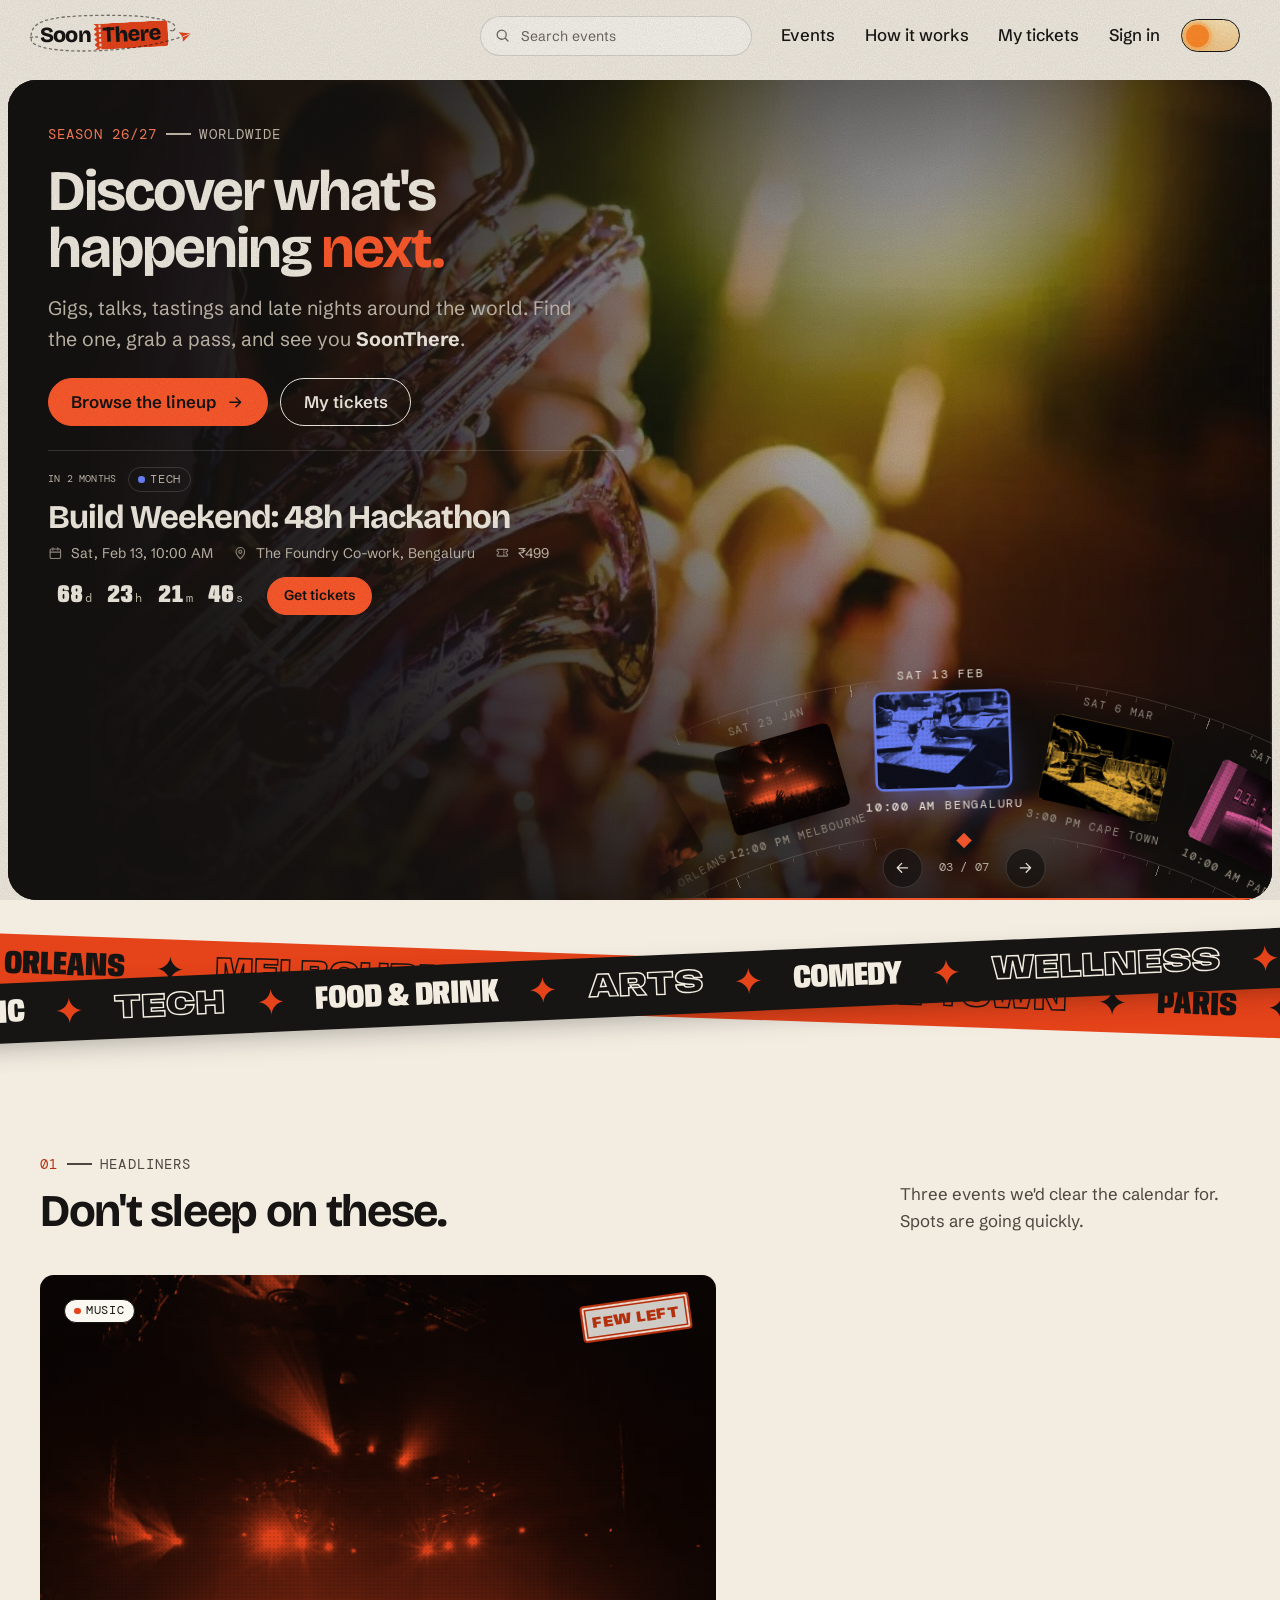
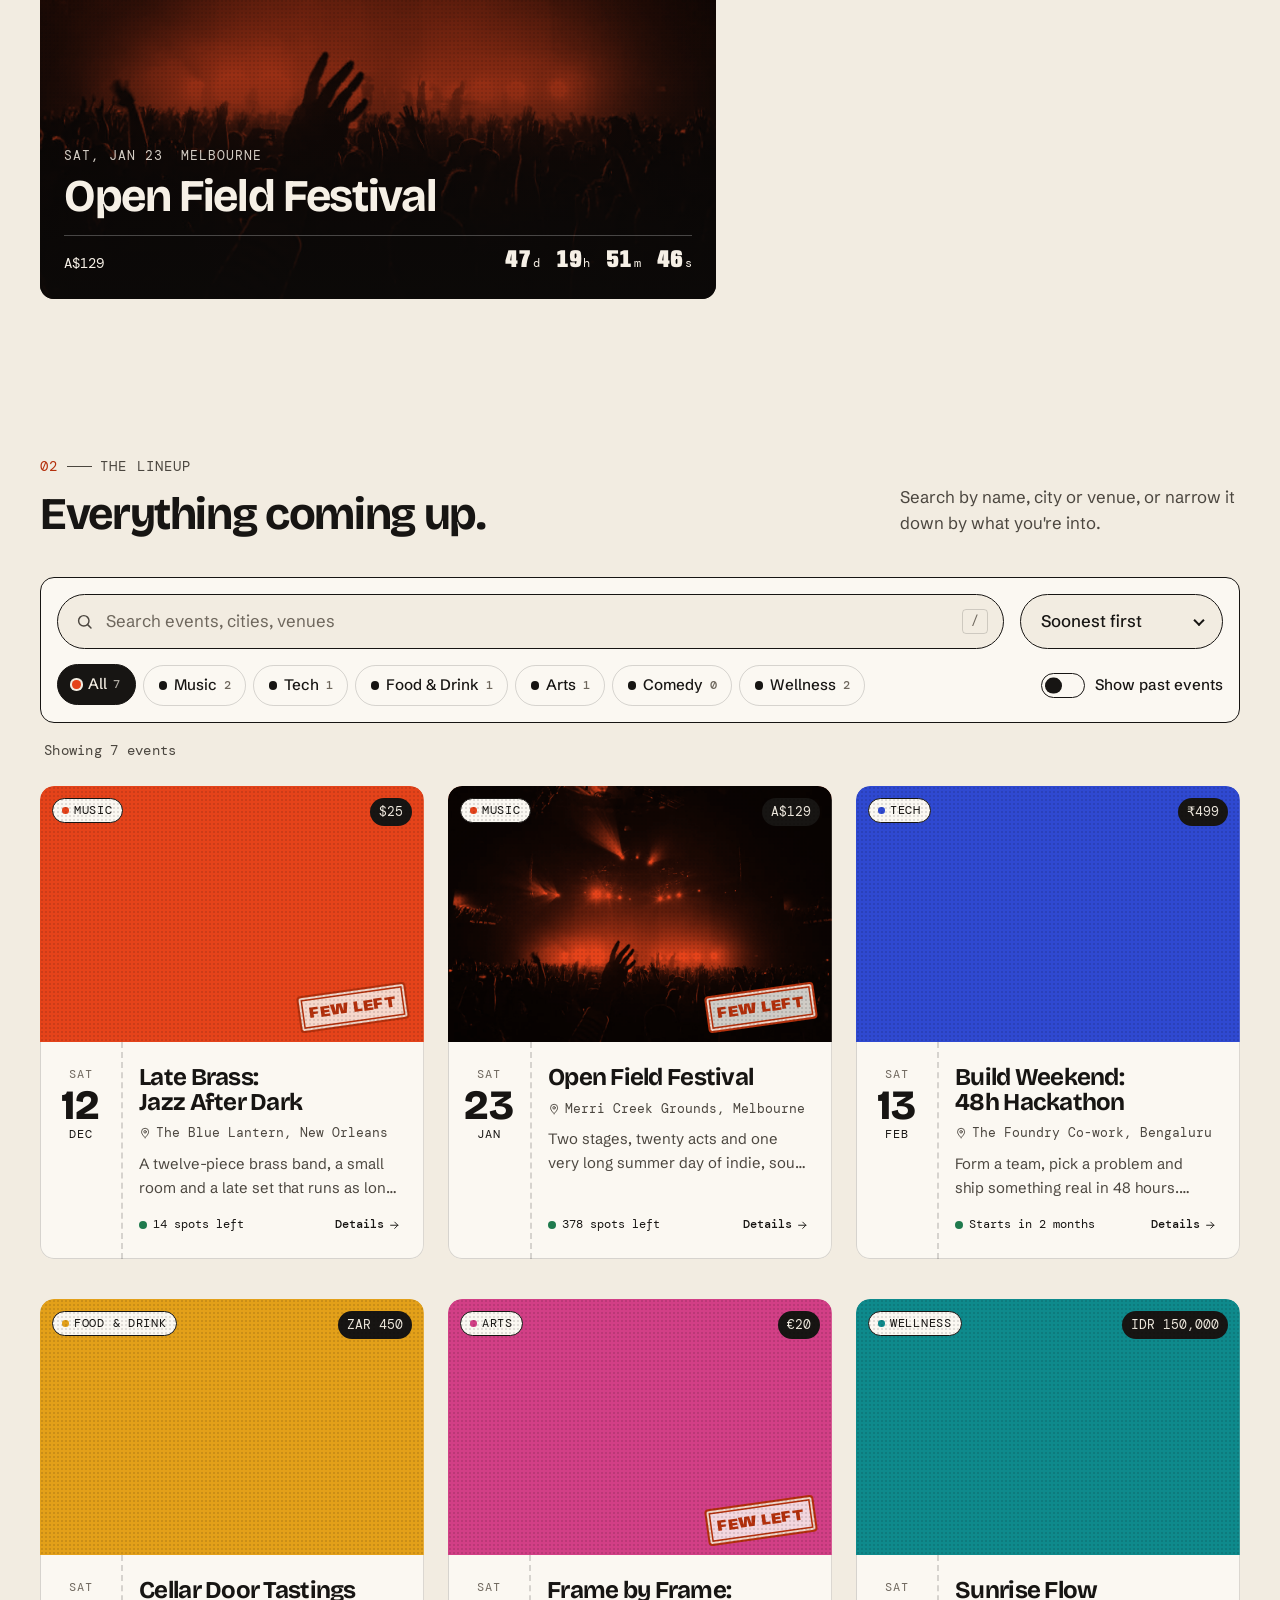
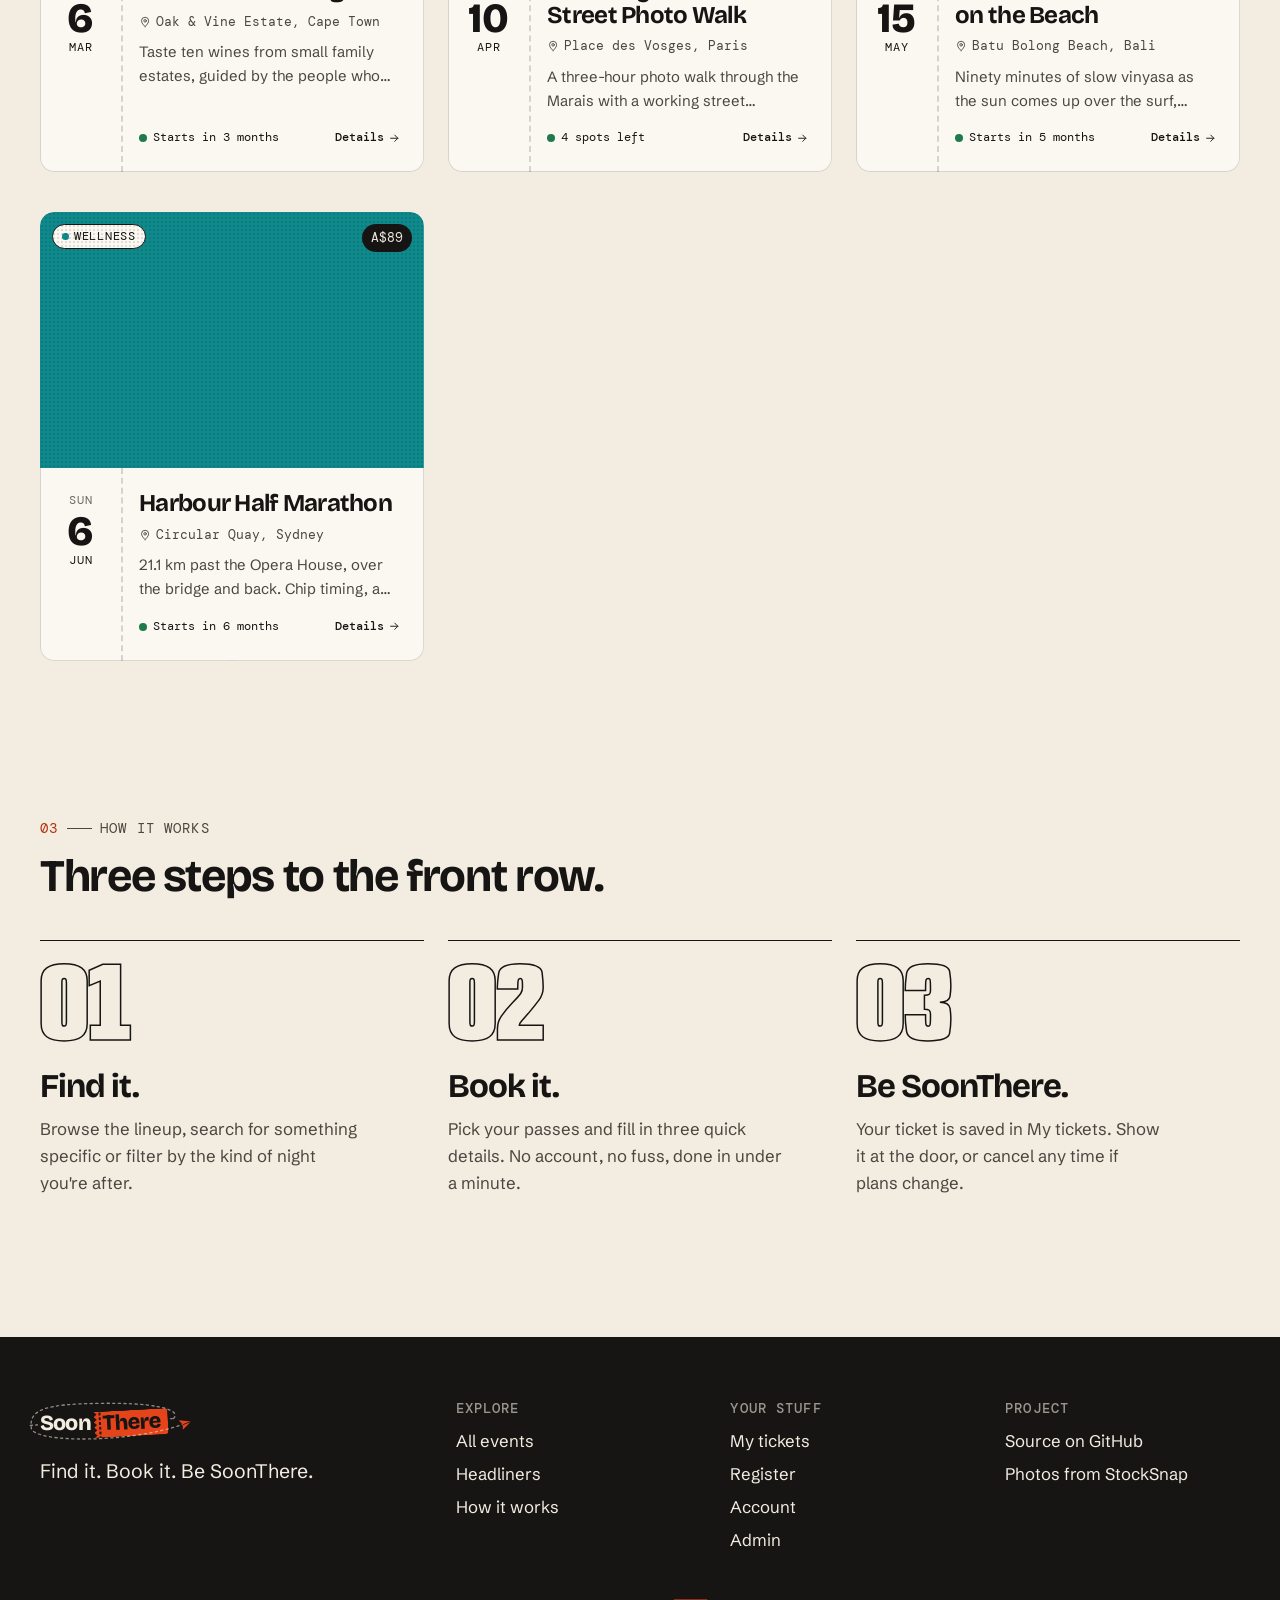
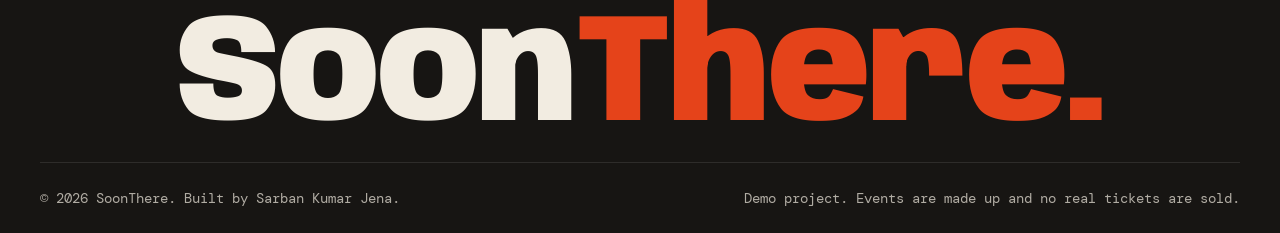
==== commit 68374648: "switch page transitions on from the head, fixed sizes for header icons" ====
--- a/index.html
+++ b/index.html
@@ -3,6 +3,7 @@
 <head>
   <meta charset="utf-8">
   <meta name="viewport" content="width=device-width, initial-scale=1">
+  <style>@view-transition { navigation: auto; }</style>
   <title>SoonThere | Discover what's happening next</title>
   <meta name="description" content="Find gigs, talks, tastings and late nights in cities around the world. Browse the lineup, grab a pass and see you SoonThere.">
   <meta name="theme-color" content="#f2ece1">
@@ -38,9 +39,9 @@
       <a class="logo" href="index.html" aria-label="SoonThere home"><span class="logo__word" aria-hidden="true">Soon<span class="logo__ticket">There</span></span><svg class="logo__trail" aria-hidden="true"></svg><svg class="logo__plane" viewBox="0 0 20 20" aria-hidden="true"><path class="logo__wing" d="M1 7.5 19 1 13 18 9.5 11Z"/><path class="logo__fold" d="M9.5 11 19 1"/></svg></a>
       <form class="header-search" action="index.html" role="search">
         <label class="visually-hidden" for="header-q">Search events</label>
-        <svg viewBox="0 0 24 24" fill="none" stroke="currentColor" stroke-width="1.8" stroke-linecap="round" aria-hidden="true"><circle cx="11" cy="11" r="6.5"/><path d="m20 20-4.2-4.2"/></svg>
+        <svg width="20" height="20" viewBox="0 0 24 24" fill="none" stroke="currentColor" stroke-width="1.8" stroke-linecap="round" aria-hidden="true"><circle cx="11" cy="11" r="6.5"/><path d="m20 20-4.2-4.2"/></svg>
         <input type="search" id="header-q" name="q" placeholder="Search events" autocomplete="off" enterkeyhint="search" role="combobox" aria-autocomplete="list" aria-expanded="false" aria-controls="header-results">
-        <button class="header-search__close" type="button" aria-label="Close search"><svg viewBox="0 0 24 24" fill="none" stroke="currentColor" stroke-width="1.8" stroke-linecap="round" aria-hidden="true"><path d="M6 6l12 12M18 6 6 18"/></svg></button>
+        <button class="header-search__close" type="button" aria-label="Close search"><svg width="20" height="20" viewBox="0 0 24 24" fill="none" stroke="currentColor" stroke-width="1.8" stroke-linecap="round" aria-hidden="true"><path d="M6 6l12 12M18 6 6 18"/></svg></button>
         <div class="header-search__results" id="header-results" role="listbox" aria-label="Matching events" hidden></div>
       </form>
       <nav class="nav" aria-label="Main">
@@ -52,13 +53,13 @@
           <a href="account.html" class="nav-account" data-account-link>Sign in</a>
         </div>
         <button class="icon-btn search-toggle" type="button" aria-label="Search events" aria-expanded="false" aria-controls="header-q">
-          <svg viewBox="0 0 24 24" fill="none" stroke="currentColor" stroke-width="1.8" stroke-linecap="round" aria-hidden="true"><circle cx="11" cy="11" r="6.5"/><path d="m20 20-4.2-4.2"/></svg>
+          <svg width="20" height="20" viewBox="0 0 24 24" fill="none" stroke="currentColor" stroke-width="1.8" stroke-linecap="round" aria-hidden="true"><circle cx="11" cy="11" r="6.5"/><path d="m20 20-4.2-4.2"/></svg>
         </button>
         <button class="theme-toggle" type="button" aria-label="Switch to dark mode" aria-pressed="false">
           <span class="theme-toggle__track" aria-hidden="true"><span class="theme-toggle__knob"></span></span>
         </button>
         <button class="icon-btn menu-toggle" type="button" aria-label="Open menu" aria-expanded="false" aria-controls="nav-links">
-          <svg viewBox="0 0 24 24" fill="none" stroke="currentColor" stroke-width="1.8" stroke-linecap="round" aria-hidden="true">
+          <svg width="20" height="20" viewBox="0 0 24 24" fill="none" stroke="currentColor" stroke-width="1.8" stroke-linecap="round" aria-hidden="true">
             <path class="bar bar-1" d="M4 8h16"/><path class="bar bar-2" d="M4 16h16"/>
           </svg>
         </button>
--- a/css/pages.css
+++ b/css/pages.css
@@ -4,10 +4,7 @@
   initial-value: 75;
 }
 
-@view-transition {
-  navigation: auto;
-}
-
+/* cross-page transitions are switched on by a small inline style in each page's head */
 ::view-transition-group(*) {
   animation-duration: 0.45s;
   animation-timing-function: cubic-bezier(0.22, 1, 0.36, 1);
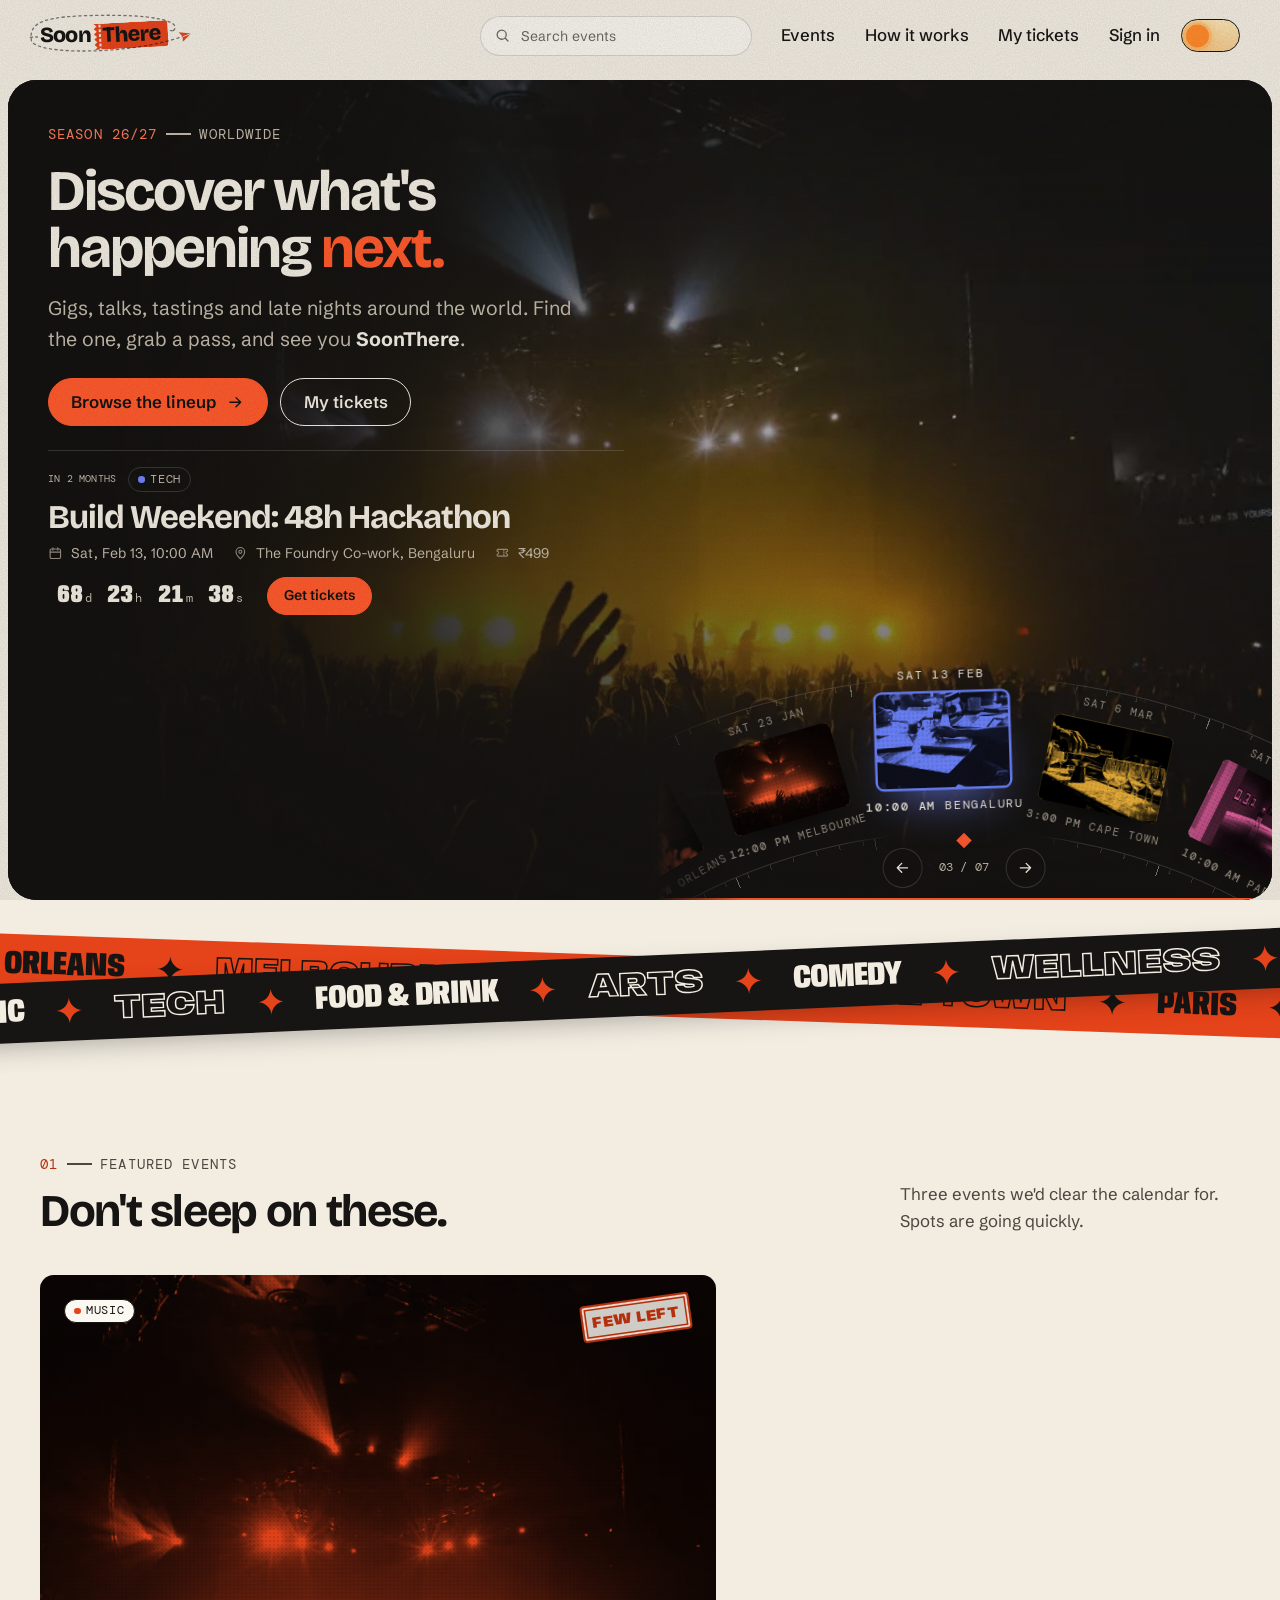
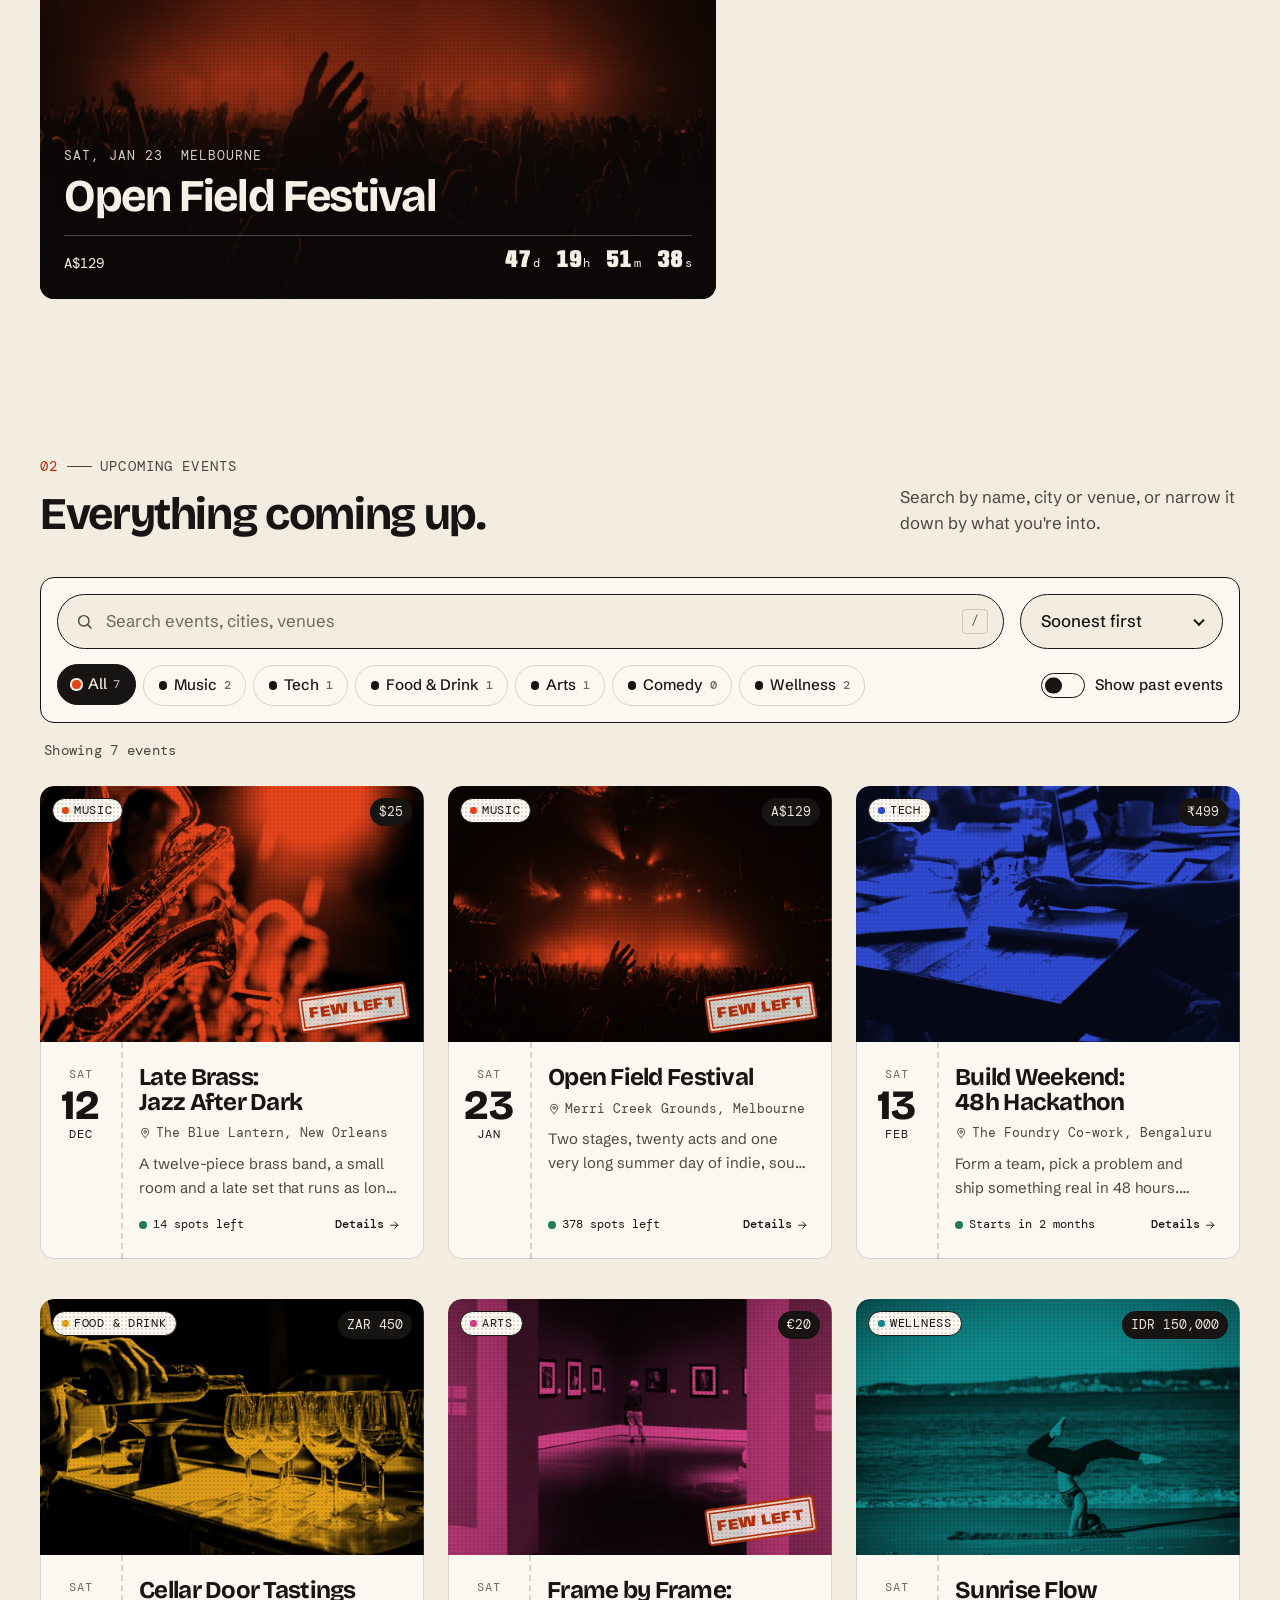
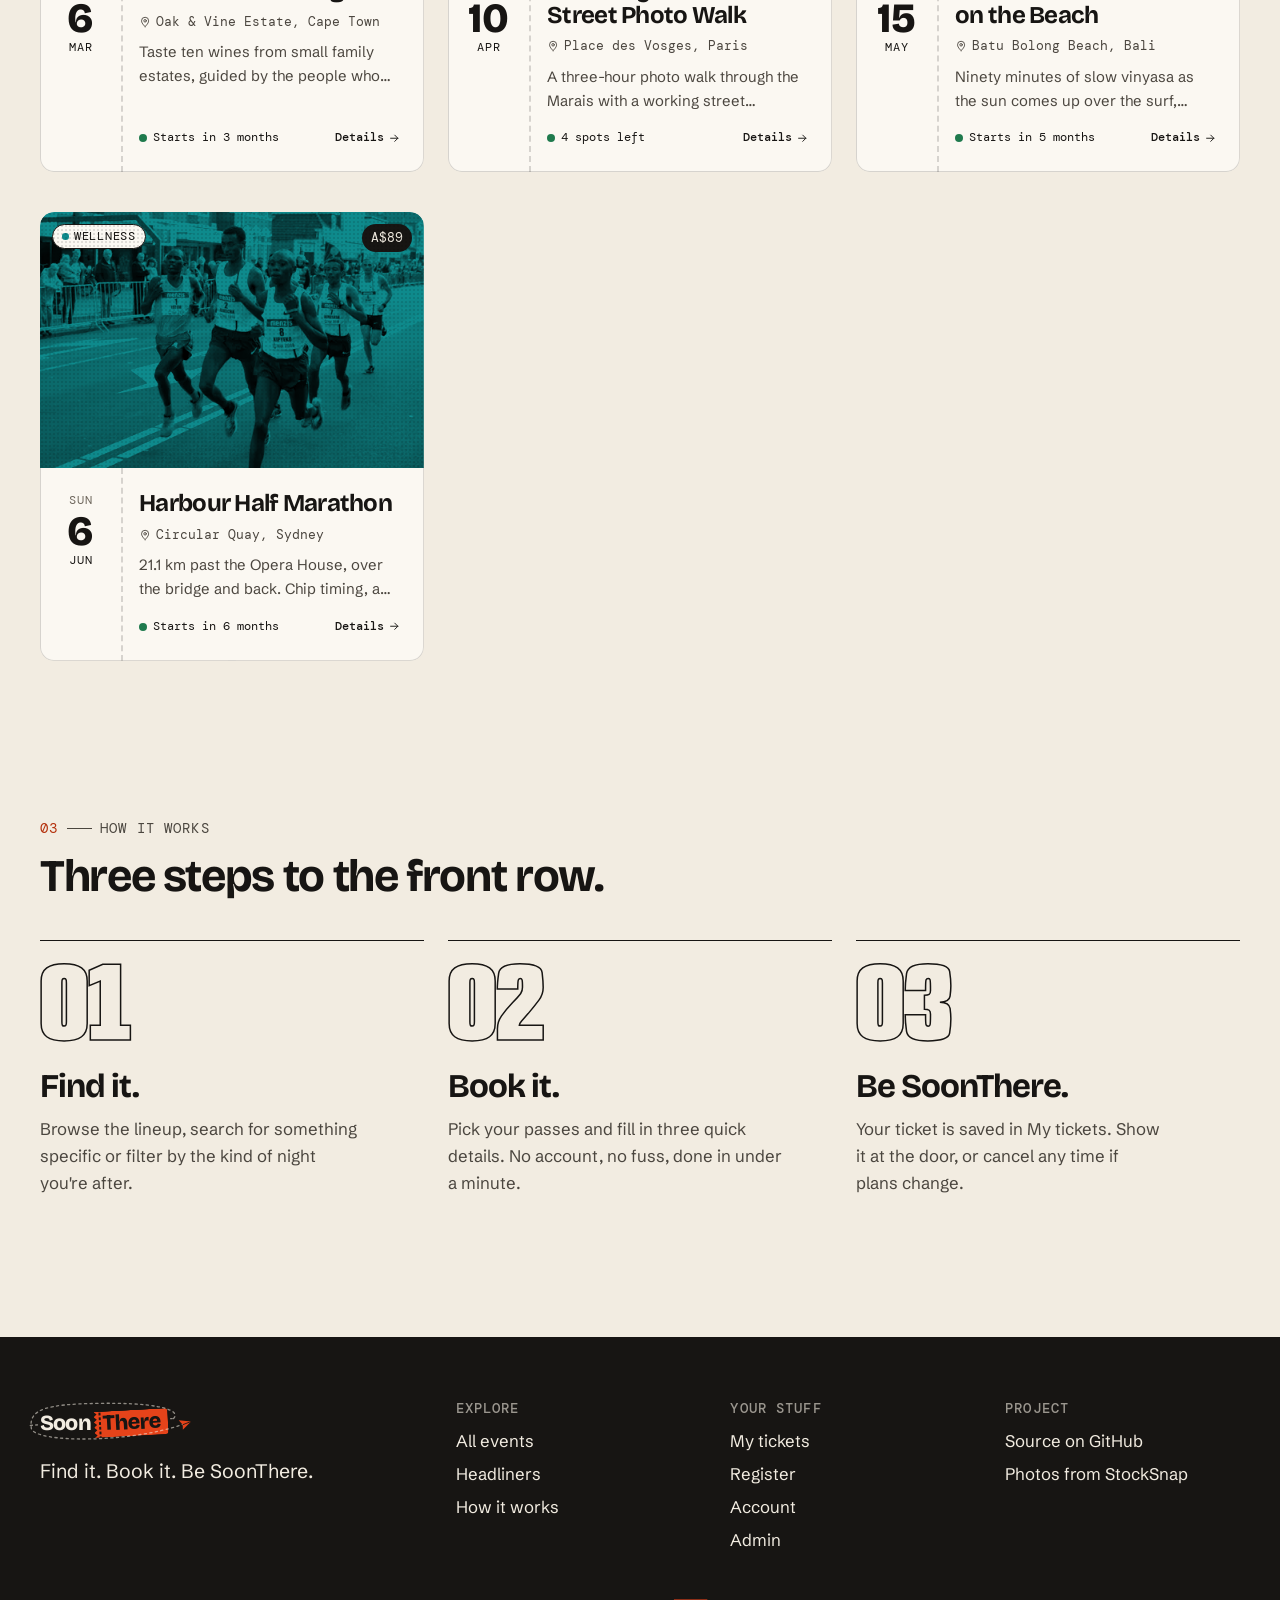
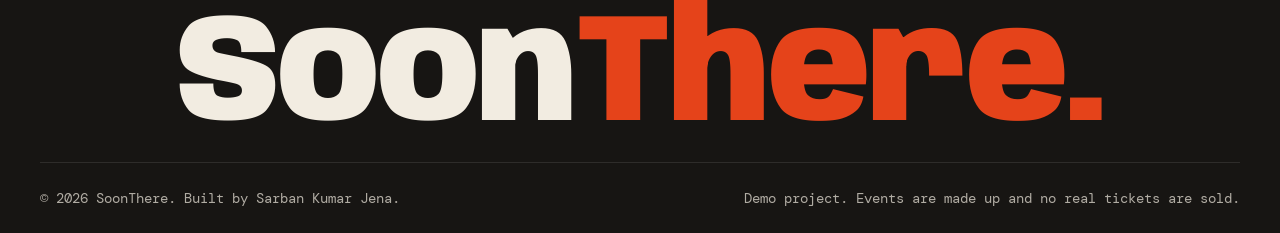
==== commit fd61956c: "validation and accessibility pass, clearer section labels, descriptions on phone cards" ====
--- a/index.html
+++ b/index.html
@@ -37,7 +37,7 @@
   <header class="site-header">
     <div class="container">
       <a class="logo" href="index.html" aria-label="SoonThere home"><span class="logo__word" aria-hidden="true">Soon<span class="logo__ticket">There</span></span><svg class="logo__trail" aria-hidden="true"></svg><svg class="logo__plane" viewBox="0 0 20 20" aria-hidden="true"><path class="logo__wing" d="M1 7.5 19 1 13 18 9.5 11Z"/><path class="logo__fold" d="M9.5 11 19 1"/></svg></a>
-      <form class="header-search" action="index.html" role="search">
+      <form class="header-search" action="index.html" role="search" aria-label="Search the site">
         <label class="visually-hidden" for="header-q">Search events</label>
         <svg width="20" height="20" viewBox="0 0 24 24" fill="none" stroke="currentColor" stroke-width="1.8" stroke-linecap="round" aria-hidden="true"><circle cx="11" cy="11" r="6.5"/><path d="m20 20-4.2-4.2"/></svg>
         <input type="search" id="header-q" name="q" placeholder="Search events" autocomplete="off" enterkeyhint="search" role="combobox" aria-autocomplete="list" aria-expanded="false" aria-controls="header-results">
@@ -70,10 +70,7 @@
   <main id="main">
     <section class="hero" aria-labelledby="hero-title">
       <div class="stage" id="stage">
-        <div class="stage__backdrop" id="stage-backdrop" aria-hidden="true">
-          <img alt="" class="is-on">
-          <img alt="">
-        </div>
+        <div class="stage__backdrop" id="stage-backdrop" aria-hidden="true"></div>
 
         <div class="container stage__top">
           <div class="hero__copy">
@@ -119,7 +116,7 @@
       <div class="container">
         <div class="section-head" data-reveal>
           <div>
-            <p class="eyebrow"><span>01</span><span>Headliners</span></p>
+            <p class="eyebrow"><span>01</span><span>Featured events</span></p>
             <h2 id="featured-title">Don't sleep on these.</h2>
           </div>
           <p>Three events we'd clear the calendar for. Spots are going quickly.</p>
@@ -132,13 +129,13 @@
       <div class="container">
         <div class="section-head" data-reveal>
           <div>
-            <p class="eyebrow"><span>02</span><span>The lineup</span></p>
+            <p class="eyebrow"><span>02</span><span>Upcoming events</span></p>
             <h2 id="lineup-title">Everything coming up.</h2>
           </div>
           <p>Search by name, city or venue, or narrow it down by what you're into.</p>
         </div>
 
-        <form class="filters" id="filters" role="search" data-reveal>
+        <form class="filters" id="filters" role="search" aria-label="Filter the lineup" data-reveal>
           <div class="filters__row">
             <div class="search-field">
               <label class="visually-hidden" for="search">Search events</label>
@@ -210,7 +207,7 @@
           <p class="footer-tagline">Find it. Book it. Be SoonThere.</p>
         </div>
         <div>
-          <h3>Explore</h3>
+          <h2>Explore</h2>
           <ul role="list">
             <li><a href="index.html#lineup">All events</a></li>
             <li><a href="index.html#featured">Headliners</a></li>
@@ -218,7 +215,7 @@
           </ul>
         </div>
         <div>
-          <h3>Your stuff</h3>
+          <h2>Your stuff</h2>
           <ul role="list">
             <li><a href="tickets.html">My tickets</a></li>
             <li><a href="register.html">Register</a></li>
@@ -227,7 +224,7 @@
           </ul>
         </div>
         <div>
-          <h3>Project</h3>
+          <h2>Project</h2>
           <ul role="list">
             <li><a href="https://github.com/sarbankumarjena/soonthere">Source on GitHub</a></li>
             <li><a href="https://stocksnap.io">Photos from StockSnap</a></li>
--- a/css/layout.css
+++ b/css/layout.css
@@ -883,7 +883,7 @@
   gap: var(--space-xl);
 }
 
-.footer-grid h3 {
+.footer-grid h2 {
   margin-bottom: var(--space-s);
   font-family: var(--font-mono);
   font-size: var(--step--1);
--- a/css/pages.css
+++ b/css/pages.css
@@ -2975,15 +2975,9 @@
 .btn-danger {
   --btn-bg: transparent;
   --btn-fg: var(--danger);
+  --btn-fill: var(--danger);
+  --btn-fill-fg: var(--paper);
   border-color: var(--danger);
-}
-
-.btn-danger::before {
-  background: var(--danger);
-}
-
-.btn-danger:hover {
-  color: var(--paper);
 }
 
 @media (max-width: 860px) {
@@ -3965,9 +3959,18 @@
     font-size: var(--step-0);
   }
 
-  .card-grid .ticket-card__summary,
   .card-grid .ticket-card__cta {
     display: none;
+  }
+
+  /* the short description stays, cut to two lines */
+  .card-grid .ticket-card__summary {
+    display: -webkit-box;
+    overflow: hidden;
+    font-size: 0.78rem;
+    line-height: 1.4;
+    -webkit-box-orient: vertical;
+    -webkit-line-clamp: 2;
   }
 
   .card-grid .ticket-card__venue {
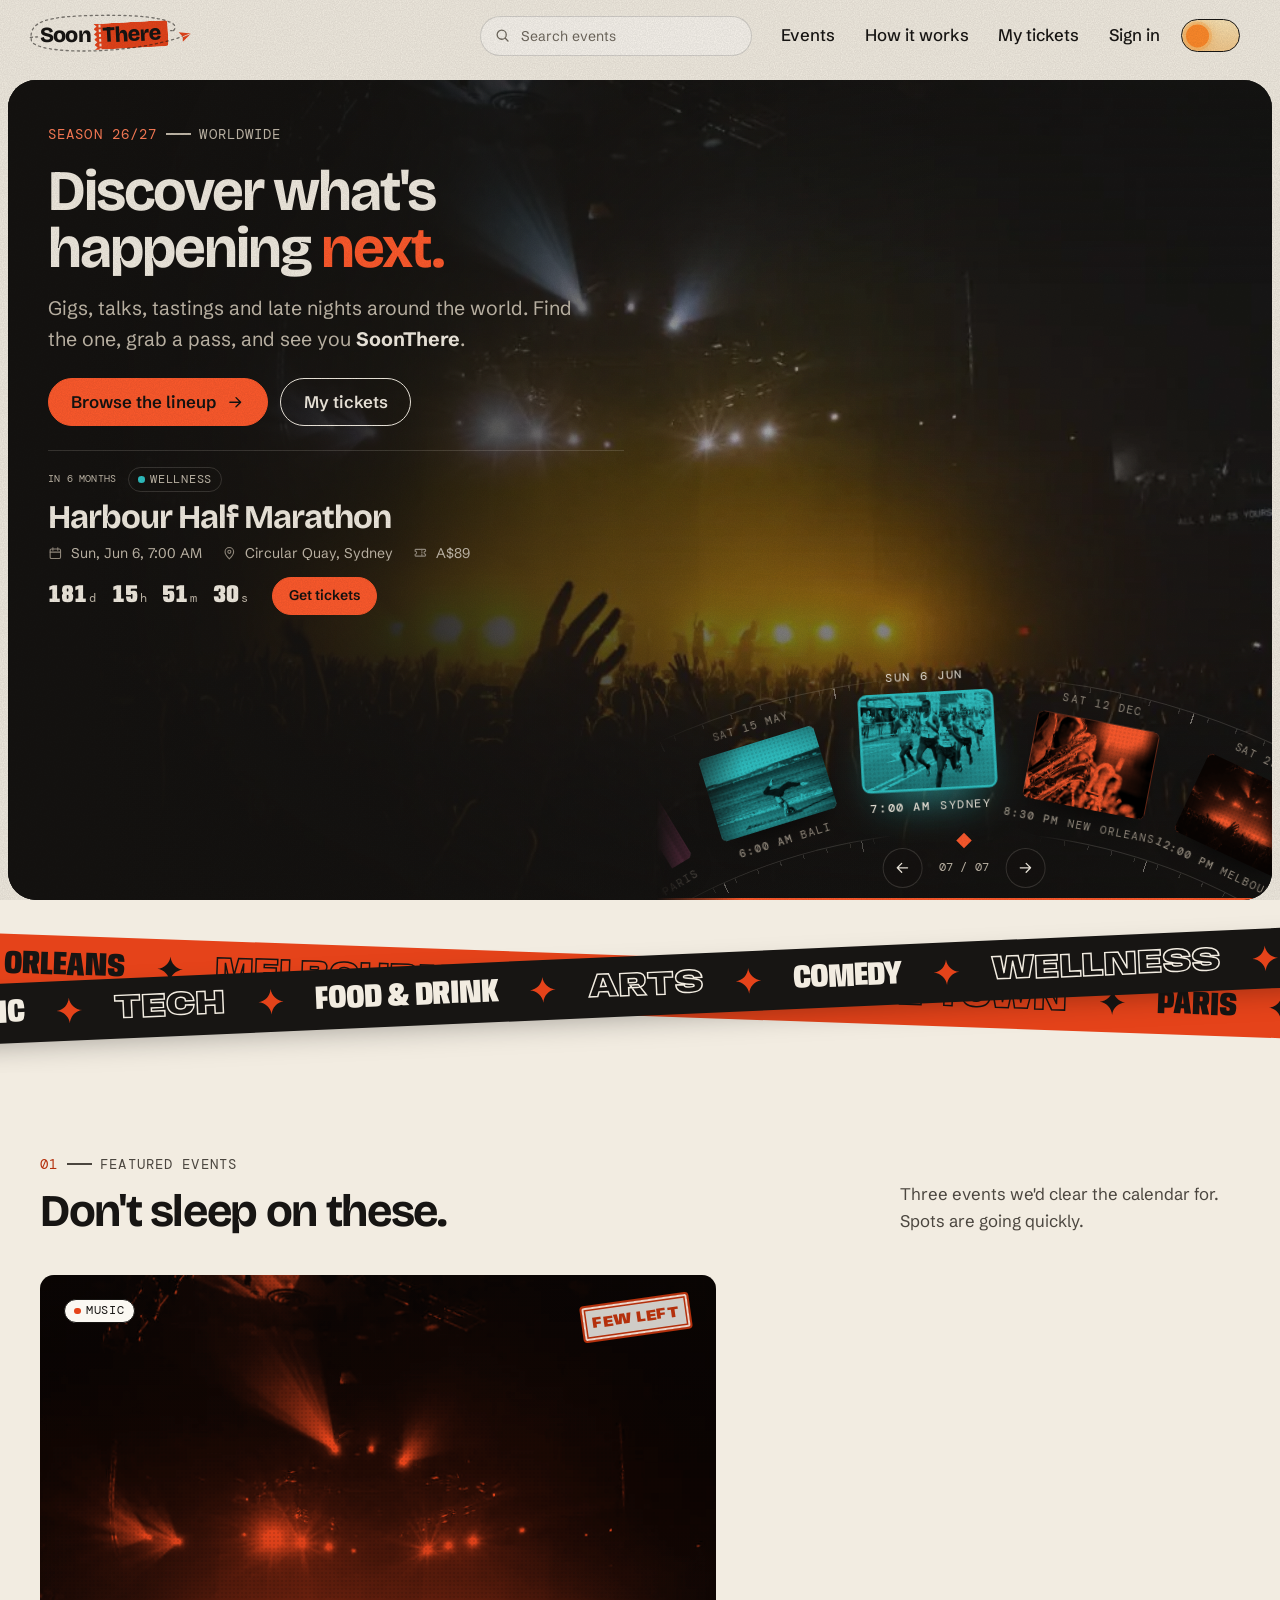
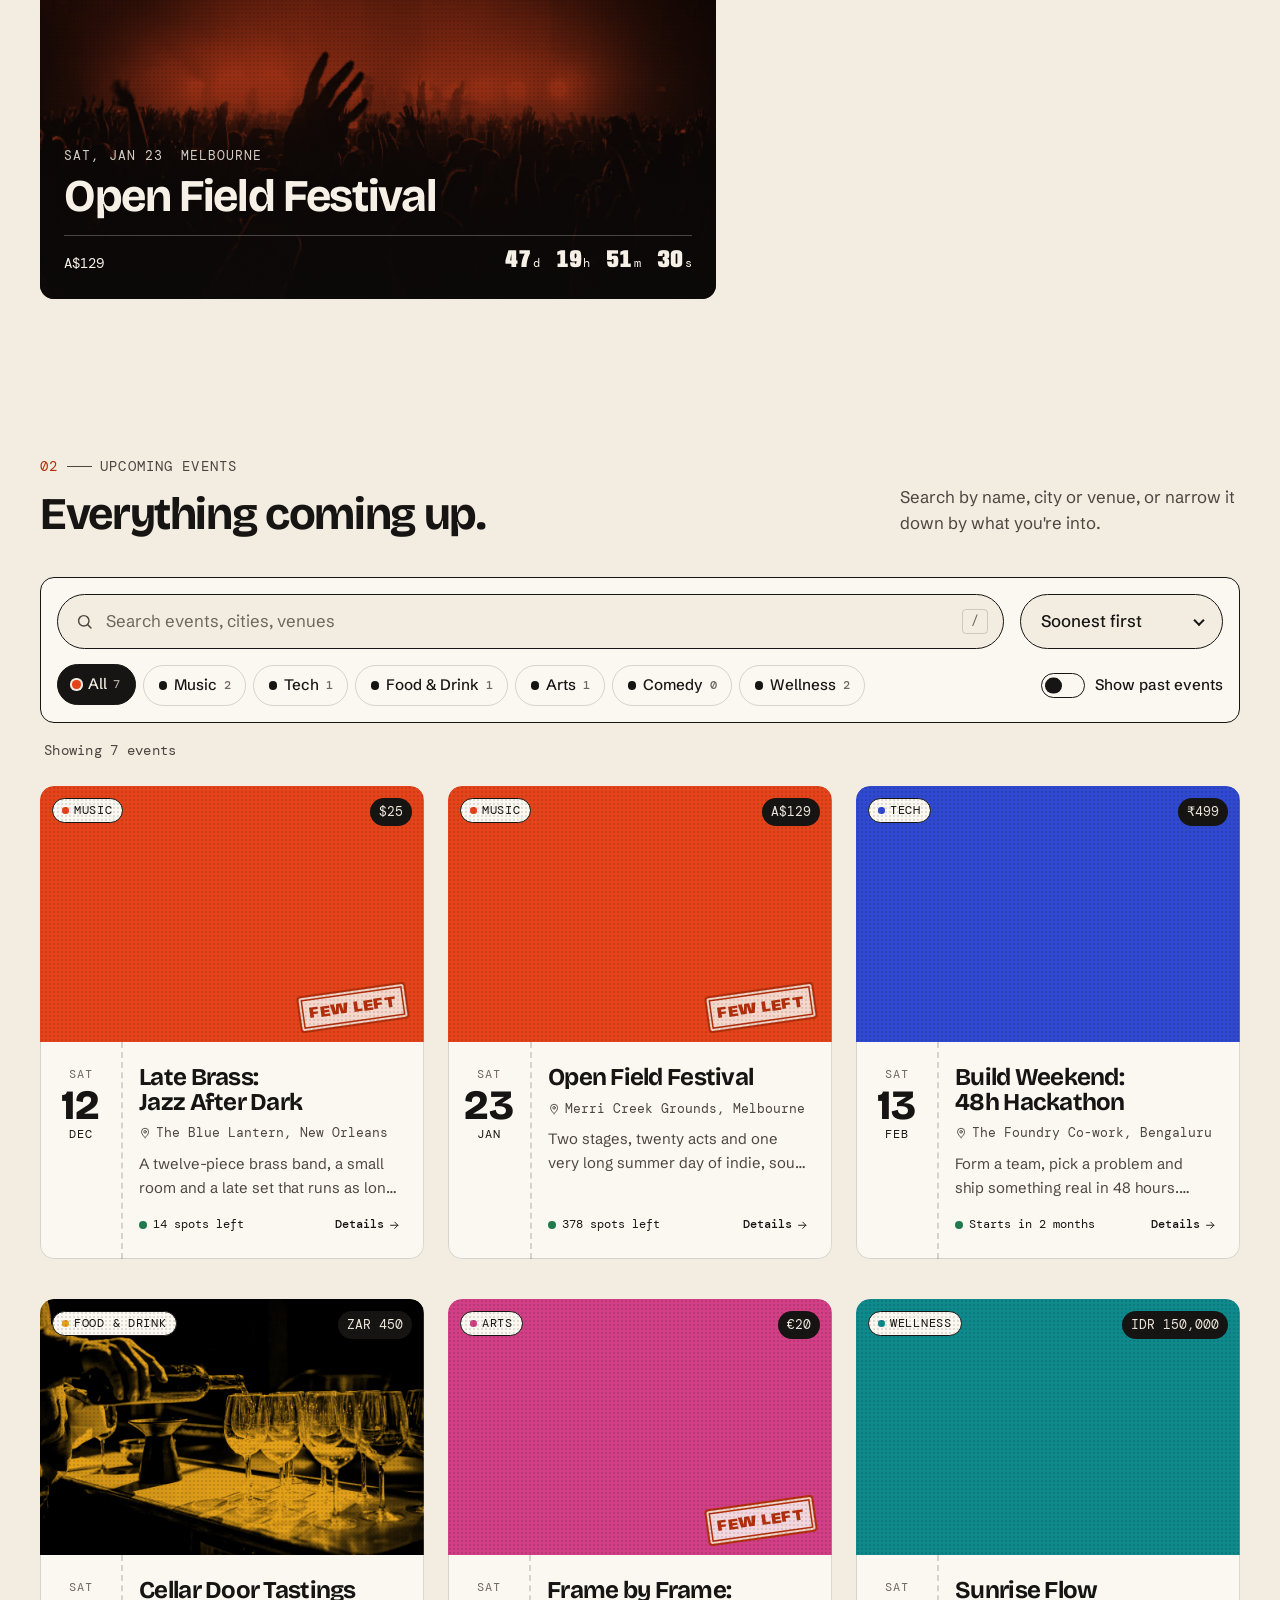
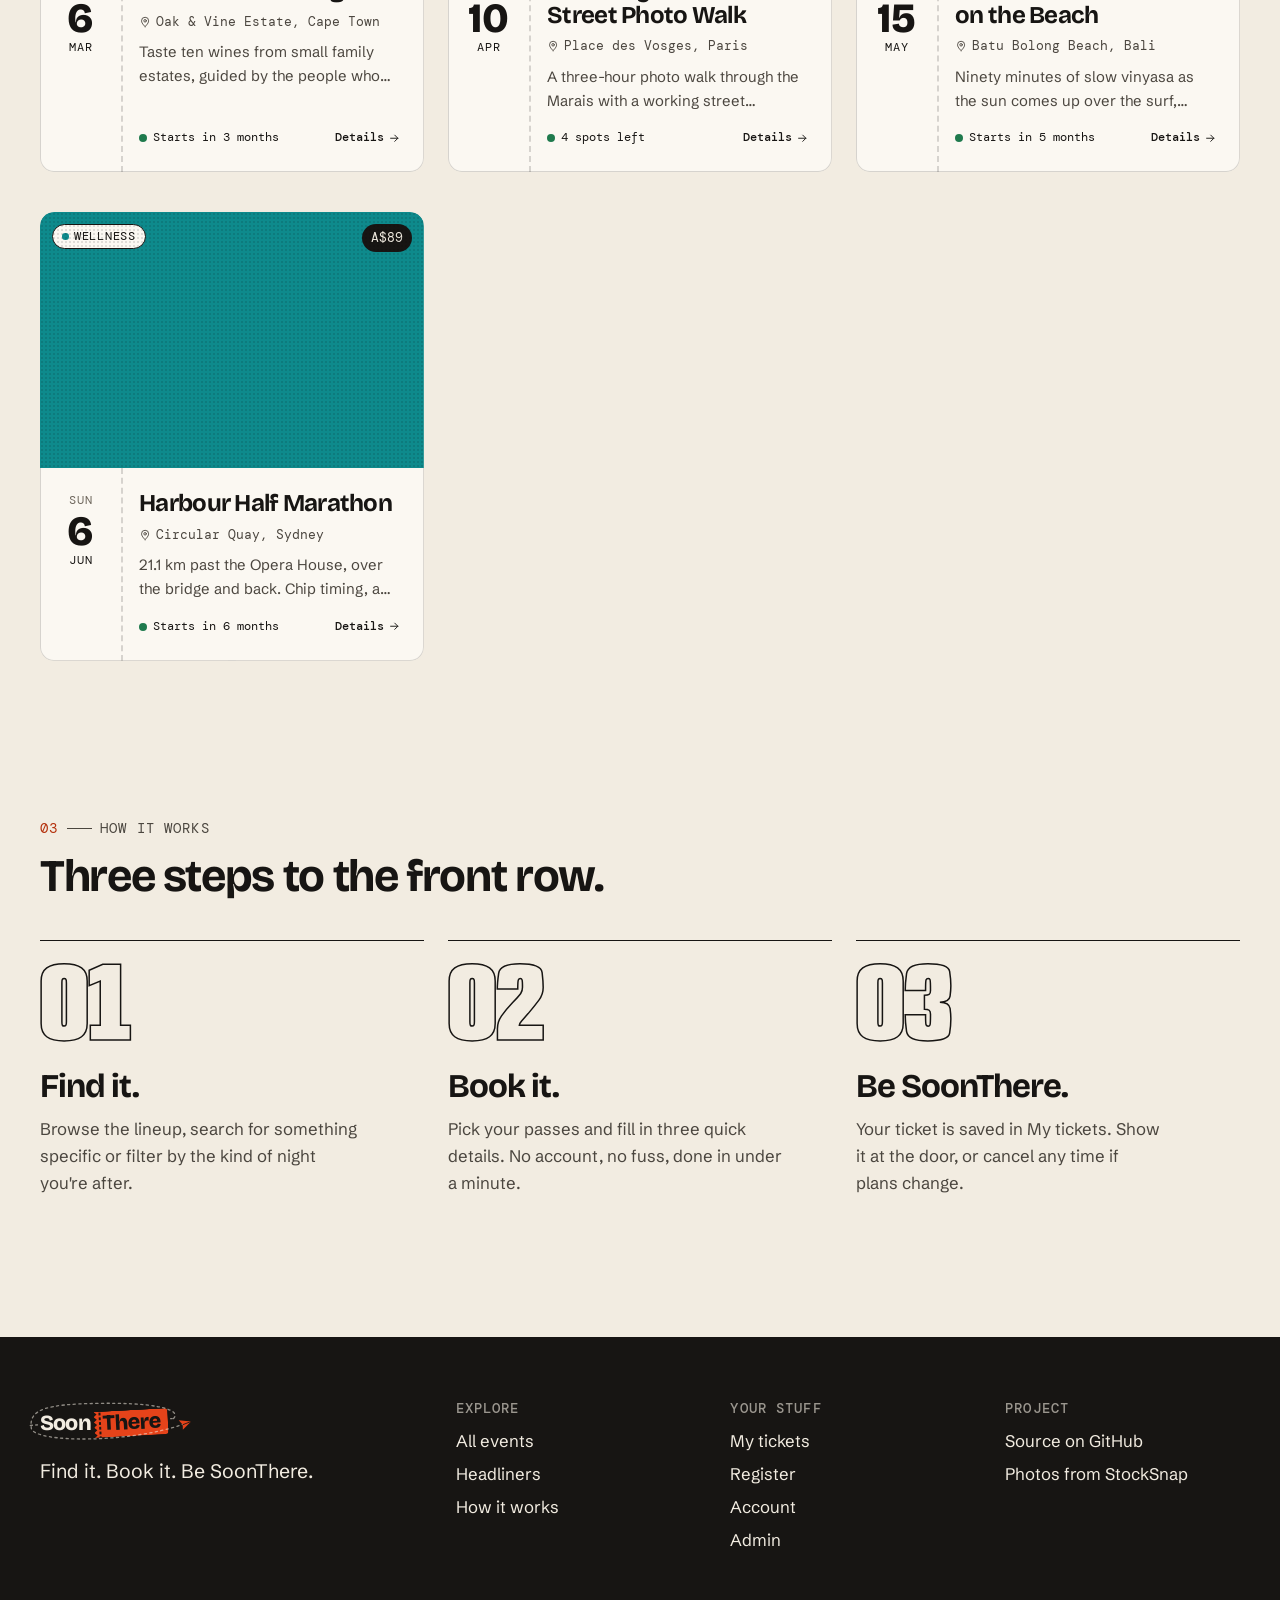
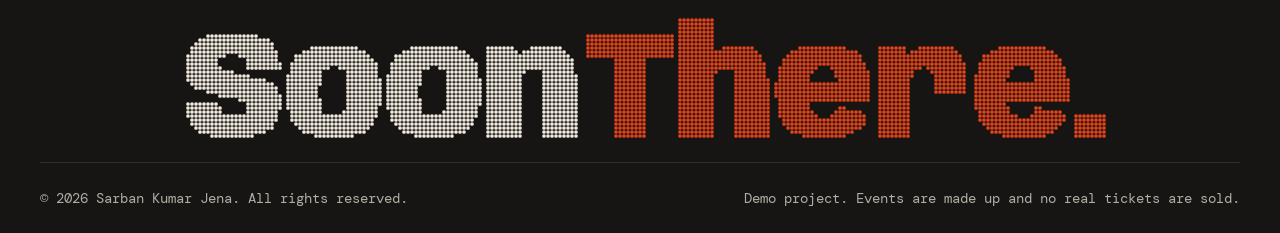
==== commit c4131ee9: "footer wordmark as a crowd that gathers round the pointer, calmer magnetic buttons, clearer hovers i" ====
--- a/index.html
+++ b/index.html
@@ -199,7 +199,7 @@
     </section>
   </main>
 
-  <footer class="site-footer" data-stretch-area>
+  <footer class="site-footer">
     <div class="container">
       <div class="footer-grid">
         <div>
@@ -231,9 +231,9 @@
           </ul>
         </div>
       </div>
-      <p class="footer-big" data-stretch data-accent-from="4" data-min="55" data-max="150">SoonThere.</p>
+      <p class="footer-big">Soon<span class="is-accent">There.</span></p>
       <div class="footer-bottom">
-        <span>© <span data-year>2026</span> SoonThere. Built by Sarban Kumar Jena.</span>
+        <span>© <span data-year>2026</span> Sarban Kumar Jena. All rights reserved.</span>
         <span>Demo project. Events are made up and no real tickets are sold.</span>
       </div>
     </div>
--- a/css/base.css
+++ b/css/base.css
@@ -10,6 +10,8 @@
   --accent: #e5431a;
   --accent-text: #b4300c;
   --on-accent: #171513;
+  --accent-deep: #c23812;
+  --on-accent-deep: #fff7ee;
   --success: #1f7a4d;
   --danger: #b42318;
   --grain-opacity: 0.09;
@@ -69,6 +71,8 @@
   --accent: #ff5a2c;
   --accent-text: #ff7d57;
   --on-accent: #13110f;
+  --accent-deep: #ff7a4f;
+  --on-accent-deep: #13110f;
   --success: #4cc38a;
   --danger: #ff6b5e;
   --grain-opacity: 0.06;
--- a/css/layout.css
+++ b/css/layout.css
@@ -193,7 +193,7 @@
 }
 
 .nav-links a:hover {
-  background: var(--paper-2);
+  background: color-mix(in srgb, var(--ink) 9%, transparent);
 }
 
 .nav-links a[aria-current="page"]::after {
@@ -263,7 +263,7 @@
 }
 
 .icon-btn:hover {
-  background: var(--paper-2);
+  background: color-mix(in srgb, var(--ink) 9%, transparent);
 }
 
 .icon-btn:active {
@@ -591,7 +591,7 @@
 
 .header-search__option[aria-selected="true"],
 .header-search__all[aria-selected="true"] {
-  background: var(--paper-2);
+  background: color-mix(in srgb, var(--ink) 9%, transparent);
 }
 
 .header-search__option img {
@@ -873,7 +873,7 @@
   text-decoration: none;
 }
 
-.site-footer a:hover {
+.site-footer a:not(.logo):hover {
   text-decoration: underline;
 }
 
@@ -919,11 +919,25 @@
 }
 
 .footer-big {
-  --base-w: 92;
+  position: relative;
+  font-variation-settings: "wdth" 92;
 }
 
 .footer-big .is-accent {
   color: var(--accent);
+}
+
+/* once the dots are drawn, the real text stays for screen readers but isn't painted */
+.footer-big.has-crowd,
+.footer-big.has-crowd .is-accent {
+  -webkit-text-fill-color: transparent;
+}
+
+.footer-big .crowd {
+  position: absolute;
+  left: 0;
+  width: 100%;
+  pointer-events: none;
 }
 
 .footer-bottom {
--- a/css/components.css
+++ b/css/components.css
@@ -1,19 +1,10 @@
-.word {
-  display: inline-block;
-  white-space: nowrap;
-}
-
-.letter {
-  display: inline-block;
-  font-variation-settings: "wdth" var(--w, var(--base-w, 75));
-  transition: font-variation-settings 0.6s var(--ease-out), color 0.3s ease;
-}
-
 /* buttons */
 
 .btn {
   --btn-bg: var(--ink);
   --btn-fg: var(--paper);
+  --btn-fill: var(--accent);
+  --btn-fill-fg: var(--on-accent);
   position: relative;
   display: inline-flex;
   align-items: center;
@@ -31,26 +22,38 @@
   border-radius: 999px;
   overflow: hidden;
   isolation: isolate;
-  transition: transform 0.25s var(--ease-out), translate 0.3s var(--ease-out), color 0.25s ease;
-}
-
+  transition: transform 0.25s var(--ease-out), translate 0.3s var(--ease-out), color 0.3s ease, border-color 0.3s ease, box-shadow 0.4s ease;
+}
+
+/* on hover the fill spreads out in a circle from wherever the pointer came in,
+   and draws back towards wherever it leaves (--x and --y are set in app.js) */
 .btn::before {
   content: "";
   position: absolute;
-  inset: 0;
+  left: var(--x, 50%);
+  top: var(--y, 50%);
   z-index: -1;
-  background: var(--accent);
-  border-radius: inherit;
-  transform: translateY(101%);
-  transition: transform 0.4s var(--ease-out);
-}
-
-.btn:hover::before {
-  transform: none;
-}
-
-.btn:hover {
-  color: var(--on-accent);
+  width: calc(220% + 3rem);
+  aspect-ratio: 1;
+  border-radius: 50%;
+  background: var(--btn-fill);
+  translate: -50% -50%;
+  scale: 0;
+  transition: scale 0.55s var(--ease-out);
+  pointer-events: none;
+}
+
+/* touch screens keep :hover after a tap, so the fill is only for real pointers */
+@media (hover: hover) {
+  .btn:hover::before {
+    scale: 1;
+  }
+
+  .btn:hover {
+    color: var(--btn-fill-fg);
+    border-color: var(--btn-fill);
+    box-shadow: 0 10px 22px -14px var(--btn-fill);
+  }
 }
 
 .btn:active {
@@ -71,28 +74,16 @@
 .btn-accent {
   --btn-bg: var(--accent);
   --btn-fg: var(--on-accent);
-}
-
-.btn-accent::before {
-  background: var(--ink);
-}
-
-.btn-accent:hover {
-  color: var(--paper);
+  --btn-fill: var(--accent-deep);
+  --btn-fill-fg: var(--on-accent-deep);
 }
 
 .btn-ghost {
   --btn-bg: transparent;
   --btn-fg: var(--ink);
+  --btn-fill: var(--ink);
+  --btn-fill-fg: var(--paper);
   border-color: var(--line-strong);
-}
-
-.btn-ghost::before {
-  background: var(--ink);
-}
-
-.btn-ghost:hover {
-  color: var(--paper);
 }
 
 .btn-small {
--- a/css/pages.css
+++ b/css/pages.css
@@ -1,9 +1,3 @@
-@property --base-w {
-  syntax: "<number>";
-  inherits: true;
-  initial-value: 75;
-}
-
 /* cross-page transitions are switched on by a small inline style in each page's head */
 ::view-transition-group(*) {
   animation-duration: 0.45s;
@@ -2402,26 +2396,6 @@
   position: relative;
 }
 
-/* the two rails */
-.line__track-wrap::before,
-.line__track-wrap::after {
-  content: "";
-  position: absolute;
-  left: 0;
-  right: 0;
-  height: 1px;
-  background: repeating-linear-gradient(90deg, var(--ink-3) 0 2px, transparent 2px 8px);
-  pointer-events: none;
-}
-
-.line__track-wrap::before {
-  top: 2.1rem;
-}
-
-.line__track-wrap::after {
-  bottom: 2.1rem;
-}
-
 .line__track-wrap > .line__track {
   display: flex;
   gap: var(--space-l);
@@ -2437,6 +2411,7 @@
 .stub {
   flex: 0 0 clamp(200px, 22vw, 250px);
   display: grid;
+  grid-template-rows: auto 1fr auto;
   gap: 0.9rem;
   padding-block: 0.55rem;
   scroll-snap-align: center;
@@ -2459,6 +2434,7 @@
 .stub__time::before {
   content: "";
   position: absolute;
+  z-index: 1;
   left: 50%;
   width: 7px;
   height: 7px;
@@ -2474,6 +2450,27 @@
 
 .stub__time::before {
   bottom: calc(100% + 0.5rem);
+}
+
+/* the rails: each ticket carries its own stretch, running through its stops and halfway
+   into the gap on either side, so the rails scroll with the tickets and always meet the stops */
+.stub__date::before,
+.stub__time::after {
+  content: "";
+  position: absolute;
+  left: calc(var(--space-l) / -2);
+  right: calc(var(--space-l) / -2);
+  height: 1px;
+  background: repeating-linear-gradient(90deg, var(--ink-3) 0 2px, transparent 2px 8px);
+  pointer-events: none;
+}
+
+.stub__date::before {
+  top: calc(100% + 0.5rem + 3px);
+}
+
+.stub__time::after {
+  bottom: calc(100% + 0.5rem + 3px);
 }
 
 .stub.is-focused .stub__date,
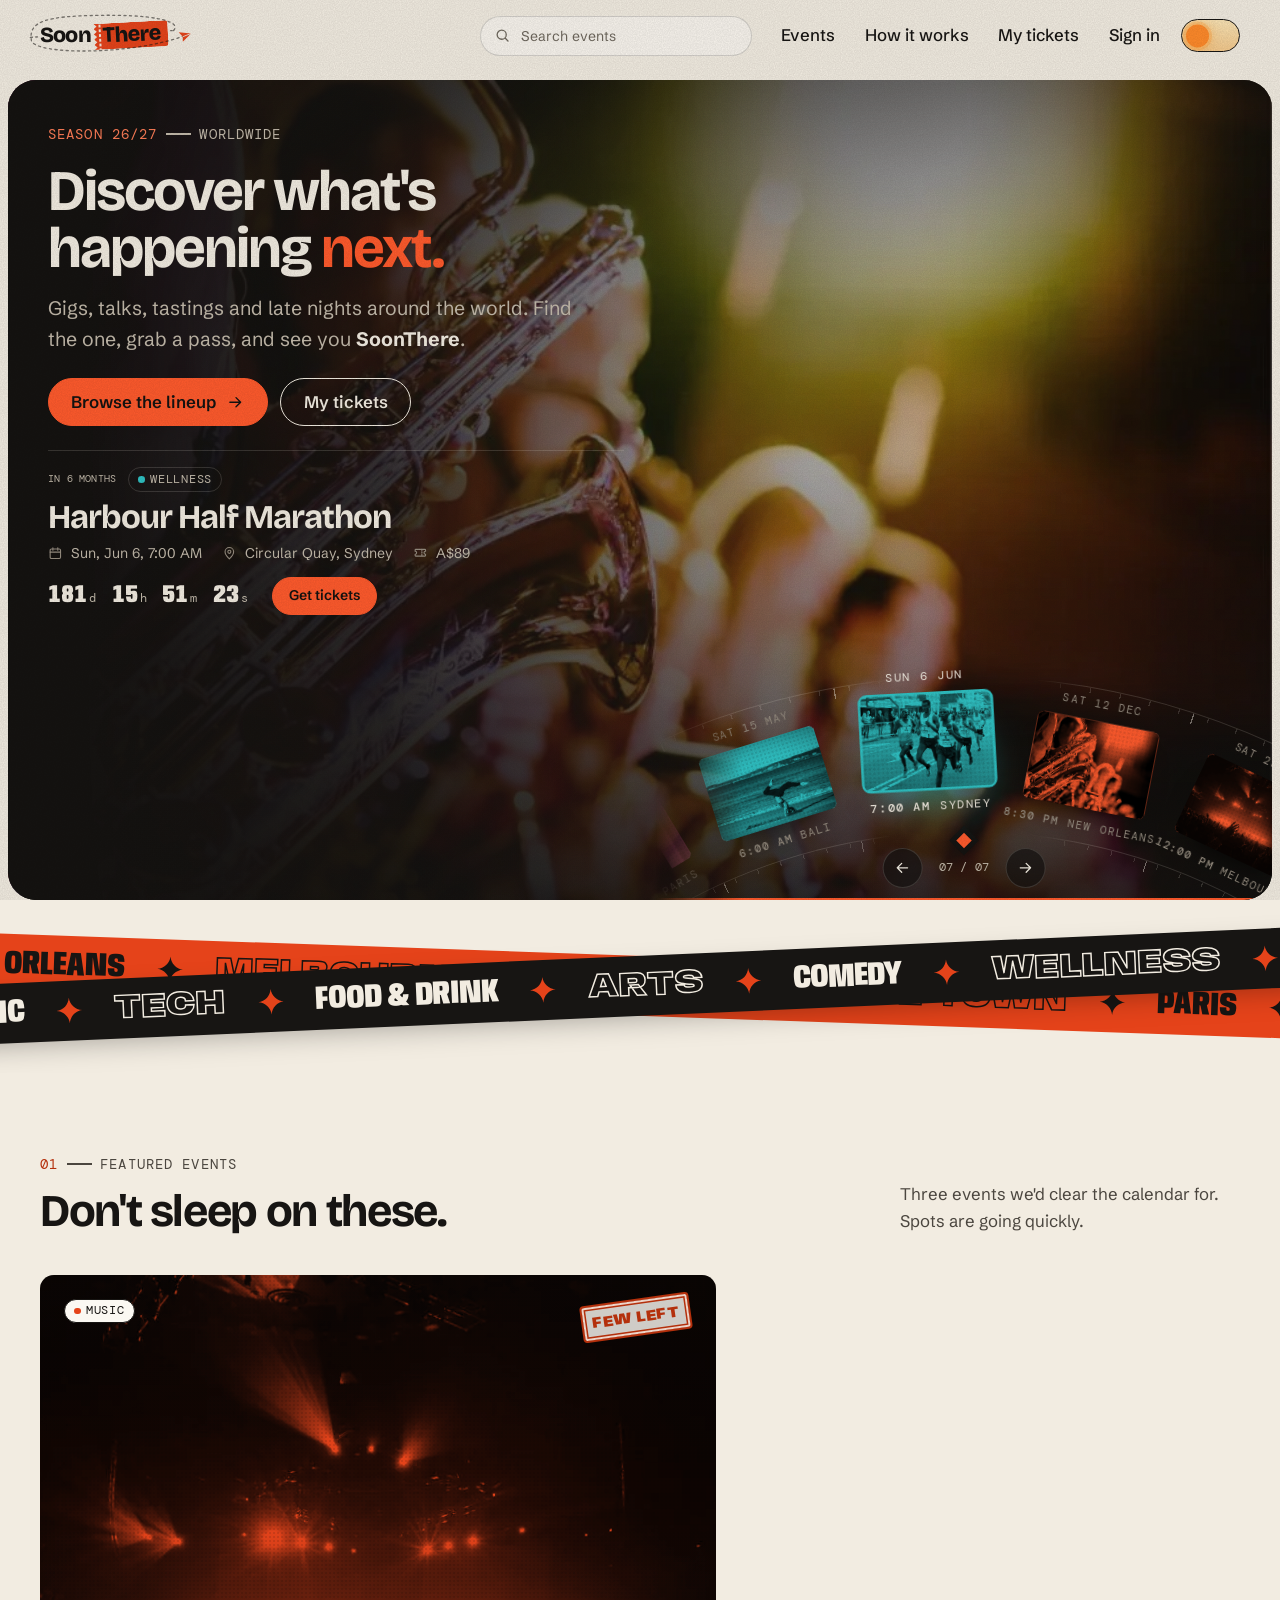
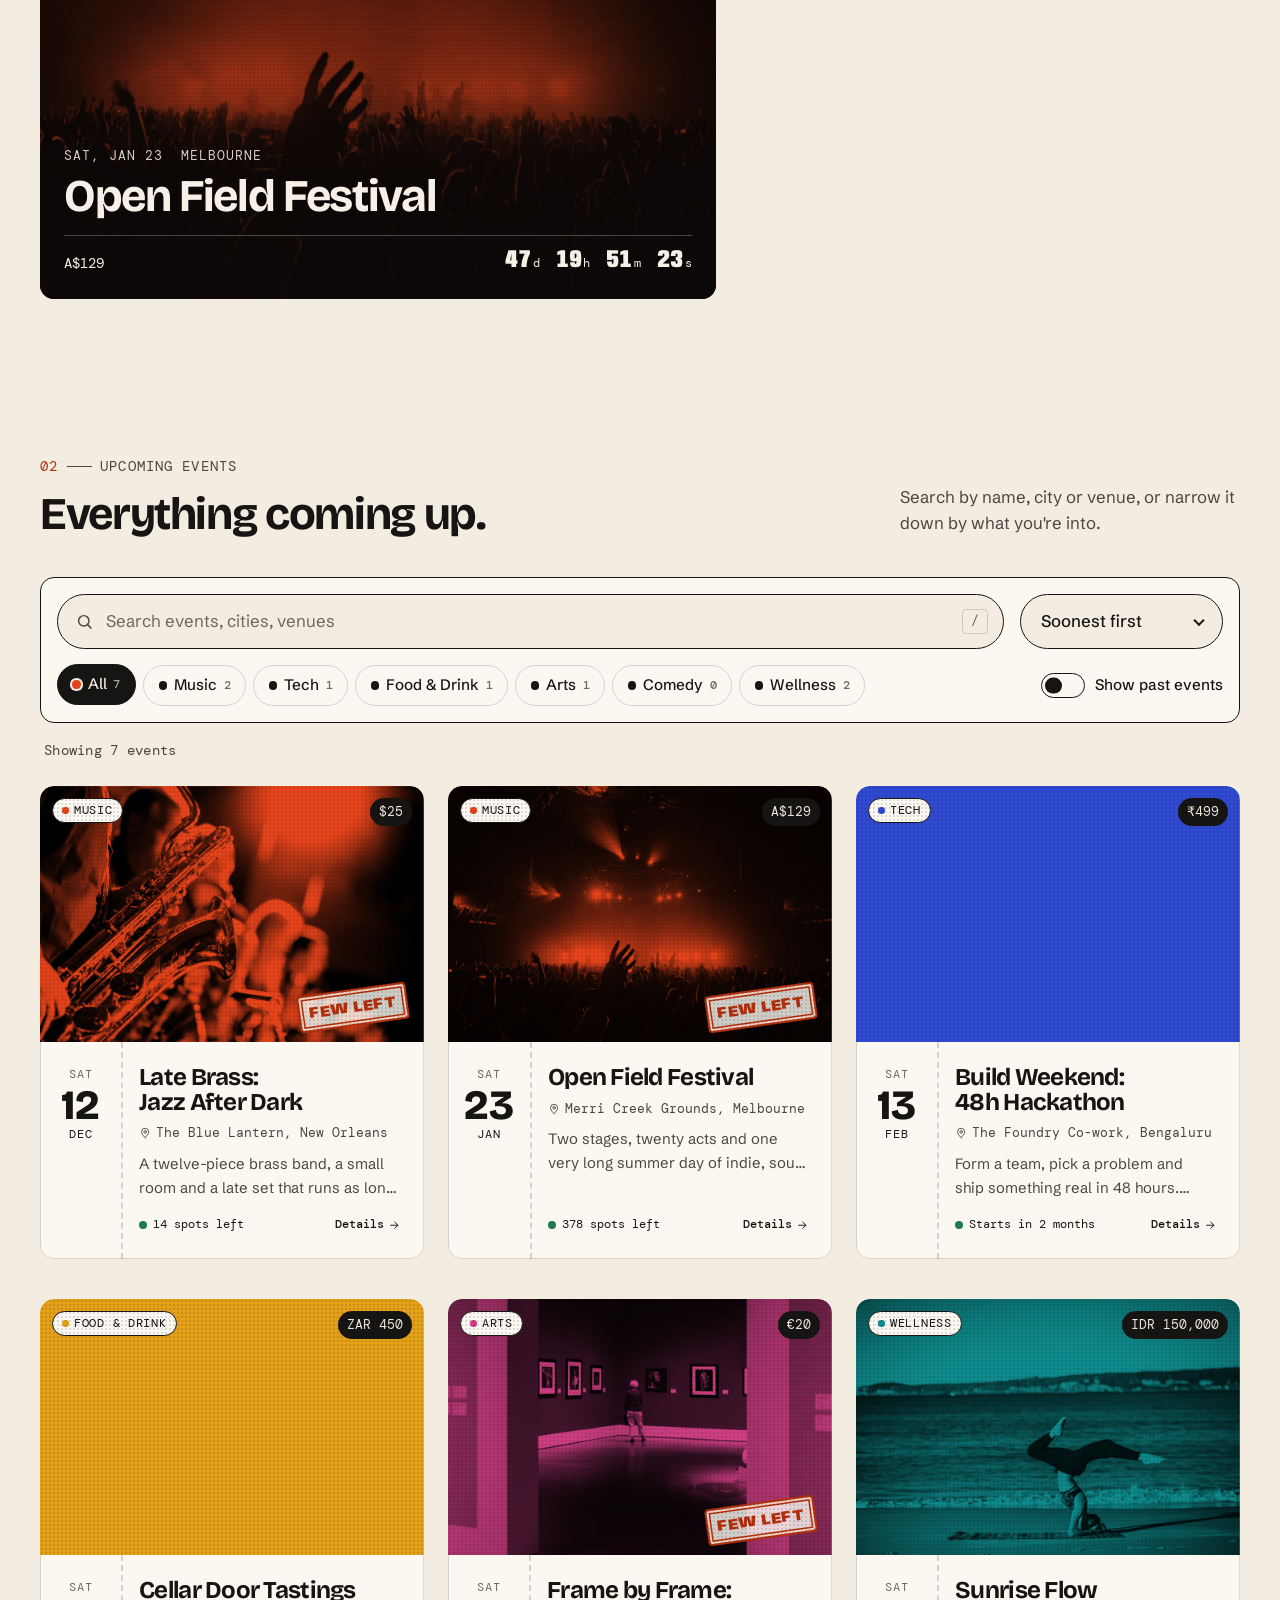
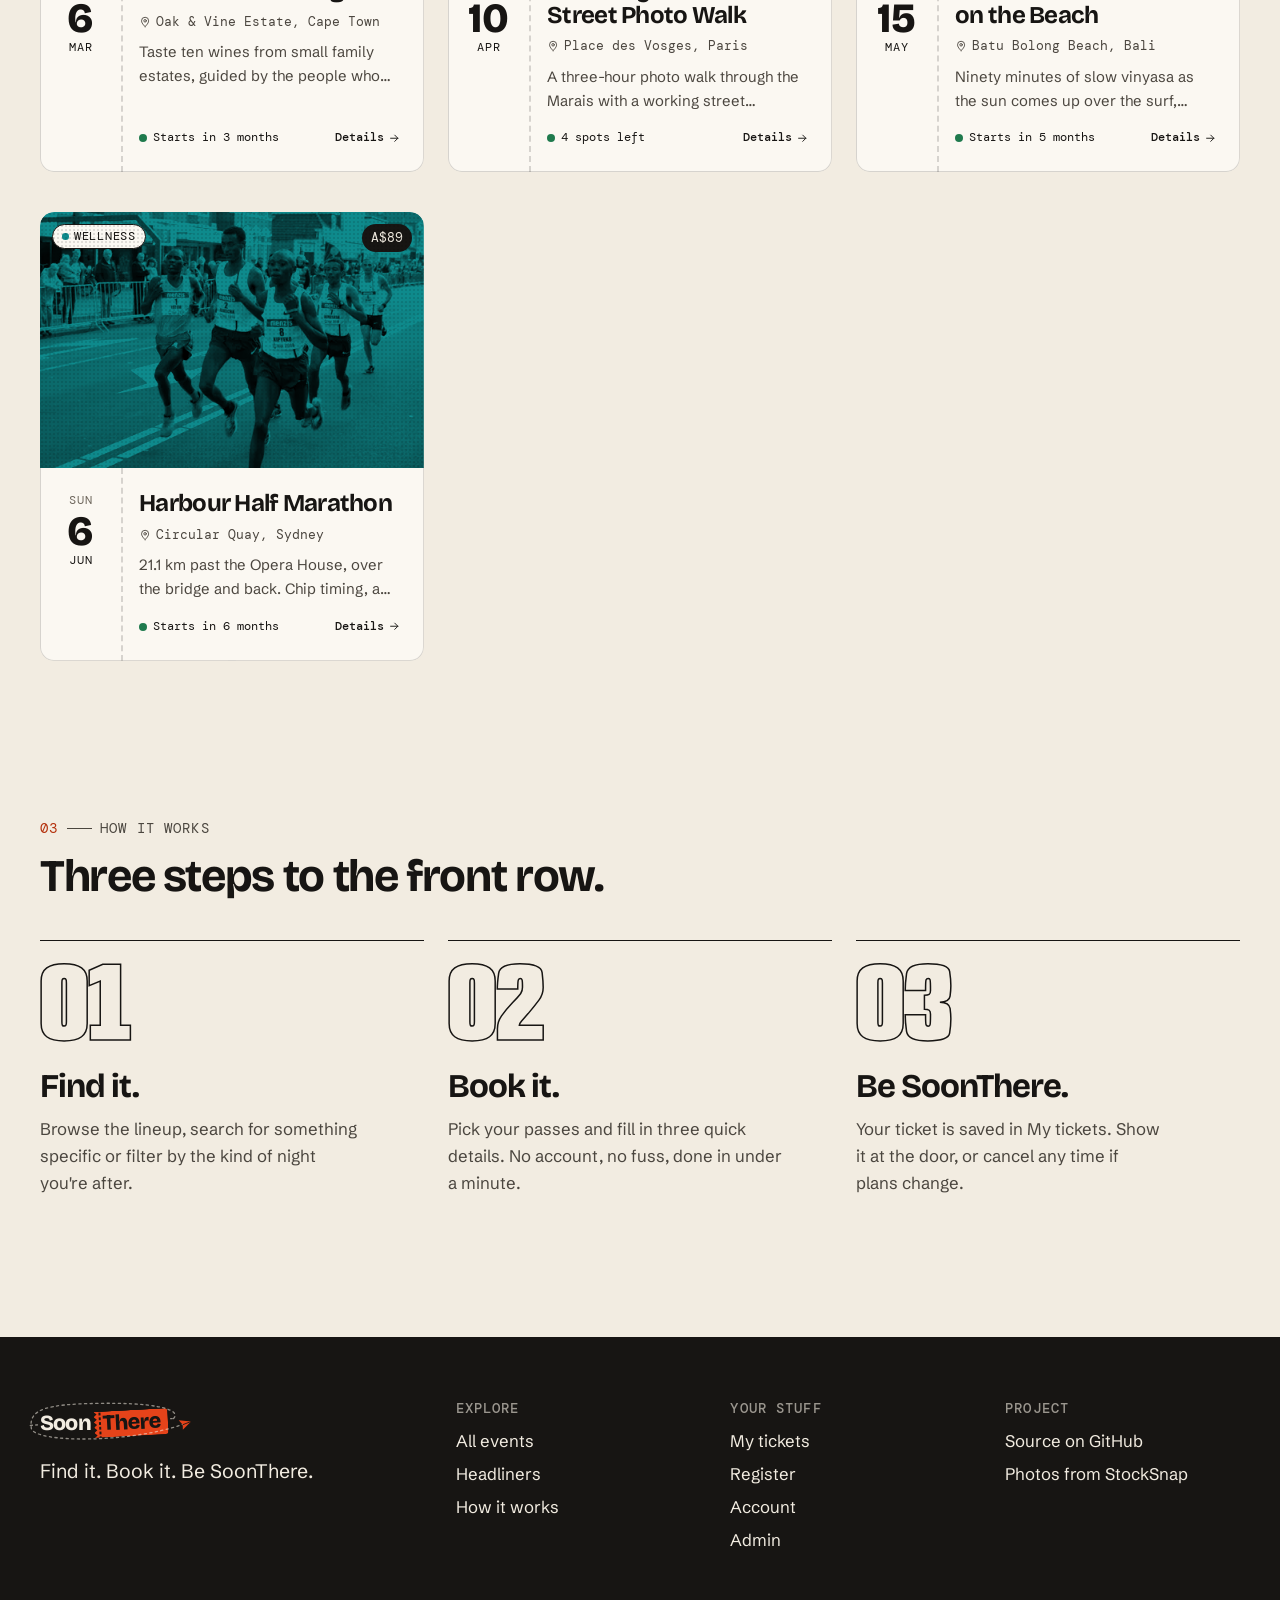
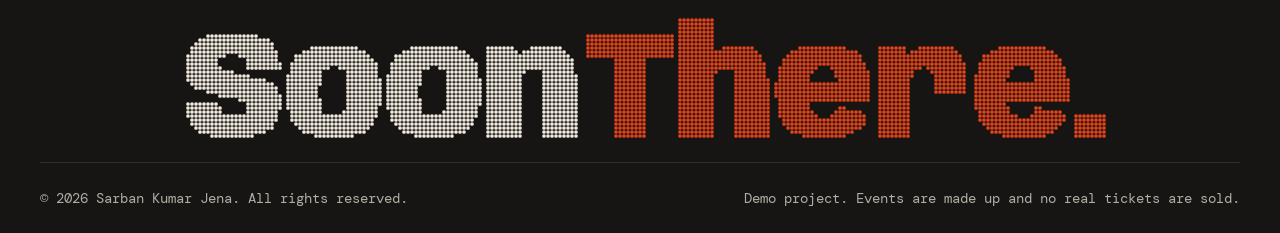
==== commit c2d77619: "stop the hero dial and script-drawn pages from shifting on load, preload modules" ====
--- a/index.html
+++ b/index.html
@@ -30,6 +30,20 @@
   <link rel="stylesheet" href="css/components.css">
   <link rel="stylesheet" href="css/pages.css">
   <script type="module" src="js/pages/home.js"></script>
+  <link rel="modulepreload" href="js/lib/dom.js">
+  <link rel="modulepreload" href="js/lib/storage.js">
+  <link rel="modulepreload" href="js/lib/auth.js">
+  <link rel="modulepreload" href="js/data/events.js">
+  <link rel="modulepreload" href="js/lib/catalog.js">
+  <link rel="modulepreload" href="js/lib/format.js">
+  <link rel="modulepreload" href="js/lib/search.js">
+  <link rel="modulepreload" href="js/components/header-search.js">
+  <link rel="modulepreload" href="js/components/crowd.js">
+  <link rel="modulepreload" href="js/app.js">
+  <link rel="modulepreload" href="js/lib/icons.js">
+  <link rel="modulepreload" href="js/components/card.js">
+  <link rel="modulepreload" href="js/components/countdown.js">
+  <link rel="modulepreload" href="js/components/dial.js">
 </head>
 <body class="page-home">
   <a class="skip-link" href="#main">Skip to content</a>
--- a/css/layout.css
+++ b/css/layout.css
@@ -859,6 +859,18 @@
   }
 }
 
+/* pages drawn by script keep room for their content, so the footer doesn't
+   show up first and then get pushed down */
+#tickets-root:empty,
+#event-root:empty,
+#admin-root:empty {
+  min-height: 100svh;
+}
+
+#account-panel:empty {
+  min-height: 34rem;
+}
+
 /* footer */
 
 .site-footer {
--- a/css/pages.css
+++ b/css/pages.css
@@ -364,6 +364,11 @@
   pointer-events: none;
 }
 
+/* hidden until the script has sized the wheel, so they don't jump into place */
+.dial:not(.is-measured) .dial__rings {
+  visibility: hidden;
+}
+
 /* the rings fade out around the centre card so its date and time read cleanly;
    the mask stays put while the rings turn, so each card gets its ticks back as it moves on */
 .dial__rings {
@@ -542,7 +547,8 @@
       linear-gradient(180deg, color-mix(in srgb, var(--paper) 50%, transparent), transparent 25%);
   }
 
-  .dial.is-docked {
+  /* matches the dockMode query in dial.js, so it sits in place from the first paint */
+  .dial {
     --card-w: clamp(120px, 9vw, 150px);
     --top: 3.4rem;
     position: absolute;
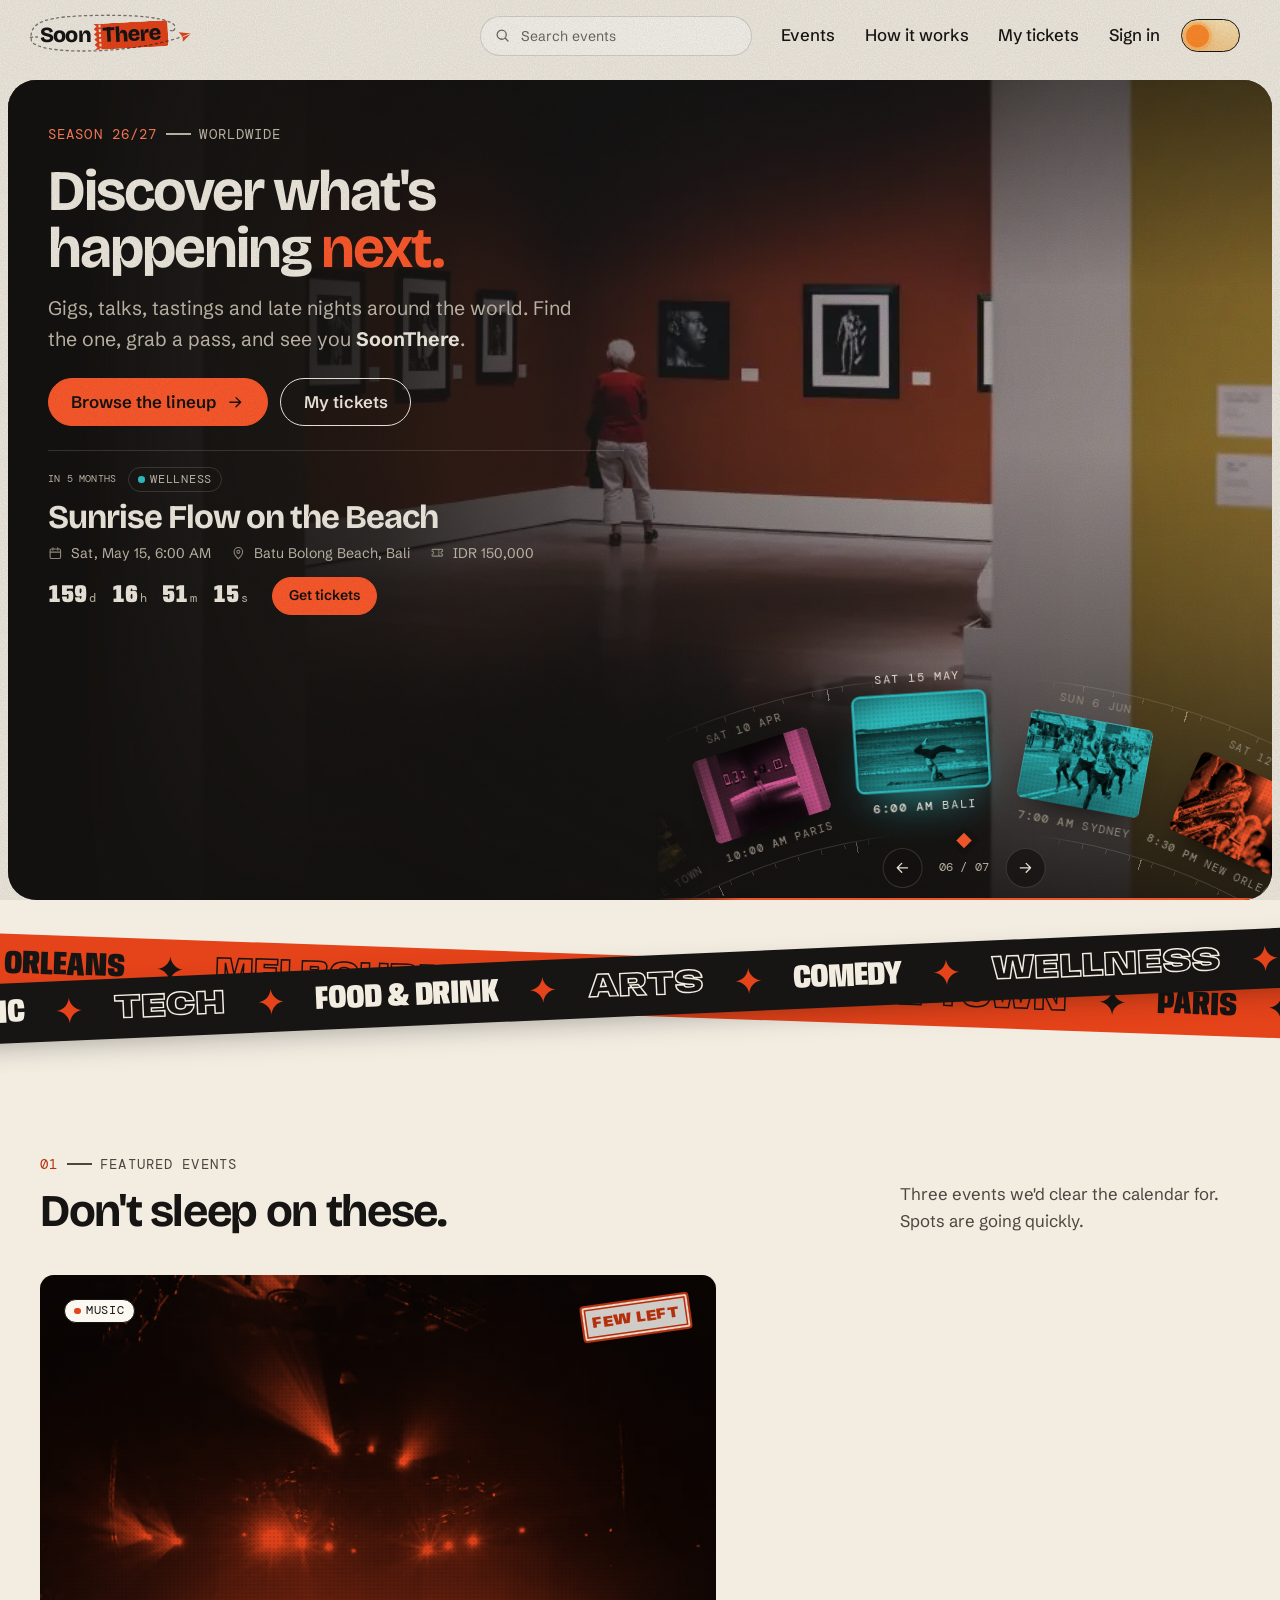
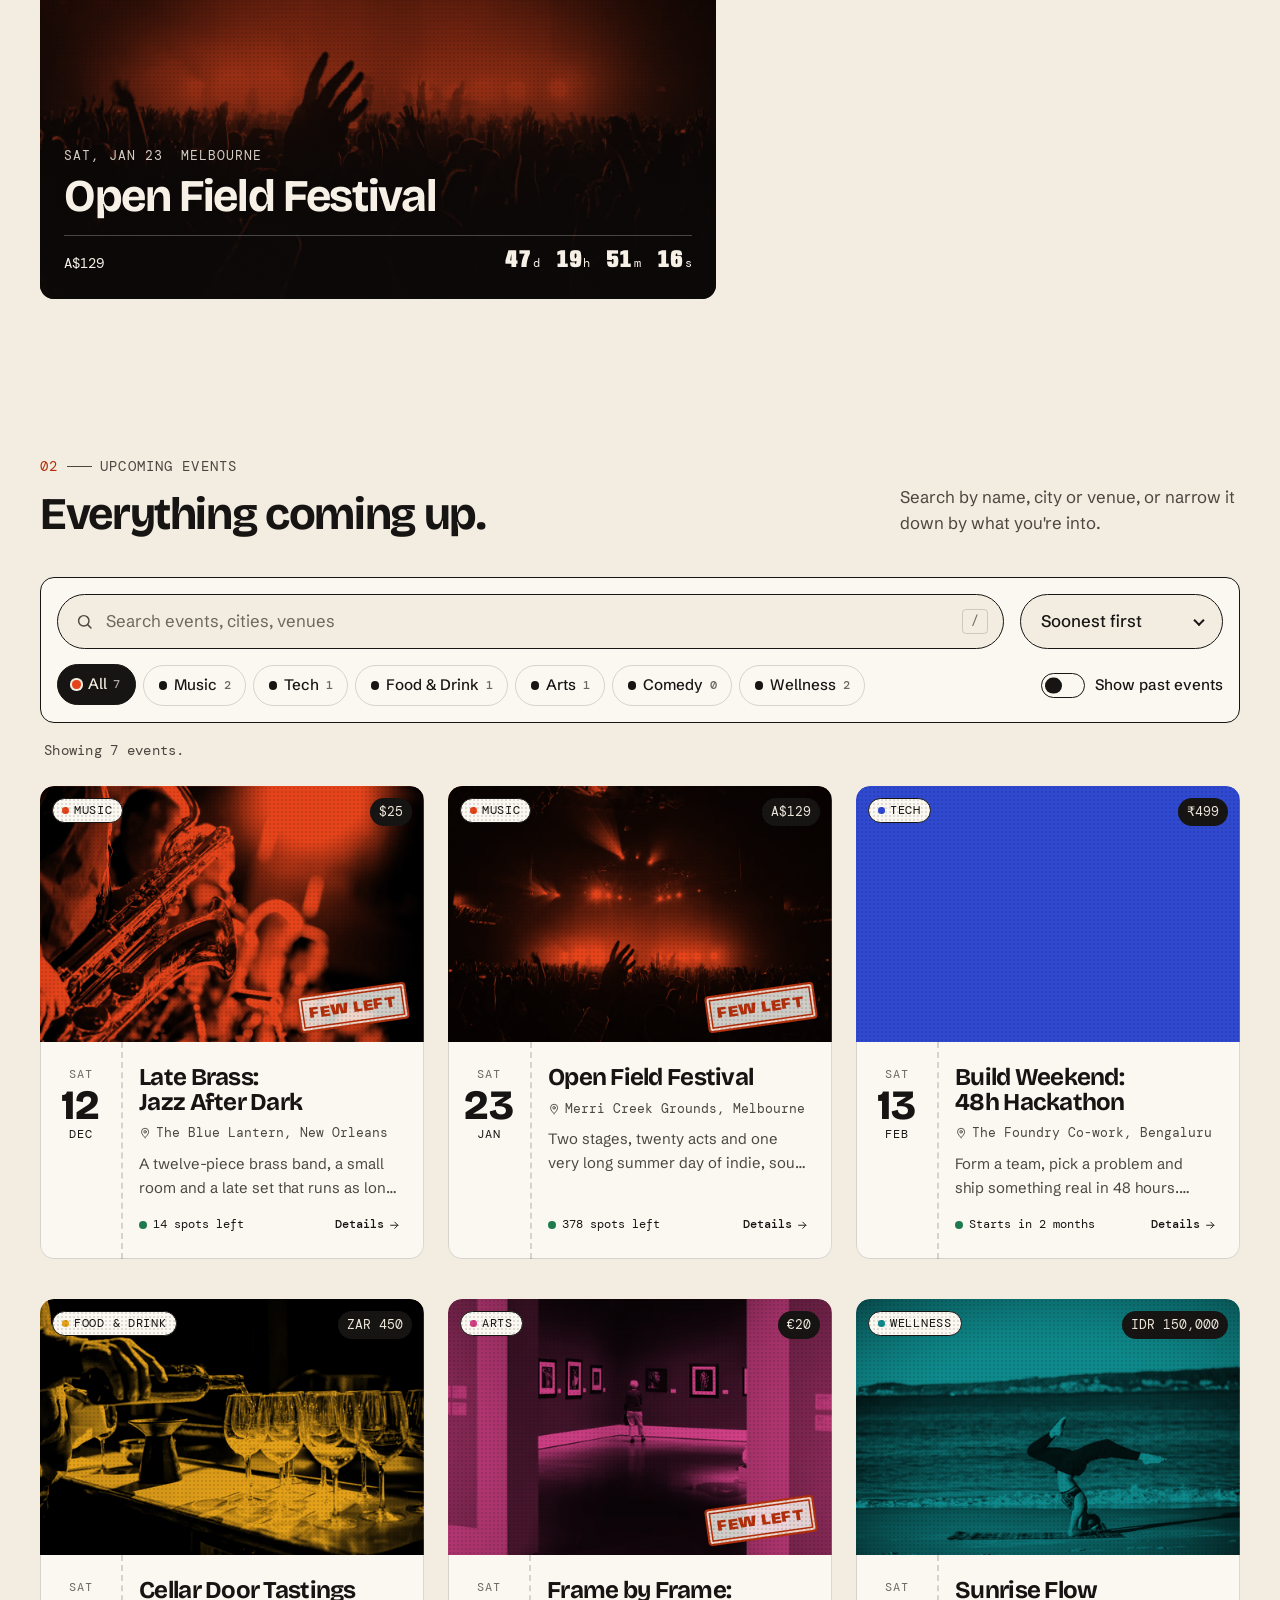
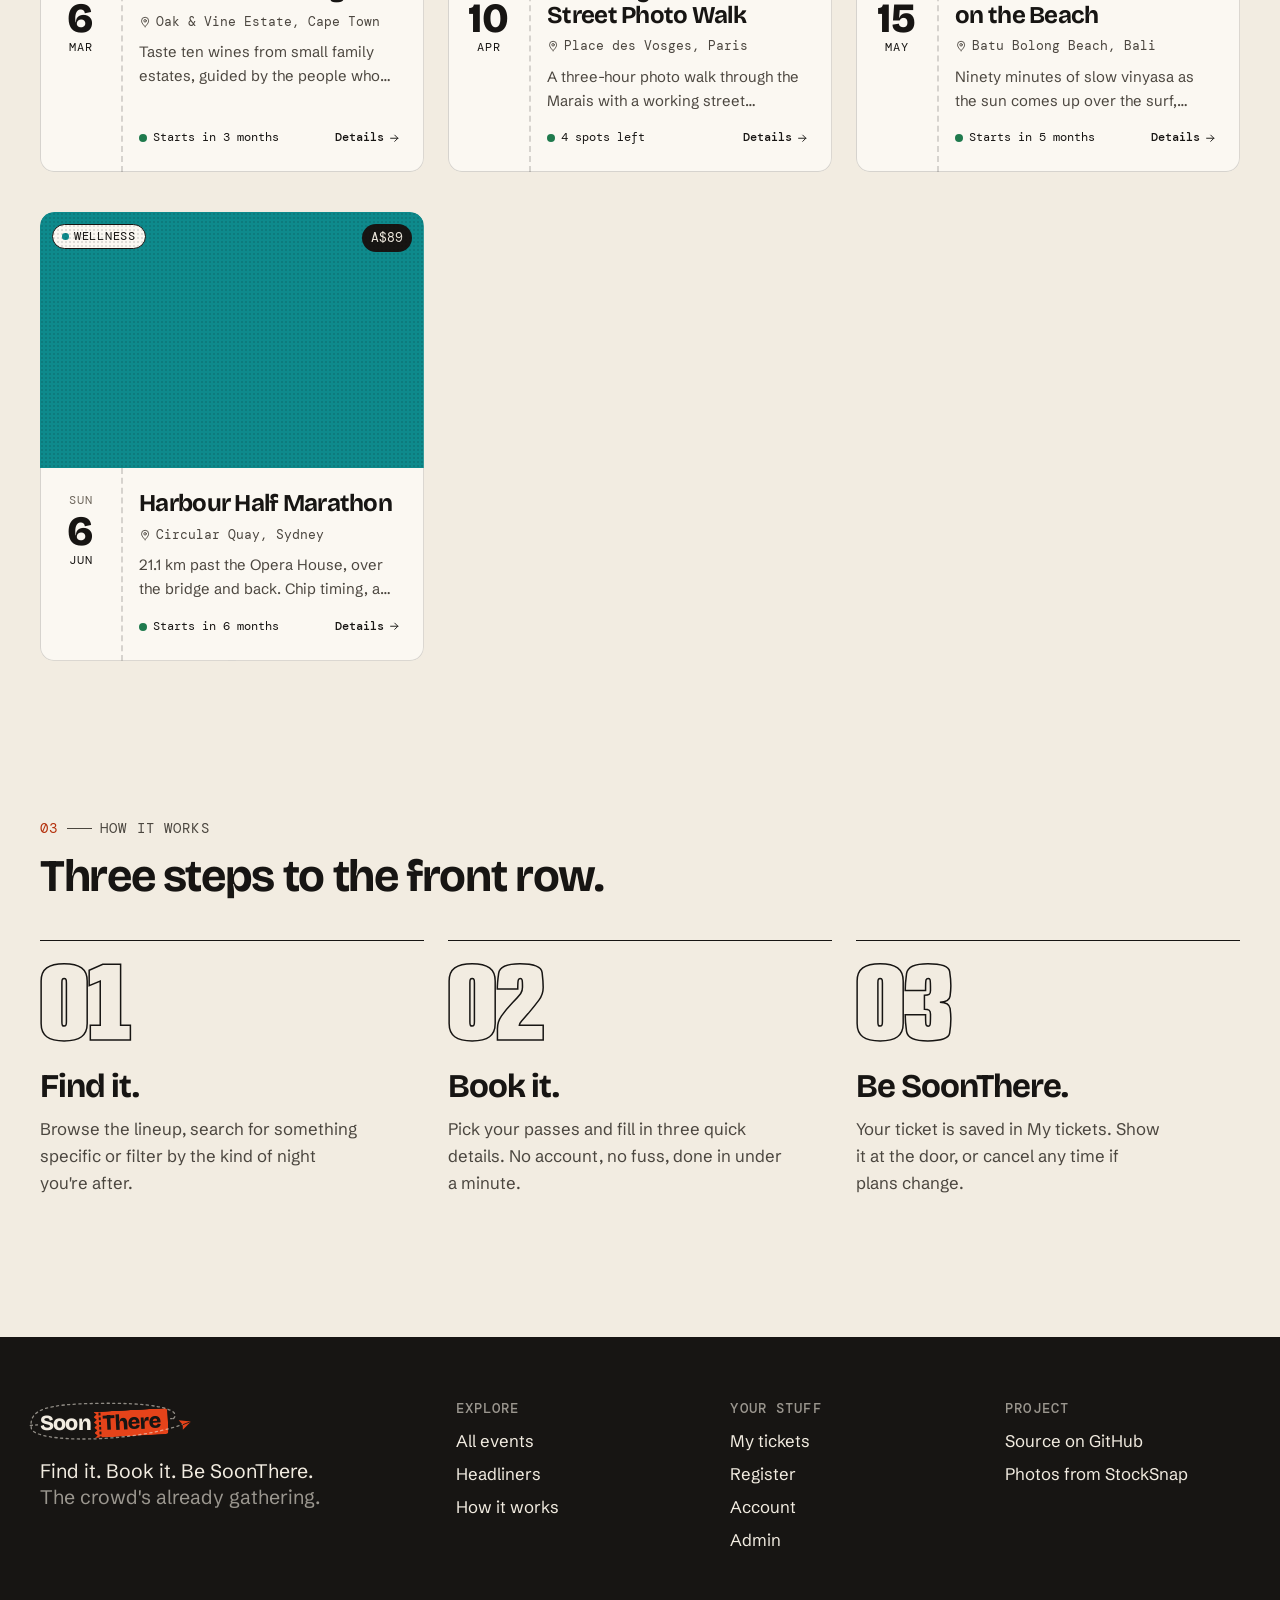
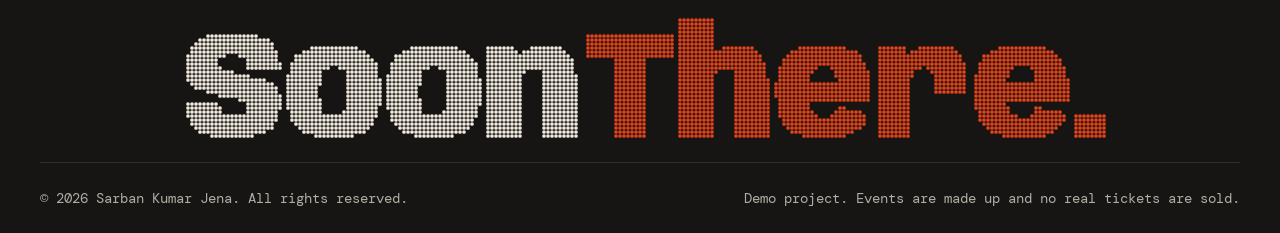
==== commit 3b251615: "past events get their own divider, and searches say when past events match" ====
--- a/index.html
+++ b/index.html
@@ -5,11 +5,11 @@
   <meta name="viewport" content="width=device-width, initial-scale=1">
   <style>@view-transition { navigation: auto; }</style>
   <title>SoonThere | Discover what's happening next</title>
-  <meta name="description" content="Find gigs, talks, tastings and late nights in cities around the world. Browse the lineup, grab a pass and see you SoonThere.">
+  <meta name="description" content="SoonThere is an event management website. Explore upcoming and featured events around the world, search and filter by category, and register in about a minute.">
   <meta name="theme-color" content="#f2ece1">
   <meta property="og:type" content="website">
   <meta property="og:title" content="SoonThere | Discover what's happening next">
-  <meta property="og:description" content="Find it. Book it. Be SoonThere.">
+  <meta property="og:description" content="An event management website. Find it. Book it. Be SoonThere.">
   <meta property="og:url" content="https://soonthere.vercel.app/">
   <meta property="og:image" content="https://soonthere.vercel.app/assets/images/og-cover.jpg">
   <link rel="canonical" href="https://soonthere.vercel.app/">
@@ -143,7 +143,7 @@
       <div class="container">
         <div class="section-head" data-reveal>
           <div>
-            <p class="eyebrow"><span>02</span><span>Upcoming events</span></p>
+            <p class="eyebrow"><span>02</span><span id="lineup-label">Upcoming events</span></p>
             <h2 id="lineup-title">Everything coming up.</h2>
           </div>
           <p>Search by name, city or venue, or narrow it down by what you're into.</p>
@@ -218,7 +218,7 @@
       <div class="footer-grid">
         <div>
           <a class="logo" href="index.html" aria-label="SoonThere home"><span class="logo__word" aria-hidden="true">Soon<span class="logo__ticket">There</span></span><svg class="logo__trail" aria-hidden="true"></svg><svg class="logo__plane" viewBox="0 0 20 20" aria-hidden="true"><path class="logo__wing" d="M1 7.5 19 1 13 18 9.5 11Z"/><path class="logo__fold" d="M9.5 11 19 1"/></svg></a>
-          <p class="footer-tagline">Find it. Book it. Be SoonThere.</p>
+          <p class="footer-tagline">Find it. Book it. Be SoonThere. <span>The crowd's already gathering.</span></p>
         </div>
         <div>
           <h2>Explore</h2>
--- a/css/layout.css
+++ b/css/layout.css
@@ -917,6 +917,11 @@
   line-height: 1.35;
 }
 
+.footer-tagline span {
+  display: block;
+  opacity: 0.6;
+}
+
 .footer-big {
   display: block;
   margin-top: var(--space-2xl);
@@ -945,6 +950,11 @@
   -webkit-text-fill-color: transparent;
 }
 
+/* sideways drags on the name move through the crowd; vertical ones still scroll */
+.footer-big.has-crowd {
+  touch-action: pan-y;
+}
+
 .footer-big .crowd {
   position: absolute;
   left: 0;
--- a/css/pages.css
+++ b/css/pages.css
@@ -1106,6 +1106,38 @@
   font-size: var(--step--1);
 }
 
+.results-meta button {
+  padding: 0;
+  border: 0;
+  background: none;
+  color: var(--accent-text);
+  font: inherit;
+  text-decoration: underline;
+  text-underline-offset: 0.2em;
+  cursor: pointer;
+}
+
+/* past events get their own run of the grid */
+.card-grid__divider {
+  grid-column: 1 / -1;
+  display: flex;
+  align-items: center;
+  gap: var(--space-s);
+  margin-top: var(--space-l);
+  font-family: var(--font-mono);
+  font-size: var(--step--1);
+  text-transform: uppercase;
+  letter-spacing: 0.08em;
+  color: var(--ink-3);
+}
+
+.card-grid__divider::after {
+  content: "";
+  flex: 1;
+  height: 1px;
+  background: var(--line);
+}
+
 .ticket-card {
   view-transition-class: card;
 }
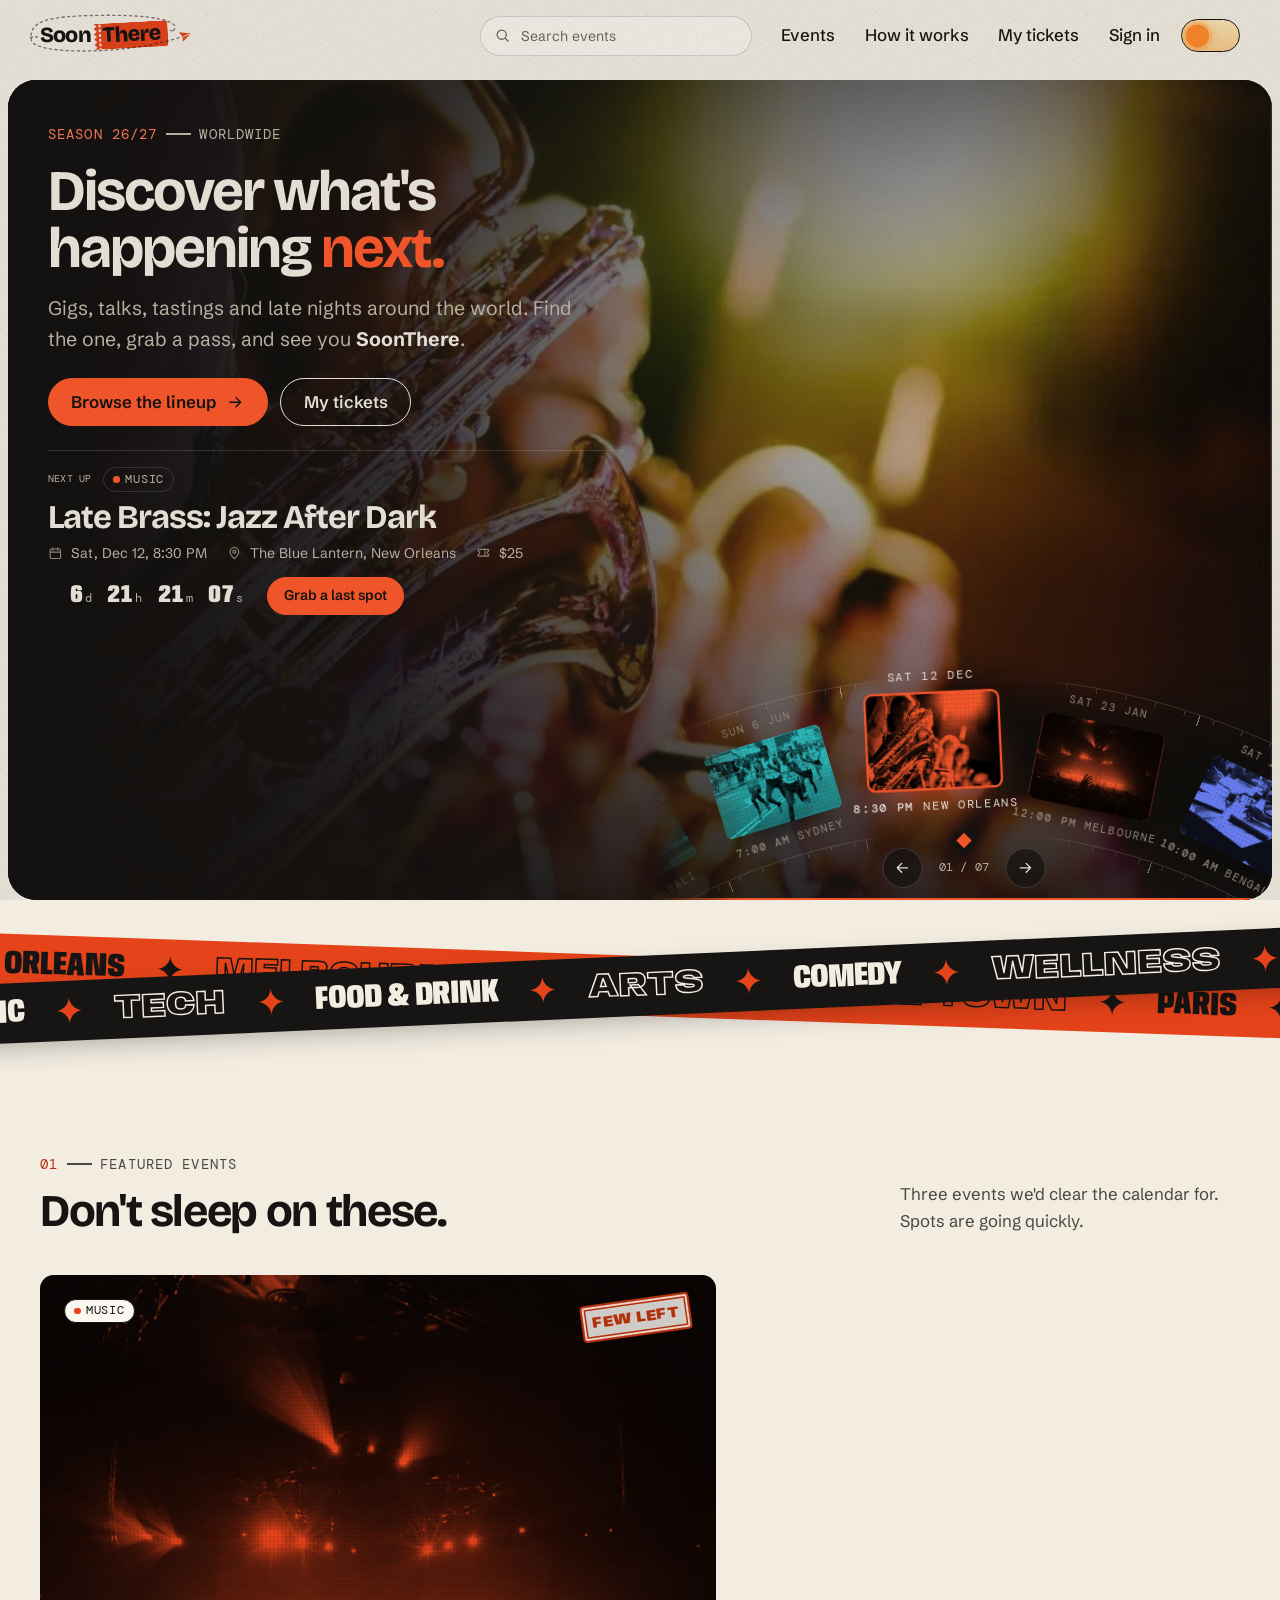
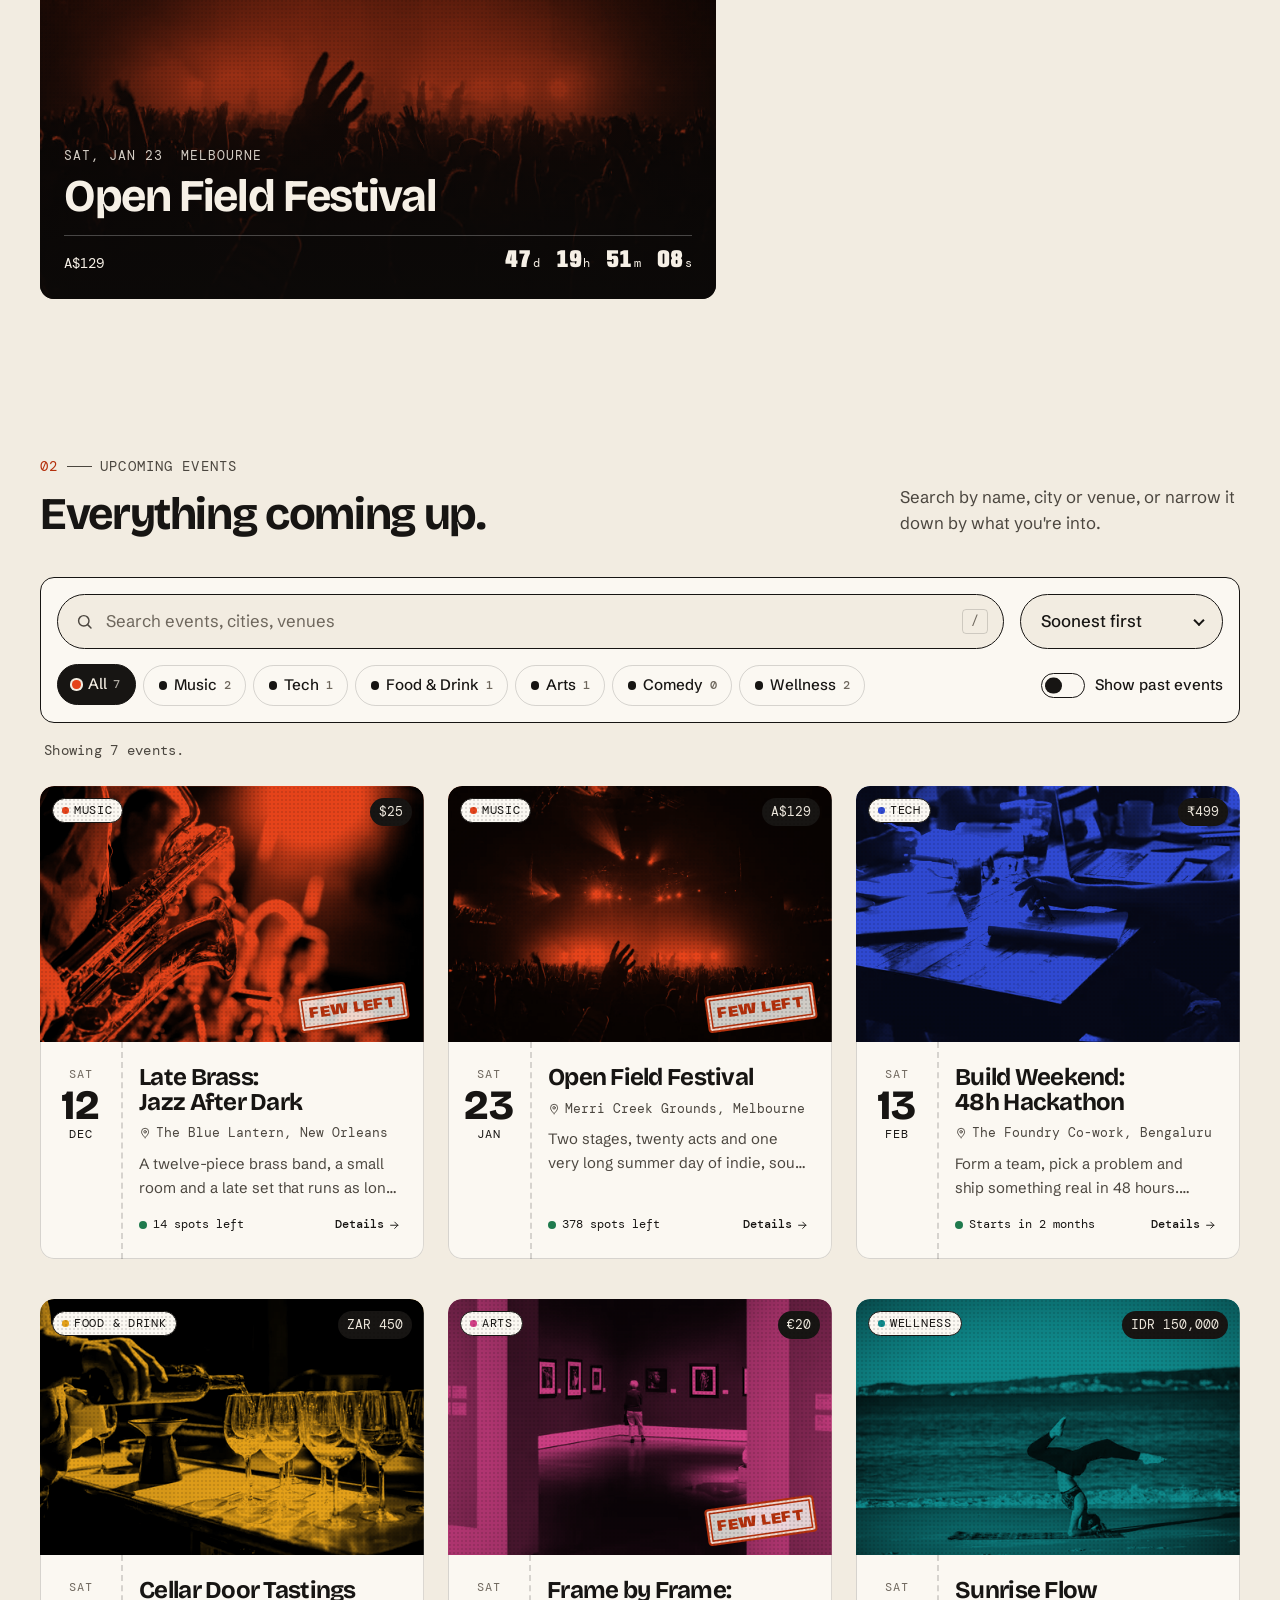
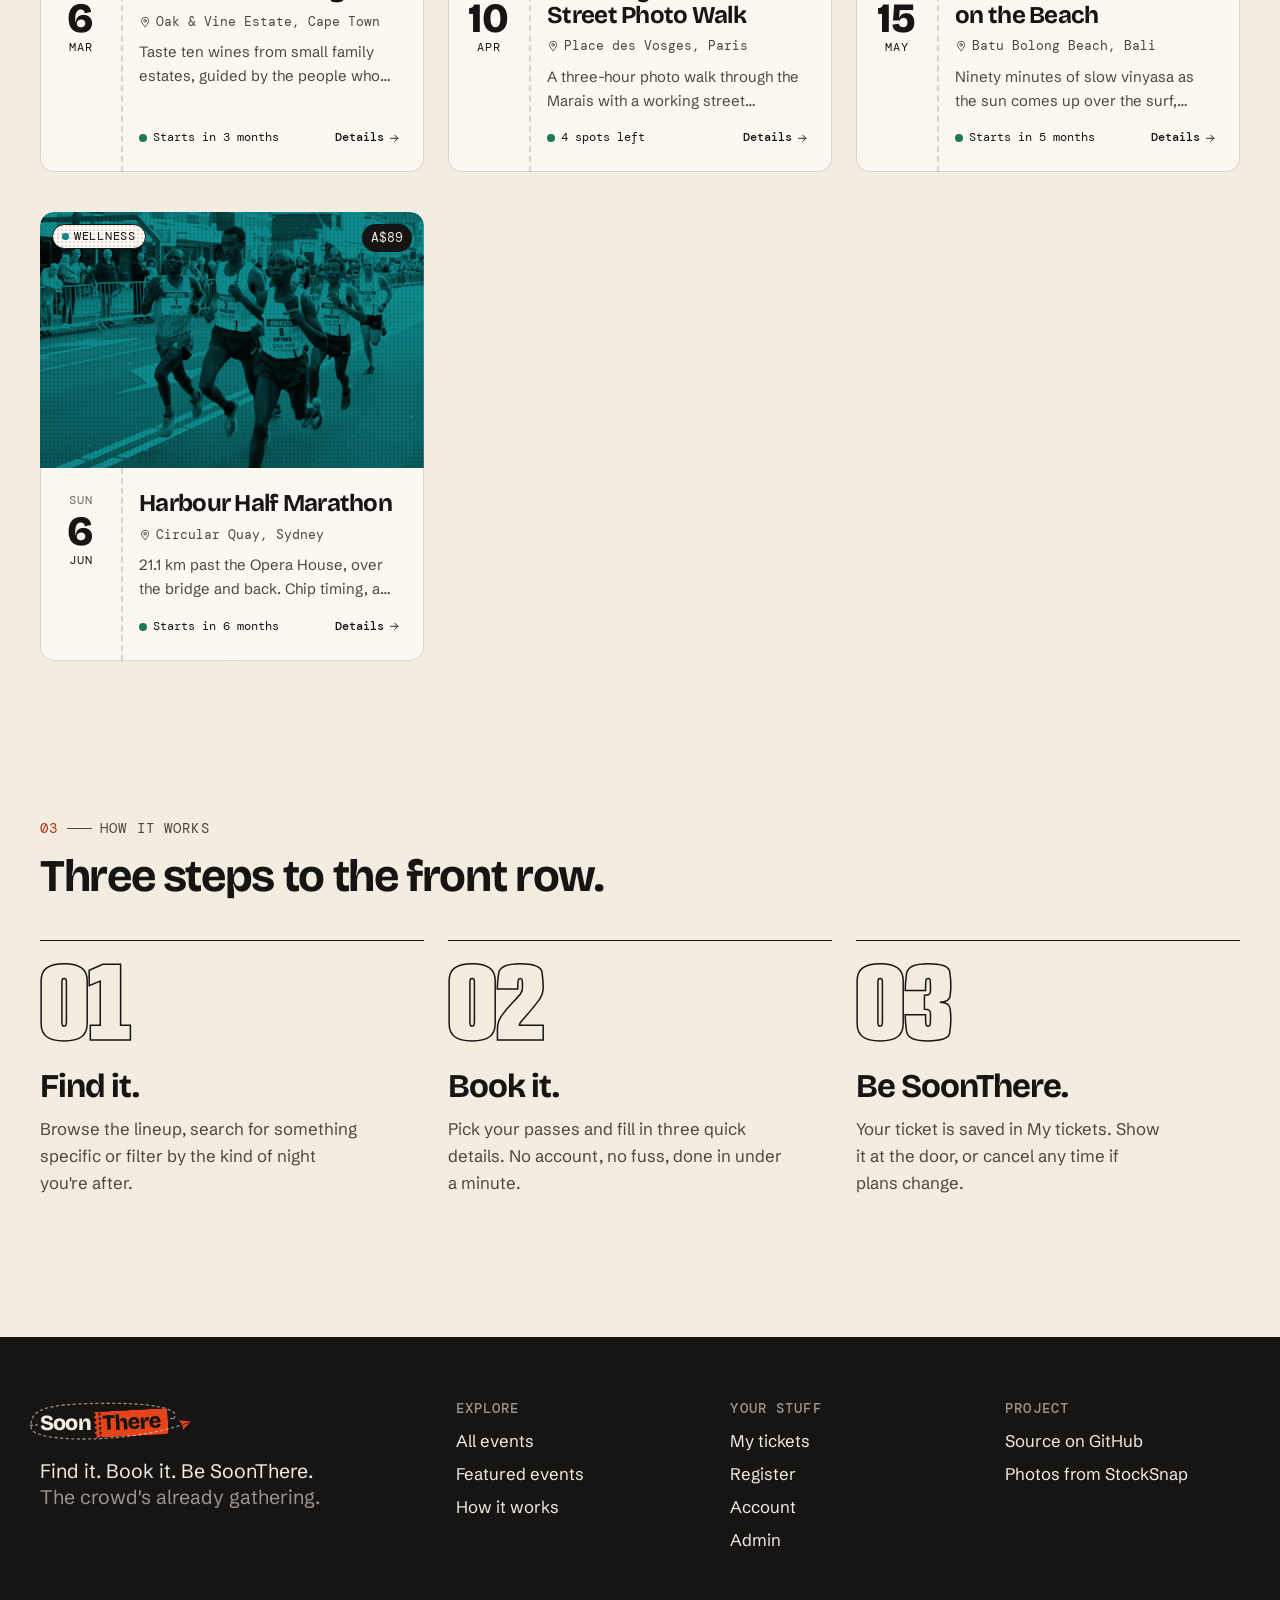
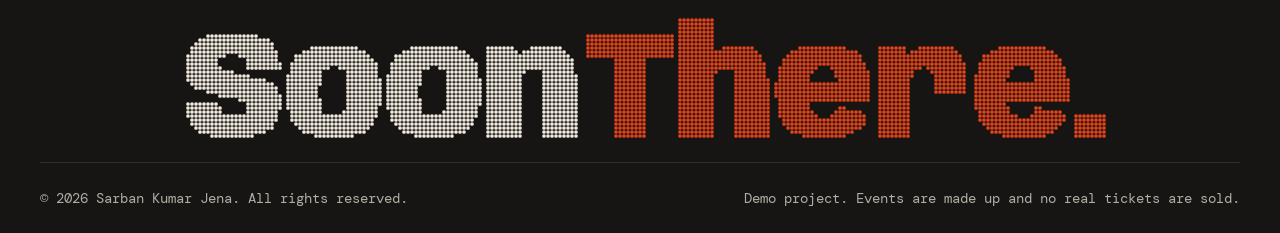
==== commit 550d5869: "call the home page section Featured events everywhere" ====
--- a/index.html
+++ b/index.html
@@ -224,7 +224,7 @@
           <h2>Explore</h2>
           <ul role="list">
             <li><a href="index.html#lineup">All events</a></li>
-            <li><a href="index.html#featured">Headliners</a></li>
+            <li><a href="index.html#featured">Featured events</a></li>
             <li><a href="index.html#how">How it works</a></li>
           </ul>
         </div>
